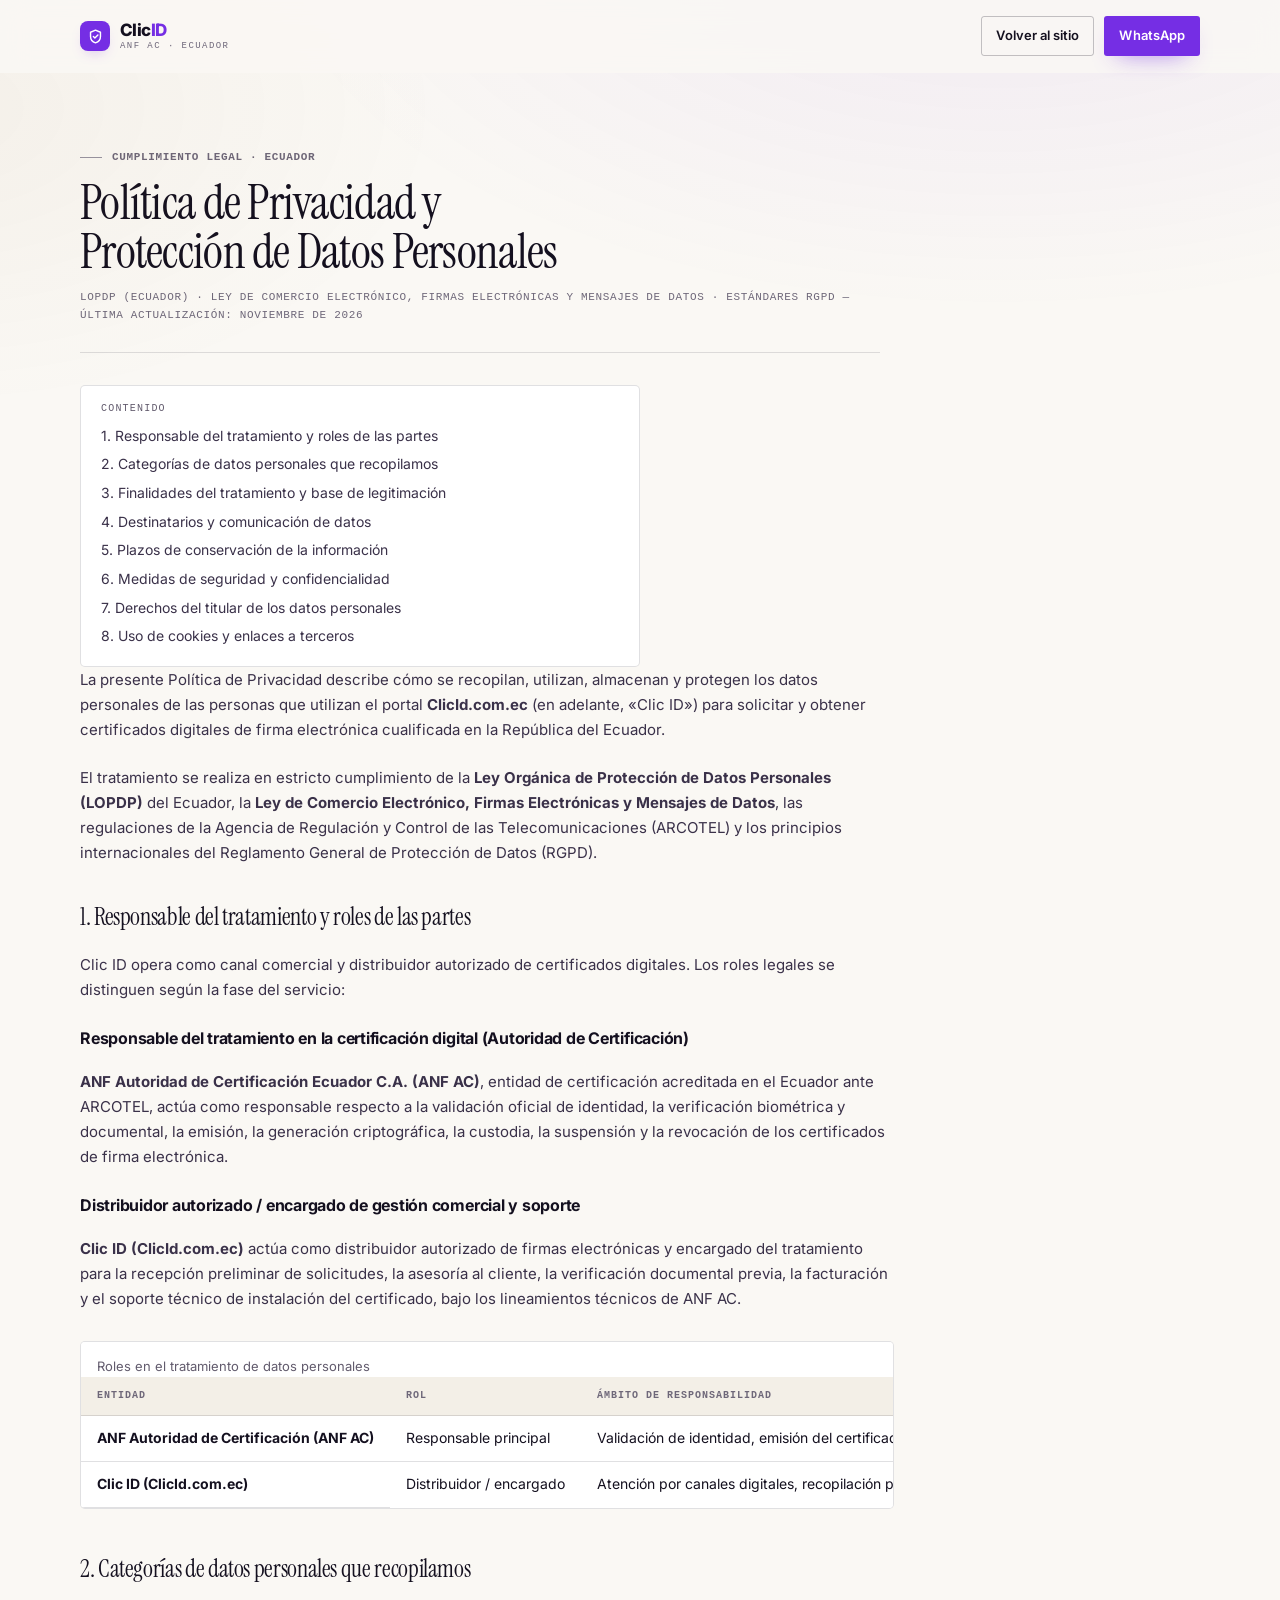
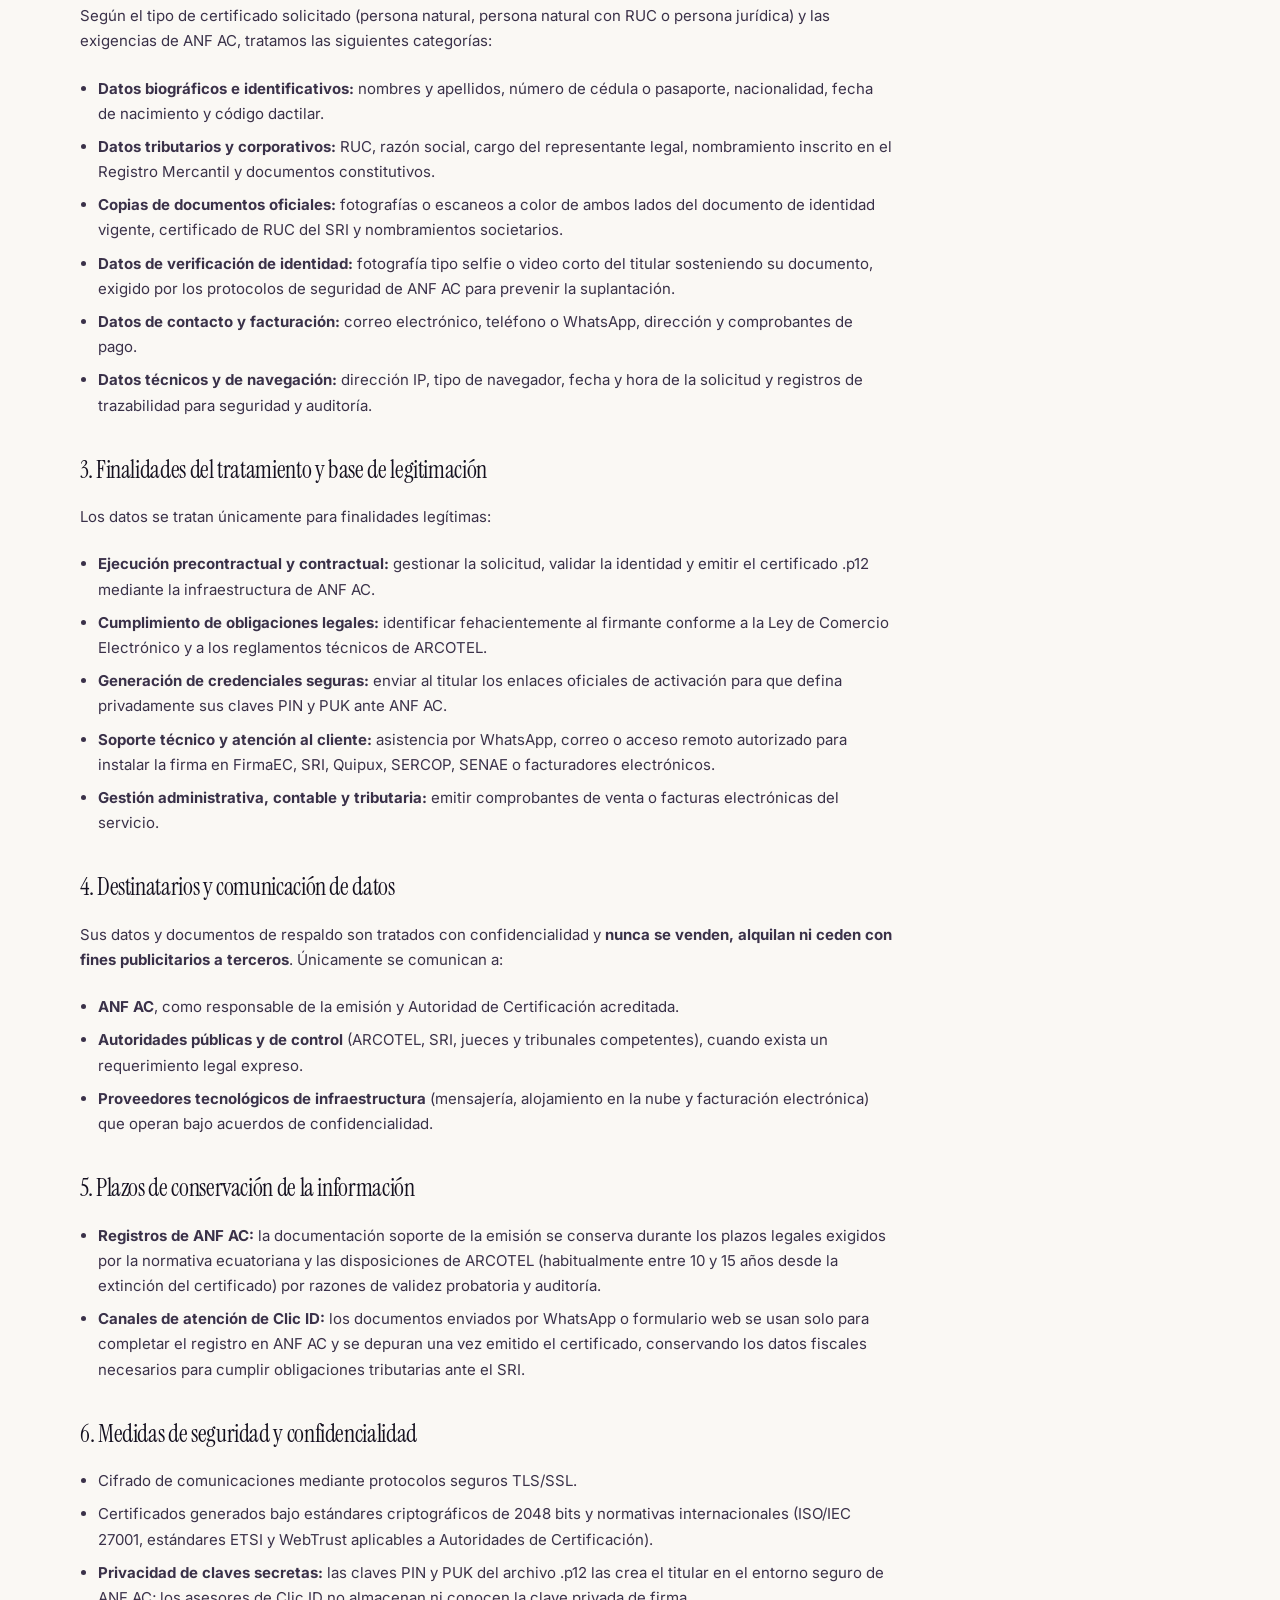
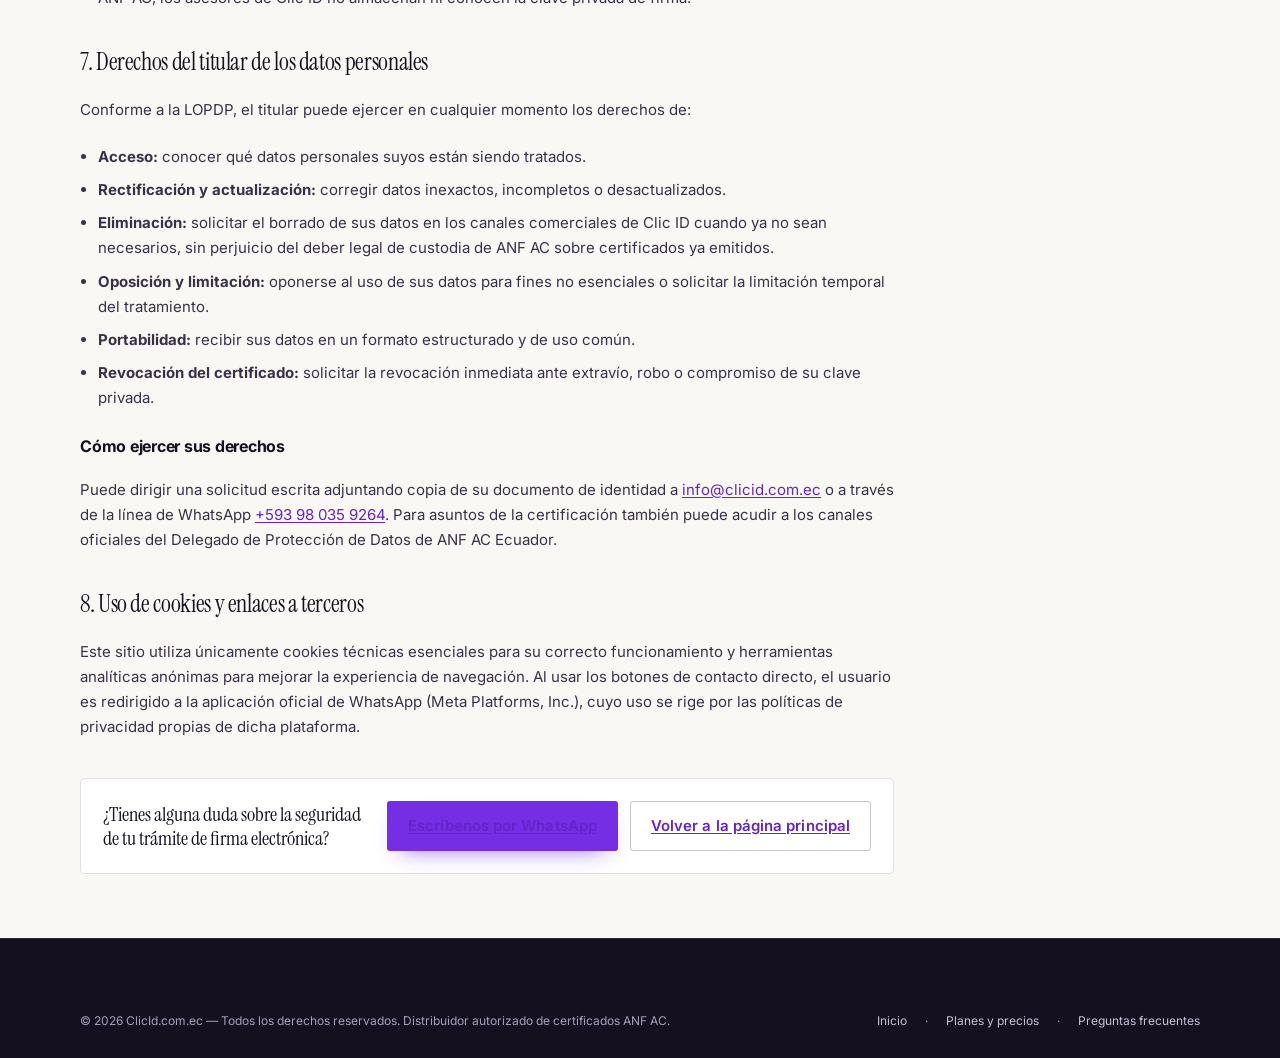
==== politica-de-privacidad.html @ 3bded1f0 "Rediseño premium, GEO/AI-SEO y contenido SSR - Nuevo sistema de diseño 'Documento y Sello' (tinta + " ====
<!DOCTYPE html>
<html lang="es-EC">

<head>
  <meta charset="UTF-8">
  <meta name="viewport" content="width=device-width, initial-scale=1.0">
  <title>Política de Privacidad y Protección de Datos — Clic ID | ANF AC Ecuador</title>
  <meta name="description"
    content="Política de Privacidad y Protección de Datos Personales de Clic ID como distribuidor autorizado de ANF Autoridad de Certificación (ANF AC) para la emisión de firmas electrónicas en Ecuador. Cumplimiento LOPDP.">
  <link rel="canonical" href="https://clicid-ec.157.180.30.98.sslip.io/politica-de-privacidad.html">
  <meta name="robots" content="index, follow">
  <meta name="author" content="Clic ID — Distribuidor autorizado ANF AC Ecuador">
  <meta name="theme-color" content="#14101f">
  <meta property="og:type" content="article">
  <meta property="og:locale" content="es_EC">
  <meta property="og:title" content="Política de Privacidad y Protección de Datos — Clic ID">
  <meta property="og:description"
    content="Tratamiento de datos personales para la emisión de firma electrónica acreditada por ANF AC en Ecuador. Cumplimiento LOPDP, Ley de Comercio Electrónico y estándares RGPD.">
  <meta property="og:url" content="https://clicid-ec.157.180.30.98.sslip.io/politica-de-privacidad.html">
  <link rel="preconnect" href="https://fonts.googleapis.com">
  <link rel="preconnect" href="https://fonts.gstatic.com" crossorigin>
  <link
    href="https://fonts.googleapis.com/css2?family=Instrument+Serif:ital@0;1&family=Inter:wght@400;500;600;700;800&display=swap"
    rel="stylesheet">
  <link rel="stylesheet" href="styles.css?v=5">
  <link rel="icon" type="image/png" href="assets/logo-icon.png">
</head>

<body>
  <a class="skip-link" href="#contenido">Saltar al contenido</a>

  <header class="nav" id="nav">
    <div class="wrap nav__inner">
      <a class="brand" href="index.html" aria-label="Clic ID — inicio">
        <span class="brand__mark" aria-hidden="true">
          <svg viewBox="0 0 24 24" fill="none" stroke="currentColor" stroke-width="2" stroke-linecap="round"
            stroke-linejoin="round">
            <path d="M12 3l7 3v6c0 4.2-2.9 7.7-7 9-4.1-1.3-7-4.8-7-9V6l7-3z" />
            <path d="M9 12l2.1 2.1L15.4 10" />
          </svg>
        </span>
        <span class="brand__text">
          <span class="brand__name">Clic<em>ID</em></span>
          <span class="brand__sub">ANF AC · Ecuador</span>
        </span>
      </a>
      <div class="nav__actions">
        <a class="btn btn--ghost btn--sm" href="index.html">Volver al sitio</a>
        <a class="btn btn--primary btn--sm" href="https://wa.me/593980359264" target="_blank" rel="noopener">
          WhatsApp
        </a>
      </div>
    </div>
  </header>

  <main class="legal" id="contenido">
    <div class="wrap">
      <div class="legal__head">
        <p class="eyebrow">Cumplimiento legal · Ecuador</p>
        <h1>Política de Privacidad y Protección de Datos Personales</h1>
        <p>LOPDP (Ecuador) · Ley de Comercio Electrónico, Firmas Electrónicas y Mensajes de Datos · Estándares RGPD —
          Última actualización: noviembre de 2026</p>
      </div>

      <nav class="legal__toc" aria-label="Contenido de la política">
        <h2>Contenido</h2>
        <ol>
          <li><a href="#responsable">1. Responsable del tratamiento y roles de las partes</a></li>
          <li><a href="#categorias">2. Categorías de datos personales que recopilamos</a></li>
          <li><a href="#finalidades">3. Finalidades del tratamiento y base de legitimación</a></li>
          <li><a href="#destinatarios">4. Destinatarios y comunicación de datos</a></li>
          <li><a href="#conservacion">5. Plazos de conservación de la información</a></li>
          <li><a href="#seguridad">6. Medidas de seguridad y confidencialidad</a></li>
          <li><a href="#derechos">7. Derechos del titular de los datos personales</a></li>
          <li><a href="#cookies">8. Uso de cookies y enlaces a terceros</a></li>
        </ol>
      </nav>

      <div class="legal__body">
        <p>
          La presente Política de Privacidad describe cómo se recopilan, utilizan, almacenan y protegen los datos
          personales de las personas que utilizan el portal <strong>ClicId.com.ec</strong> (en adelante, «Clic ID») para
          solicitar y obtener certificados digitales de firma electrónica cualificada en la República del Ecuador.
        </p>
        <p>
          El tratamiento se realiza en estricto cumplimiento de la <strong>Ley Orgánica de Protección de Datos
            Personales (LOPDP)</strong> del Ecuador, la <strong>Ley de Comercio Electrónico, Firmas Electrónicas y
            Mensajes de Datos</strong>, las regulaciones de la Agencia de Regulación y Control de las Telecomunicaciones
          (ARCOTEL) y los principios internacionales del Reglamento General de Protección de Datos (RGPD).
        </p>

        <h2 id="responsable">1. Responsable del tratamiento y roles de las partes</h2>
        <p>
          Clic ID opera como canal comercial y distribuidor autorizado de certificados digitales. Los roles legales se
          distinguen según la fase del servicio:
        </p>
        <h3>Responsable del tratamiento en la certificación digital (Autoridad de Certificación)</h3>
        <p>
          <strong>ANF Autoridad de Certificación Ecuador C.A. (ANF AC)</strong>, entidad de certificación acreditada en
          el Ecuador ante ARCOTEL, actúa como responsable respecto a la validación oficial de identidad, la verificación
          biométrica y documental, la emisión, la generación criptográfica, la custodia, la suspensión y la revocación
          de los certificados de firma electrónica.
        </p>
        <h3>Distribuidor autorizado / encargado de gestión comercial y soporte</h3>
        <p>
          <strong>Clic ID (ClicId.com.ec)</strong> actúa como distribuidor autorizado de firmas electrónicas y
          encargado del tratamiento para la recepción preliminar de solicitudes, la asesoría al cliente, la verificación
          documental previa, la facturación y el soporte técnico de instalación del certificado, bajo los lineamientos
          técnicos de ANF AC.
        </p>
        <div class="table-scroll" style="margin-block:8px;">
          <table class="rate" style="min-width:560px;">
            <caption>Roles en el tratamiento de datos personales</caption>
            <thead>
              <tr>
                <th scope="col">Entidad</th>
                <th scope="col">Rol</th>
                <th scope="col">Ámbito de responsabilidad</th>
              </tr>
            </thead>
            <tbody>
              <tr>
                <th scope="row">ANF Autoridad de Certificación (ANF AC)</th>
                <td>Responsable principal</td>
                <td>Validación de identidad, emisión del certificado .p12, registro ante ARCOTEL y ciclo de vida
                  criptográfico.</td>
              </tr>
              <tr>
                <th scope="row">Clic ID (ClicId.com.ec)</th>
                <td>Distribuidor / encargado</td>
                <td>Atención por canales digitales, recopilación precontractual de requisitos, cobro y asistencia
                  técnica. Contacto: info@clicid.com.ec</td>
              </tr>
            </tbody>
          </table>
        </div>

        <h2 id="categorias">2. Categorías de datos personales que recopilamos</h2>
        <p>
          Según el tipo de certificado solicitado (persona natural, persona natural con RUC o persona jurídica) y las
          exigencias de ANF AC, tratamos las siguientes categorías:
        </p>
        <ul>
          <li><strong>Datos biográficos e identificativos:</strong> nombres y apellidos, número de cédula o pasaporte,
            nacionalidad, fecha de nacimiento y código dactilar.</li>
          <li><strong>Datos tributarios y corporativos:</strong> RUC, razón social, cargo del representante legal,
            nombramiento inscrito en el Registro Mercantil y documentos constitutivos.</li>
          <li><strong>Copias de documentos oficiales:</strong> fotografías o escaneos a color de ambos lados del
            documento de identidad vigente, certificado de RUC del SRI y nombramientos societarios.</li>
          <li><strong>Datos de verificación de identidad:</strong> fotografía tipo selfie o video corto del titular
            sosteniendo su documento, exigido por los protocolos de seguridad de ANF AC para prevenir la suplantación.
          </li>
          <li><strong>Datos de contacto y facturación:</strong> correo electrónico, teléfono o WhatsApp, dirección y
            comprobantes de pago.</li>
          <li><strong>Datos técnicos y de navegación:</strong> dirección IP, tipo de navegador, fecha y hora de la
            solicitud y registros de trazabilidad para seguridad y auditoría.</li>
        </ul>

        <h2 id="finalidades">3. Finalidades del tratamiento y base de legitimación</h2>
        <p>Los datos se tratan únicamente para finalidades legítimas:</p>
        <ul>
          <li><strong>Ejecución precontractual y contractual:</strong> gestionar la solicitud, validar la identidad y
            emitir el certificado .p12 mediante la infraestructura de ANF AC.</li>
          <li><strong>Cumplimiento de obligaciones legales:</strong> identificar fehacientemente al firmante conforme a
            la Ley de Comercio Electrónico y a los reglamentos técnicos de ARCOTEL.</li>
          <li><strong>Generación de credenciales seguras:</strong> enviar al titular los enlaces oficiales de activación
            para que defina privadamente sus claves PIN y PUK ante ANF AC.</li>
          <li><strong>Soporte técnico y atención al cliente:</strong> asistencia por WhatsApp, correo o acceso remoto
            autorizado para instalar la firma en FirmaEC, SRI, Quipux, SERCOP, SENAE o facturadores electrónicos.</li>
          <li><strong>Gestión administrativa, contable y tributaria:</strong> emitir comprobantes de venta o facturas
            electrónicas del servicio.</li>
        </ul>

        <h2 id="destinatarios">4. Destinatarios y comunicación de datos</h2>
        <p>
          Sus datos y documentos de respaldo son tratados con confidencialidad y <strong>nunca se venden, alquilan ni
            ceden con fines publicitarios a terceros</strong>. Únicamente se comunican a:
        </p>
        <ul>
          <li><strong>ANF AC</strong>, como responsable de la emisión y Autoridad de Certificación acreditada.</li>
          <li><strong>Autoridades públicas y de control</strong> (ARCOTEL, SRI, jueces y tribunales competentes),
            cuando exista un requerimiento legal expreso.</li>
          <li><strong>Proveedores tecnológicos de infraestructura</strong> (mensajería, alojamiento en la nube y
            facturación electrónica) que operan bajo acuerdos de confidencialidad.</li>
        </ul>

        <h2 id="conservacion">5. Plazos de conservación de la información</h2>
        <ul>
          <li><strong>Registros de ANF AC:</strong> la documentación soporte de la emisión se conserva durante los
            plazos legales exigidos por la normativa ecuatoriana y las disposiciones de ARCOTEL (habitualmente entre 10
            y 15 años desde la extinción del certificado) por razones de validez probatoria y auditoría.</li>
          <li><strong>Canales de atención de Clic ID:</strong> los documentos enviados por WhatsApp o formulario web se
            usan solo para completar el registro en ANF AC y se depuran una vez emitido el certificado, conservando los
            datos fiscales necesarios para cumplir obligaciones tributarias ante el SRI.</li>
        </ul>

        <h2 id="seguridad">6. Medidas de seguridad y confidencialidad</h2>
        <ul>
          <li>Cifrado de comunicaciones mediante protocolos seguros TLS/SSL.</li>
          <li>Certificados generados bajo estándares criptográficos de 2048 bits y normativas internacionales (ISO/IEC
            27001, estándares ETSI y WebTrust aplicables a Autoridades de Certificación).</li>
          <li><strong>Privacidad de claves secretas:</strong> las claves PIN y PUK del archivo .p12 las crea el titular
            en el entorno seguro de ANF AC; los asesores de Clic ID no almacenan ni conocen la clave privada de firma.
          </li>
        </ul>

        <h2 id="derechos">7. Derechos del titular de los datos personales</h2>
        <p>Conforme a la LOPDP, el titular puede ejercer en cualquier momento los derechos de:</p>
        <ul>
          <li><strong>Acceso:</strong> conocer qué datos personales suyos están siendo tratados.</li>
          <li><strong>Rectificación y actualización:</strong> corregir datos inexactos, incompletos o desactualizados.
          </li>
          <li><strong>Eliminación:</strong> solicitar el borrado de sus datos en los canales comerciales de Clic ID
            cuando ya no sean necesarios, sin perjuicio del deber legal de custodia de ANF AC sobre certificados ya
            emitidos.</li>
          <li><strong>Oposición y limitación:</strong> oponerse al uso de sus datos para fines no esenciales o solicitar
            la limitación temporal del tratamiento.</li>
          <li><strong>Portabilidad:</strong> recibir sus datos en un formato estructurado y de uso común.</li>
          <li><strong>Revocación del certificado:</strong> solicitar la revocación inmediata ante extravío, robo o
            compromiso de su clave privada.</li>
        </ul>
        <h3>Cómo ejercer sus derechos</h3>
        <p>
          Puede dirigir una solicitud escrita adjuntando copia de su documento de identidad a
          <a href="mailto:info@clicid.com.ec">info@clicid.com.ec</a> o a través de la línea de WhatsApp
          <a href="https://wa.me/593980359264" target="_blank" rel="noopener">+593 98 035 9264</a>. Para asuntos de la
          certificación también puede acudir a los canales oficiales del Delegado de Protección de Datos de ANF AC
          Ecuador.
        </p>

        <h2 id="cookies">8. Uso de cookies y enlaces a terceros</h2>
        <p>
          Este sitio utiliza únicamente cookies técnicas esenciales para su correcto funcionamiento y herramientas
          analíticas anónimas para mejorar la experiencia de navegación. Al usar los botones de contacto directo, el
          usuario es redirigido a la aplicación oficial de WhatsApp (Meta Platforms, Inc.), cuyo uso se rige por las
          políticas de privacidad propias de dicha plataforma.
        </p>

        <div class="legal__cta">
          <p>¿Tienes alguna duda sobre la seguridad de tu trámite de firma electrónica?</p>
          <a class="btn btn--primary" href="https://wa.me/593980359264" target="_blank" rel="noopener">Escríbenos por
            WhatsApp</a>
          <a class="btn btn--ghost" href="index.html">Volver a la página principal</a>
        </div>
      </div>
    </div>
  </main>

  <footer class="footer">
    <div class="wrap">
      <div class="footer__bottom" style="border-top:0;padding-top:0;">
        <p>© 2026 ClicId.com.ec — Todos los derechos reservados. Distribuidor autorizado de certificados ANF AC.</p>
        <div class="footer__legal">
          <a href="index.html">Inicio</a>
          <span>·</span>
          <a href="index.html#precios">Planes y precios</a>
          <span>·</span>
          <a href="index.html#faq">Preguntas frecuentes</a>
        </div>
      </div>
    </div>
  </footer>
</body>

</html>
---- styles.css ----
/* ==========================================================================
   Clic ID — Firmas electrónicas certificadas ANF AC (Ecuador)
   Sistema de diseño: "Documento y Sello"
   Tinta + papel + violeta de marca + sello oro. Sin clichés SaaS.
   ========================================================================== */

/* ---------- 1. Tokens ---------- */
:root {
  /* Color */
  --ink: #14101f;
  --ink-2: #241c33;
  --ink-3: #3a3149;
  --paper: #faf8f4;
  --paper-2: #f3efe7;
  --paper-3: #ece6da;
  --white: #ffffff;

  --brand: #752ee4;
  --brand-strong: #6523cc;
  --brand-deep: #4a1494;
  --brand-tint: #f2ebfe;
  --brand-wash: #f8f4ff;

  --seal: #8c5e24;
  --seal-bright: #b07c33;
  --seal-tint: #f6ecd9;

  --ok: #0d6e56;
  --ok-tint: #e4f4ee;
  --wa: #1f8f4e;
  --wa-strong: #17743f;

  --muted: #625b6d;
  --muted-2: #6e6779;
  --line: rgba(20, 16, 31, 0.13);
  --line-strong: rgba(20, 16, 31, 0.24);

  /* Type */
  --font-display: "Instrument Serif", "Iowan Old Style", "Palatino Linotype", Georgia, serif;
  --font-sans: "Inter", -apple-system, BlinkMacSystemFont, "Segoe UI", system-ui, sans-serif;
  --font-mono: ui-monospace, "SFMono-Regular", "Cascadia Mono", "Roboto Mono", Menlo, monospace;

  /* Space */
  --sp-1: 4px;
  --sp-2: 8px;
  --sp-3: 12px;
  --sp-4: 16px;
  --sp-5: 24px;
  --sp-6: 32px;
  --sp-7: 48px;
  --sp-8: 64px;

  /* Shape / depth */
  --r-xs: 2px;
  --r-sm: 3px;
  --r-md: 5px;
  --r-lg: 8px;
  --shadow-card: 0 1px 2px rgba(20, 16, 31, 0.05), 0 12px 28px -18px rgba(20, 16, 31, 0.35);
  --shadow-lift: 0 2px 4px rgba(20, 16, 31, 0.06), 0 22px 44px -24px rgba(20, 16, 31, 0.42);
  --shadow-doc: 0 1px 1px rgba(20, 16, 31, 0.04), 0 30px 60px -32px rgba(20, 16, 31, 0.45);

  --ease: cubic-bezier(0.22, 0.61, 0.36, 1);
  --wrap: 1200px;
  --nav-h: 72px;
}

/* ---------- 2. Reset / base ---------- */
*,
*::before,
*::after {
  box-sizing: border-box;
  margin: 0;
  padding: 0;
}

html {
  -webkit-text-size-adjust: 100%;
  scroll-behavior: smooth;
  scroll-padding-top: calc(var(--nav-h) + 16px);
}

body {
  font-family: var(--font-sans);
  font-size: 1.0625rem;
  line-height: 1.62;
  color: var(--ink);
  background: var(--paper);
  -webkit-font-smoothing: antialiased;
  text-rendering: optimizeLegibility;
  overflow-x: hidden;
}

/* Warm ambient wash: subtle, no layout impact */
body::before {
  content: "";
  position: fixed;
  inset: 0;
  z-index: 0;
  pointer-events: none;
  background-image:
    radial-gradient(1200px 620px at 78% -8%, rgba(117, 46, 228, 0.07), transparent 62%),
    radial-gradient(900px 520px at -6% 12%, rgba(140, 94, 36, 0.05), transparent 58%);
}

img,
svg,
video {
  display: block;
  max-width: 100%;
}

img {
  height: auto;
}

a {
  color: inherit;
  text-decoration: none;
}

button,
input,
select,
textarea {
  font: inherit;
  color: inherit;
}

ul,
ol {
  list-style: none;
}

:focus-visible {
  outline: 2px solid var(--brand);
  outline-offset: 3px;
  border-radius: var(--r-xs);
}

::selection {
  background: var(--brand);
  color: #fff;
}

.sr-only {
  position: absolute;
  width: 1px;
  height: 1px;
  padding: 0;
  margin: -1px;
  overflow: hidden;
  clip: rect(0 0 0 0);
  white-space: nowrap;
  border: 0;
}

.skip-link {
  position: absolute;
  left: 16px;
  top: -60px;
  z-index: 200;
  padding: 10px 16px;
  background: var(--ink);
  color: #fff;
  font-size: 0.875rem;
  border-radius: var(--r-sm);
  transition: top 0.18s var(--ease);
}

.skip-link:focus {
  top: 12px;
}

/* ---------- 3. Layout primitives ---------- */
.wrap {
  width: 100%;
  max-width: var(--wrap);
  margin-inline: auto;
  padding-inline: clamp(20px, 4.2vw, 40px);
}

.section {
  position: relative;
  z-index: 1;
  padding-block: clamp(64px, 8.4vw, 112px);
}

.section--tight {
  padding-block: clamp(48px, 5.6vw, 72px);
}

.section--ink {
  background: var(--ink);
  color: #f6f2ff;
}

.section--paper2 {
  background: var(--paper-2);
}

.hair {
  height: 1px;
  background: var(--line);
  border: 0;
}

.eyebrow {
  display: inline-flex;
  align-items: center;
  gap: 10px;
  font-family: var(--font-mono);
  font-size: 0.6875rem;
  letter-spacing: 0.14em;
  text-transform: uppercase;
  color: var(--seal);
  font-weight: 600;
}

.eyebrow::before {
  content: "";
  width: 22px;
  height: 1px;
  background: currentColor;
  opacity: 0.7;
}

.eyebrow--brand {
  color: var(--brand);
}

.eyebrow--light {
  color: #c9b8ea;
}

h1,
h2,
h3,
h4 {
  font-family: var(--font-display);
  font-weight: 400;
  letter-spacing: -0.015em;
  line-height: 1.02;
  text-wrap: balance;
}

.h2 {
  font-size: clamp(2rem, 4vw, 3.15rem);
  line-height: 1.01;
  letter-spacing: -0.02em;
}

.h3 {
  font-size: clamp(1.35rem, 2.2vw, 1.75rem);
  line-height: 1.12;
  letter-spacing: -0.01em;
}

.lede {
  font-size: clamp(1.0625rem, 1.3vw, 1.1875rem);
  line-height: 1.6;
  color: var(--ink-3);
  max-width: 60ch;
  text-wrap: pretty;
}

.section-head {
  display: flex;
  flex-direction: column;
  gap: var(--sp-4);
  margin-bottom: clamp(32px, 4.4vw, 56px);
  max-width: 760px;
}

.section-head--split {
  max-width: none;
  display: grid;
  grid-template-columns: minmax(0, 1.15fr) minmax(0, 0.85fr);
  align-items: end;
  gap: var(--sp-6) var(--sp-8);
}

.section-head p {
  color: var(--muted);
  max-width: 62ch;
}

@media (max-width: 760px) {
  .section-head--split {
    grid-template-columns: minmax(0, 1fr);
    align-items: start;
  }
}

.mono {
  font-family: var(--font-mono);
  font-variant-numeric: tabular-nums;
}

.num {
  font-variant-numeric: tabular-nums;
}

/* ---------- 4. Buttons ---------- */
.btn {
  --btn-bg: var(--ink);
  --btn-fg: #fff;
  --btn-bd: transparent;
  display: inline-flex;
  align-items: center;
  justify-content: center;
  gap: 10px;
  min-height: 46px;
  padding: 12px 20px;
  border: 1px solid var(--btn-bd);
  border-radius: var(--r-sm);
  background: var(--btn-bg);
  color: var(--btn-fg);
  font-size: 0.9375rem;
  font-weight: 600;
  letter-spacing: 0.005em;
  cursor: pointer;
  transition: transform 0.16s var(--ease), background-color 0.18s var(--ease),
    color 0.18s var(--ease), border-color 0.18s var(--ease), box-shadow 0.18s var(--ease);
  text-align: center;
}

.btn:hover {
  transform: translateY(-1px);
}

.btn:active {
  transform: translateY(1px);
}

.btn svg {
  flex: 0 0 auto;
  width: 17px;
  height: 17px;
}

.btn--primary {
  --btn-bg: var(--brand);
  --btn-fg: #fff;
  box-shadow: 0 10px 24px -14px rgba(117, 46, 228, 0.9);
}

.btn--primary:hover {
  --btn-bg: var(--brand-strong);
}

.btn--ink:hover {
  --btn-bg: var(--ink-2);
}

.btn--wa:hover {
  --btn-bg: var(--wa-strong);
}

.btn--ghost {
  --btn-bg: transparent;
  --btn-fg: var(--ink);
  --btn-bd: var(--line-strong);
}

.btn--ghost:hover {
  --btn-bd: var(--ink);
  --btn-bg: rgba(20, 16, 31, 0.04);
}

.btn--light {
  --btn-bg: #fff;
  --btn-fg: var(--ink);
}

.btn--outline-light {
  --btn-bg: transparent;
  --btn-fg: #fff;
  --btn-bd: rgba(255, 255, 255, 0.34);
}

.btn--outline-light:hover {
  --btn-bd: rgba(255, 255, 255, 0.7);
  --btn-bg: rgba(255, 255, 255, 0.07);
}

.btn--sm {
  min-height: 38px;
  padding: 8px 14px;
  font-size: 0.8125rem;
}

.btn--block {
  width: 100%;
}

.link-arrow {
  display: inline-flex;
  align-items: center;
  gap: 8px;
  font-weight: 600;
  font-size: 0.9375rem;
  color: var(--brand-strong);
  border-bottom: 1px solid transparent;
  transition: border-color 0.18s var(--ease), gap 0.18s var(--ease);
}

.link-arrow:hover {
  border-color: currentColor;
  gap: 12px;
}

/* ---------- 5. Navigation ---------- */
.nav {
  position: sticky;
  top: 0;
  z-index: 100;
  background: rgba(250, 248, 244, 0.88);
  backdrop-filter: saturate(150%) blur(14px);
  border-bottom: 1px solid transparent;
  transition: border-color 0.2s var(--ease), background-color 0.2s var(--ease);
}

.nav.is-stuck {
  border-bottom-color: var(--line);
}

.nav__inner {
  display: flex;
  align-items: center;
  justify-content: space-between;
  gap: var(--sp-5);
  min-height: var(--nav-h);
}

.brand {
  display: inline-flex;
  align-items: center;
  gap: 10px;
  flex: 0 0 auto;
}

.brand__mark {
  width: 30px;
  height: 30px;
  border-radius: 8px;
  display: grid;
  place-items: center;
  background: var(--brand);
  color: #fff;
  box-shadow: 0 6px 16px -10px rgba(117, 46, 228, 0.95);
}

.brand__mark svg {
  width: 17px;
  height: 17px;
}

.brand__text {
  display: flex;
  flex-direction: column;
  line-height: 1;
}

.brand__name {
  font-family: var(--font-sans);
  font-weight: 800;
  font-size: 1.0625rem;
  letter-spacing: -0.03em;
  color: var(--ink);
}

.brand__name em {
  font-style: normal;
  color: var(--brand);
}

.brand__sub {
  font-family: var(--font-mono);
  font-size: 0.5625rem;
  letter-spacing: 0.16em;
  text-transform: uppercase;
  color: var(--muted-2);
  margin-top: 3px;
}

.nav__links {
  display: none;
  align-items: center;
  gap: 4px;
  margin-inline: auto;
}

.nav__link {
  padding: 8px 12px;
  font-size: 0.875rem;
  font-weight: 500;
  color: var(--ink-3);
  border-radius: var(--r-sm);
  transition: color 0.16s var(--ease), background-color 0.16s var(--ease);
}

.nav__link:hover {
  color: var(--ink);
  background: rgba(20, 16, 31, 0.045);
}

.nav__actions {
  display: flex;
  align-items: center;
  gap: 10px;
}

.nav__phone {
  display: none;
  font-family: var(--font-mono);
  font-size: 0.8125rem;
  color: var(--muted);
}

.nav__toggle {
  display: inline-grid;
  place-items: center;
  width: 44px;
  height: 44px;
  border: 1px solid var(--line);
  border-radius: var(--r-sm);
  background: transparent;
  cursor: pointer;
}

.nav__toggle span {
  display: block;
  width: 18px;
  height: 1.5px;
  background: var(--ink);
  position: relative;
}

.nav__toggle span::before,
.nav__toggle span::after {
  content: "";
  position: absolute;
  left: 0;
  width: 18px;
  height: 1.5px;
  background: var(--ink);
  transition: transform 0.2s var(--ease);
}

.nav__toggle span::before {
  top: -6px;
}

.nav__toggle span::after {
  top: 6px;
}

.nav[data-open="true"] .nav__toggle span {
  background: transparent;
}

.nav[data-open="true"] .nav__toggle span::before {
  transform: translateY(6px) rotate(45deg);
}

.nav[data-open="true"] .nav__toggle span::after {
  transform: translateY(-6px) rotate(-45deg);
}

.nav__panel {
  display: none;
  border-top: 1px solid var(--line);
  background: var(--paper);
  padding: 12px 0 20px;
}

.nav[data-open="true"] .nav__panel {
  display: block;
}

.nav__panel a {
  display: flex;
  align-items: center;
  justify-content: space-between;
  min-height: 48px;
  padding: 10px 4px;
  font-size: 1rem;
  font-weight: 500;
  border-bottom: 1px solid var(--line);
}

.nav__panel a:last-of-type {
  border-bottom: 0;
}

.nav__panel .btn {
  margin-top: 14px;
}

@media (min-width: 980px) {
  .nav__links {
    display: flex;
  }

  .nav__toggle {
    display: none;
  }

  .nav__panel {
    display: none !important;
  }

  .nav__phone {
    display: block;
  }
}

/* ---------- 6. Hero ---------- */
.hero {
  position: relative;
  z-index: 1;
  padding-top: clamp(22px, 3vw, 40px);
  padding-bottom: clamp(30px, 4vw, 52px);
}

.hero__grid {
  display: grid;
  grid-template-columns: minmax(0, 1fr);
  gap: clamp(40px, 5vw, 64px);
  align-items: start;
}

.hero__copy {
  display: flex;
  flex-direction: column;
  gap: var(--sp-4);
  max-width: 660px;
}

.hero__badge {
  display: inline-flex;
  align-items: center;
  gap: 10px;
  align-self: flex-start;
  padding: 6px 12px 6px 9px;
  border: 1px solid var(--line);
  border-radius: 999px;
  background: rgba(255, 255, 255, 0.72);
  font-size: 0.8125rem;
  color: var(--ink-3);
}

.hero__badge b {
  color: var(--ink);
  font-weight: 600;
}

.hero__badge .dot {
  width: 7px;
  height: 7px;
  border-radius: 50%;
  background: var(--ok);
  box-shadow: 0 0 0 3px var(--ok-tint);
}

.hero__title {
  font-family: var(--font-display);
  font-size: clamp(2.4rem, 5vw, 4.05rem);
  line-height: 0.99;
  letter-spacing: -0.028em;
  color: var(--ink);
}

.hero__title em {
  font-style: italic;
  color: var(--brand);
}

.hero__sub {
  font-size: clamp(1rem, 1.2vw, 1.0625rem);
  line-height: 1.62;
  color: var(--ink-3);
  max-width: 54ch;
  text-wrap: pretty;
}

.hero__cta {
  display: flex;
  flex-wrap: wrap;
  align-items: center;
  gap: 12px;
}

.hero__cta .price-hint {
  font-family: var(--font-mono);
  font-size: 0.75rem;
  color: var(--muted-2);
  letter-spacing: 0.02em;
}

.hero__facts {
  display: grid;
  grid-template-columns: repeat(2, minmax(0, 1fr));
  gap: 1px;
  margin-top: 0;
  background: var(--line);
  border-block: 1px solid var(--line);
}

.hero__fact {
  background: var(--paper);
  padding: 11px 14px 11px 0;
  display: flex;
  flex-direction: column;
  gap: 3px;
}

.hero__fact dt {
  font-family: var(--font-mono);
  font-size: 0.625rem;
  letter-spacing: 0.12em;
  text-transform: uppercase;
  color: var(--muted-2);
}

.hero__fact dd {
  font-size: 0.9375rem;
  font-weight: 600;
  color: var(--ink);
}

/* Hero entrance (one time, on load) */
.hero [data-enter] {
  animation: enter 0.72s var(--ease) both;
}

.hero [data-enter="2"] {
  animation-delay: 0.08s;
}

.hero [data-enter="3"] {
  animation-delay: 0.16s;
}

.hero [data-enter="4"] {
  animation-delay: 0.24s;
}

.hero [data-enter="5"] {
  animation-delay: 0.32s;
}

@keyframes enter {
  from {
    opacity: 0;
    transform: translateY(14px);
  }
  to {
    opacity: 1;
    transform: none;
  }
}

/* ---------- 7. Certificate (live document visual) ---------- */
.cert-shell {
  position: relative;
  isolation: isolate;
}

.cert-shell::before {
  content: "";
  position: absolute;
  inset: 8% -6% -8% 10%;
  z-index: -1;
  background: radial-gradient(60% 60% at 50% 50%, rgba(117, 46, 228, 0.16), transparent 70%);
  filter: blur(24px);
}

.cert {
  position: relative;
  background: var(--white);
  border: 1px solid var(--line);
  border-radius: var(--r-md);
  box-shadow: var(--shadow-doc);
  padding: 22px 22px 18px;
  overflow: hidden;
  animation: cert-in 0.9s var(--ease) both;
}

@keyframes cert-in {
  from {
    opacity: 0;
    transform: translateY(20px) scale(0.985);
  }
  to {
    opacity: 1;
    transform: none;
  }
}

/* guilloche-like paper texture */
.cert::after {
  content: "";
  position: absolute;
  inset: 0;
  pointer-events: none;
  border-radius: inherit;
  background-image: repeating-linear-gradient(
    135deg,
    rgba(117, 46, 228, 0.05) 0 1px,
    transparent 1px 9px
  );
  opacity: 0.5;
  mix-blend-mode: multiply;
}

.cert__head {
  display: flex;
  align-items: flex-start;
  justify-content: space-between;
  gap: 14px;
  padding-bottom: 14px;
  border-bottom: 1px solid var(--line);
}

.cert__brand {
  display: flex;
  align-items: center;
  gap: 10px;
}

.cert__brand svg {
  width: 26px;
  height: 26px;
  color: var(--brand);
  flex: 0 0 auto;
}

.cert__brand strong {
  display: block;
  font-size: 0.8125rem;
  letter-spacing: 0.02em;
  color: var(--ink);
}

.cert__brand span {
  display: block;
  font-family: var(--font-mono);
  font-size: 0.5625rem;
  letter-spacing: 0.14em;
  text-transform: uppercase;
  color: var(--muted-2);
  margin-top: 2px;
}

.cert__status {
  display: inline-flex;
  align-items: center;
  gap: 6px;
  padding: 5px 9px;
  border-radius: 999px;
  background: var(--ok-tint);
  color: var(--ok);
  font-family: var(--font-mono);
  font-size: 0.5625rem;
  letter-spacing: 0.1em;
  text-transform: uppercase;
  font-weight: 600;
  white-space: nowrap;
}

.cert__status::before {
  content: "";
  width: 5px;
  height: 5px;
  border-radius: 50%;
  background: currentColor;
}

.cert__title {
  padding: 16px 0 4px;
}

.cert__title h2 {
  font-size: 1.3125rem;
  line-height: 1.15;
  letter-spacing: -0.01em;
}

.cert__title p {
  font-family: var(--font-mono);
  font-size: 0.625rem;
  letter-spacing: 0.1em;
  text-transform: uppercase;
  color: var(--muted-2);
  margin-top: 5px;
}

.cert__rows {
  display: grid;
  gap: 0;
  margin-top: 10px;
}

.cert__row {
  display: grid;
  grid-template-columns: 92px minmax(0, 1fr);
  gap: 10px;
  padding: 8px 0;
  border-bottom: 1px dashed var(--line);
  font-size: 0.8125rem;
}

.cert__row:last-child {
  border-bottom: 0;
}

.cert__row dt {
  font-family: var(--font-mono);
  font-size: 0.625rem;
  letter-spacing: 0.09em;
  text-transform: uppercase;
  color: var(--muted-2);
  padding-top: 2px;
}

.cert__row dd {
  color: var(--ink);
  font-weight: 500;
  overflow-wrap: anywhere;
  font-variant-numeric: tabular-nums;
}

.cert__row dd .tag {
  display: inline-block;
  padding: 1px 6px;
  margin-right: 4px;
  border: 1px solid var(--line);
  border-radius: var(--r-xs);
  font-size: 0.6875rem;
  font-weight: 600;
  background: var(--paper);
}

.cert__foot {
  display: flex;
  align-items: flex-end;
  justify-content: space-between;
  gap: 14px;
  margin-top: 14px;
  padding-top: 12px;
  border-top: 1px solid var(--line);
}

.cert__sign {
  display: flex;
  flex-direction: column;
  gap: 4px;
}

.cert__sign svg {
  width: 132px;
  height: 44px;
  color: var(--brand-deep);
}

.cert__sign svg path {
  stroke-dasharray: 560;
  stroke-dashoffset: 560;
  animation: draw 1.5s 0.45s var(--ease) forwards;
}

@keyframes draw {
  to {
    stroke-dashoffset: 0;
  }
}

.cert__sign small {
  font-family: var(--font-mono);
  font-size: 0.5625rem;
  letter-spacing: 0.08em;
  text-transform: uppercase;
  color: var(--muted-2);
  border-top: 1px solid var(--line-strong);
  padding-top: 4px;
}

.cert__seal {
  position: relative;
  width: 72px;
  height: 72px;
  flex: 0 0 auto;
  border-radius: 50%;
  border: 1.5px solid var(--seal);
  color: var(--seal);
  display: grid;
  place-items: center;
  text-align: center;
  font-family: var(--font-mono);
  font-size: 0.4375rem;
  letter-spacing: 0.08em;
  text-transform: uppercase;
  line-height: 1.25;
  background: radial-gradient(circle at 30% 25%, #fffdf7, var(--seal-tint));
  box-shadow: inset 0 0 0 3px #fff, inset 0 0 0 4px rgba(140, 94, 36, 0.35);
  transform: rotate(-8deg);
  animation: stamp 0.5s 1.45s var(--ease) both;
}

.cert__seal b {
  display: block;
  font-family: var(--font-sans);
  font-size: 0.5625rem;
  letter-spacing: 0.02em;
}

@keyframes stamp {
  from {
    opacity: 0;
    transform: rotate(-16deg) scale(1.35);
  }
  to {
    opacity: 1;
    transform: rotate(-8deg) scale(1);
  }
}

.cert__qr {
  position: absolute;
  right: 20px;
  bottom: 74px;
  width: 42px;
  height: 42px;
  opacity: 0.8;
}

.cert-note {
  display: flex;
  align-items: center;
  gap: 8px;
  margin-top: 14px;
  font-family: var(--font-mono);
  font-size: 0.625rem;
  letter-spacing: 0.04em;
  color: var(--muted-2);
}

.cert-note svg {
  width: 13px;
  height: 13px;
  color: var(--ok);
  flex: 0 0 auto;
}

@media (min-width: 900px) {
  .hero__grid {
    grid-template-columns: minmax(0, 1.1fr) minmax(0, 0.9fr);
    align-items: center;
    gap: clamp(32px, 4vw, 56px);
  }
}

@media (min-width: 1180px) {
  .hero__facts {
    grid-template-columns: repeat(4, minmax(0, 1fr));
  }

  .hero__fact {
    padding-right: 20px;
  }
}

/* ---------- 8. Institutions band ---------- */
.institutions {
  border-block: 1px solid var(--line);
  background: var(--white);
  padding-block: clamp(28px, 3.4vw, 40px);
  position: relative;
  z-index: 1;
}

.institutions__head {
  display: flex;
  flex-wrap: wrap;
  align-items: baseline;
  justify-content: space-between;
  gap: 10px 24px;
  margin-bottom: 20px;
}

.institutions__head h2 {
  font-family: var(--font-sans);
  font-size: 0.75rem;
  font-weight: 600;
  letter-spacing: 0.14em;
  text-transform: uppercase;
  color: var(--muted);
}

.institutions__head p {
  font-size: 0.8125rem;
  color: var(--muted-2);
}

.entity-grid {
  display: grid;
  grid-template-columns: repeat(auto-fit, minmax(190px, 1fr));
  gap: 1px;
  background: var(--line);
  border: 1px solid var(--line);
}

.entity {
  background: var(--white);
  padding: 13px 14px;
  display: flex;
  align-items: flex-start;
  gap: 10px;
  transition: background-color 0.18s var(--ease);
}

.entity:hover {
  background: var(--brand-wash);
}

.entity svg {
  width: 14px;
  height: 14px;
  color: var(--ok);
  flex: 0 0 auto;
  margin-top: 3px;
}

.entity b {
  font-size: 0.8125rem;
  font-weight: 600;
  color: var(--ink);
  line-height: 1.25;
}

.entity span {
  display: block;
  font-size: 0.6875rem;
  color: var(--muted-2);
  font-weight: 400;
  margin-top: 1px;
}

/* ---------- 9. Pricing ---------- */
.pricing__switch {
  display: flex;
  flex-wrap: wrap;
  gap: 6px;
  margin-bottom: 30px;
  padding: 6px;
  border: 1px solid var(--line);
  border-radius: var(--r-md);
  background: var(--white);
  width: fit-content;
  max-width: 100%;
}

.tab {
  display: inline-flex;
  align-items: center;
  gap: 9px;
  min-height: 42px;
  padding: 9px 16px;
  border: 1px solid transparent;
  border-radius: var(--r-sm);
  background: transparent;
  font-size: 0.875rem;
  font-weight: 600;
  color: var(--muted);
  cursor: pointer;
  transition: all 0.18s var(--ease);
}

.tab:hover {
  color: var(--ink);
  background: var(--paper);
}

.tab[aria-selected="true"] {
  background: var(--ink);
  border-color: var(--ink);
  color: #fff;
}

.tab svg {
  width: 15px;
  height: 15px;
  opacity: 0.85;
}

.plan-grid {
  display: grid;
  grid-template-columns: repeat(auto-fit, minmax(206px, 1fr));
  gap: 12px;
  align-items: stretch;
}

.plan-grid[hidden] {
  display: none;
}

.plan {
  position: relative;
  display: flex;
  flex-direction: column;
  gap: 12px;
  padding: 18px 16px 16px;
  background: var(--white);
  border: 1px solid var(--line);
  border-radius: var(--r-md);
  transition: transform 0.2s var(--ease), box-shadow 0.2s var(--ease), border-color 0.2s var(--ease);
}

.plan:hover {
  transform: translateY(-2px);
  box-shadow: var(--shadow-lift);
  border-color: var(--line-strong);
}

.plan--featured {
  border-color: var(--ink);
  box-shadow: var(--shadow-card);
}

.plan--featured::before {
  content: "";
  position: absolute;
  inset: -1px -1px auto;
  height: 3px;
  background: var(--brand);
  border-radius: var(--r-md) var(--r-md) 0 0;
}

.plan__flag {
  position: absolute;
  top: -11px;
  left: 14px;
  padding: 3px 9px;
  border-radius: 999px;
  background: var(--brand);
  color: #fff;
  font-family: var(--font-mono);
  font-size: 0.5625rem;
  letter-spacing: 0.09em;
  text-transform: uppercase;
  font-weight: 700;
}

.plan__top {
  display: flex;
  align-items: flex-start;
  justify-content: space-between;
  gap: 8px;
}

.plan__term {
  font-family: var(--font-mono);
  font-size: 0.625rem;
  letter-spacing: 0.12em;
  text-transform: uppercase;
  color: var(--muted-2);
  padding-top: 3px;
}

.plan__badge {
  font-family: var(--font-mono);
  font-size: 0.5625rem;
  letter-spacing: 0.06em;
  text-transform: uppercase;
  color: var(--seal);
  background: var(--seal-tint);
  border-radius: var(--r-xs);
  padding: 2px 6px;
  white-space: nowrap;
}

.plan__price {
  display: flex;
  align-items: baseline;
  gap: 6px;
  flex-wrap: wrap;
}

.plan__price .cur {
  font-family: var(--font-display);
  font-size: 1.125rem;
  color: var(--ink-3);
  align-self: flex-start;
  margin-top: 6px;
}

.plan__price .val {
  font-family: var(--font-display);
  font-size: clamp(2.125rem, 3vw, 2.625rem);
  line-height: 1;
  letter-spacing: -0.03em;
  color: var(--ink);
  font-variant-numeric: tabular-nums;
}

.plan__price .old {
  font-size: 0.8125rem;
  color: var(--muted-2);
  text-decoration: line-through;
  text-decoration-thickness: 1px;
}

.plan__meta {
  font-family: var(--font-mono);
  font-size: 0.625rem;
  letter-spacing: 0.03em;
  color: var(--muted-2);
  display: flex;
  flex-wrap: wrap;
  gap: 4px 8px;
}

.plan__meta b {
  color: var(--ok);
  font-weight: 600;
}

.plan ul {
  display: grid;
  gap: 7px;
  font-size: 0.8125rem;
  line-height: 1.42;
  color: var(--ink-3);
  flex: 1;
}

.plan li {
  display: grid;
  grid-template-columns: 14px minmax(0, 1fr);
  gap: 7px;
  align-items: start;
}

.plan li svg {
  width: 13px;
  height: 13px;
  margin-top: 3px;
  color: var(--ok);
}

.plan li strong {
  color: var(--ink);
  font-weight: 600;
}

.plan .btn {
  margin-top: 2px;
}

.pricing__foot {
  display: flex;
  flex-wrap: wrap;
  align-items: center;
  justify-content: space-between;
  gap: 16px;
  margin-top: 22px;
  padding: 18px 20px;
  border: 1px solid var(--line);
  border-radius: var(--r-md);
  background: var(--white);
}

.pricing__foot p {
  font-size: 0.875rem;
  color: var(--muted);
  max-width: 62ch;
}

.pricing__foot strong {
  color: var(--ink);
}

/* ---------- 10. Full rate table ---------- */
.rate-table-wrap {
  margin-top: clamp(36px, 4.4vw, 56px);
}

.rate-table-head {
  display: flex;
  flex-wrap: wrap;
  align-items: baseline;
  justify-content: space-between;
  gap: 8px 24px;
  margin-bottom: 14px;
}

.rate-table-head h3 {
  font-family: var(--font-display);
  font-size: 1.5rem;
}

.rate-table-head p {
  font-family: var(--font-mono);
  font-size: 0.6875rem;
  letter-spacing: 0.06em;
  text-transform: uppercase;
  color: var(--muted-2);
}

.table-scroll {
  overflow-x: auto;
  border: 1px solid var(--line);
  border-radius: var(--r-md);
  background: var(--white);
  -webkit-overflow-scrolling: touch;
}

table.rate {
  width: 100%;
  border-collapse: collapse;
  font-size: 0.875rem;
  min-width: 640px;
}

table.rate caption {
  caption-side: top;
  text-align: left;
  padding: 14px 16px 0;
  font-size: 0.8125rem;
  color: var(--muted);
}

table.rate th,
table.rate td {
  padding: 11px 16px;
  text-align: left;
  border-bottom: 1px solid var(--line);
  white-space: nowrap;
}

table.rate thead th {
  font-family: var(--font-mono);
  font-size: 0.625rem;
  letter-spacing: 0.1em;
  text-transform: uppercase;
  color: var(--muted-2);
  font-weight: 600;
  background: var(--paper-2);
}

table.rate tbody tr:last-child td {
  border-bottom: 0;
}

table.rate tbody tr:hover td {
  background: var(--brand-wash);
}

table.rate td:nth-child(2),
table.rate td:nth-child(3),
table.rate td:nth-child(4) {
  font-variant-numeric: tabular-nums;
}

table.rate .save {
  color: var(--ok);
  font-weight: 600;
}

table.rate .price {
  font-weight: 700;
  color: var(--ink);
}

/* ---------- 11. Calculator ---------- */
.calc {
  display: grid;
  gap: 0;
  border: 1px solid var(--line);
  border-radius: var(--r-md);
  background: var(--white);
  overflow: hidden;
}

.calc__left {
  padding: clamp(22px, 3vw, 34px);
  display: flex;
  flex-direction: column;
  gap: 18px;
}

.calc__left h3 {
  font-size: clamp(1.4rem, 2.3vw, 1.9rem);
  max-width: 24ch;
}

.calc__left p {
  font-size: 0.9375rem;
  color: var(--muted);
  max-width: 46ch;
}

.calc__slider {
  display: grid;
  gap: 10px;
  margin-top: 4px;
}

.calc__slider-top {
  display: flex;
  align-items: baseline;
  justify-content: space-between;
  gap: 12px;
}

.calc__slider-top span {
  font-family: var(--font-mono);
  font-size: 0.625rem;
  letter-spacing: 0.09em;
  text-transform: uppercase;
  color: var(--muted-2);
}

.calc__years {
  font-family: var(--font-display);
  font-size: 1.375rem;
  color: var(--ink);
  letter-spacing: -0.01em;
}

input[type="range"].range {
  -webkit-appearance: none;
  appearance: none;
  width: 100%;
  height: 26px;
  background: transparent;
  cursor: pointer;
}

input[type="range"].range::-webkit-slider-runnable-track {
  height: 2px;
  background: var(--line-strong);
}

input[type="range"].range::-moz-range-track {
  height: 2px;
  background: var(--line-strong);
}

input[type="range"].range::-webkit-slider-thumb {
  -webkit-appearance: none;
  width: 18px;
  height: 18px;
  margin-top: -8px;
  border-radius: 50%;
  background: var(--ink);
  border: 3px solid #fff;
  box-shadow: 0 0 0 1px var(--ink);
  transition: transform 0.15s var(--ease);
}

input[type="range"].range::-moz-range-thumb {
  width: 18px;
  height: 18px;
  border-radius: 50%;
  background: var(--ink);
  border: 3px solid #fff;
  box-shadow: 0 0 0 1px var(--ink);
}

input[type="range"].range:active::-webkit-slider-thumb {
  transform: scale(1.08);
}

.calc__ticks {
  display: flex;
  justify-content: space-between;
  font-family: var(--font-mono);
  font-size: 0.625rem;
  letter-spacing: 0.05em;
  color: var(--muted-2);
}

.calc__hint {
  display: flex;
  align-items: flex-start;
  gap: 10px;
  padding-top: 16px;
  border-top: 1px solid var(--line);
  font-size: 0.8125rem;
  color: var(--muted);
}

.calc__hint svg {
  width: 16px;
  height: 16px;
  color: var(--seal);
  flex: 0 0 auto;
  margin-top: 2px;
}

.calc__right {
  padding: clamp(22px, 3vw, 34px);
  background: var(--ink);
  color: #f4f0ff;
  display: flex;
  flex-direction: column;
  justify-content: center;
  gap: 10px;
}

.calc__right .label {
  font-family: var(--font-mono);
  font-size: 0.625rem;
  letter-spacing: 0.14em;
  text-transform: uppercase;
  color: #b8a7d6;
}

.calc__savings {
  font-family: var(--font-display);
  font-size: clamp(3rem, 6vw, 4.5rem);
  line-height: 0.95;
  letter-spacing: -0.03em;
  color: #fff;
  font-variant-numeric: tabular-nums;
}

.calc__detail {
  font-size: 0.875rem;
  color: #c9bfdc;
  min-height: 2.7em;
}

.calc__right .btn {
  margin-top: 8px;
}

@media (min-width: 880px) {
  .calc {
    grid-template-columns: minmax(0, 1.15fr) minmax(0, 0.85fr);
  }
}

/* ---------- 12. Requirements ---------- */
.req-grid {
  display: grid;
  grid-template-columns: repeat(auto-fit, minmax(280px, 1fr));
  gap: 16px;
}

.req {
  display: flex;
  flex-direction: column;
  gap: 14px;
  padding: 24px 22px;
  background: var(--white);
  border: 1px solid var(--line);
  border-radius: var(--r-md);
  transition: border-color 0.2s var(--ease), box-shadow 0.2s var(--ease), transform 0.2s var(--ease);
}

.req:hover {
  border-color: var(--line-strong);
  box-shadow: var(--shadow-card);
  transform: translateY(-2px);
}

.req__icon {
  width: 38px;
  height: 38px;
  border-radius: var(--r-sm);
  display: grid;
  place-items: center;
  background: var(--brand-tint);
  color: var(--brand-deep);
}

.req__icon svg {
  width: 19px;
  height: 19px;
}

.req h3 {
  font-family: var(--font-display);
  font-size: 1.375rem;
  line-height: 1.15;
}

.req__docs {
  display: grid;
  gap: 9px;
  font-size: 0.875rem;
  color: var(--ink-3);
  flex: 1;
}

.req__docs li {
  display: grid;
  grid-template-columns: 16px minmax(0, 1fr);
  gap: 8px;
}

.req__docs li svg {
  width: 14px;
  height: 14px;
  margin-top: 4px;
  color: var(--seal-bright);
  flex: 0 0 auto;
}

.req__docs b {
  font-weight: 600;
  color: var(--ink);
}

.req__note {
  font-size: 0.75rem;
  color: var(--muted-2);
  padding-top: 12px;
  border-top: 1px solid var(--line);
}

/* ---------- 13. Process ---------- */
.steps {
  display: grid;
  grid-template-columns: repeat(auto-fit, minmax(220px, 1fr));
  gap: 0;
  border-top: 1px solid var(--line);
}

.step {
  position: relative;
  padding: 26px 22px 26px 18px;
  border-bottom: 1px solid var(--line);
  display: flex;
  flex-direction: column;
  gap: 10px;
}

.step::before {
  content: "";
  position: absolute;
  left: 0;
  top: -4px;
  width: 7px;
  height: 7px;
  background: var(--brand);
  border-radius: 50%;
  box-shadow: 0 0 0 4px var(--paper);
}

.section--paper2 .step::before {
  box-shadow: 0 0 0 4px var(--paper-2);
}

.step__n {
  font-family: var(--font-mono);
  font-size: 0.625rem;
  letter-spacing: 0.16em;
  text-transform: uppercase;
  color: var(--muted-2);
}

.step h3 {
  font-family: var(--font-display);
  font-size: 1.375rem;
}

.step p {
  font-size: 0.875rem;
  color: var(--muted);
}

.process__foot {
  display: flex;
  flex-wrap: wrap;
  align-items: center;
  gap: 12px 28px;
  margin-top: 28px;
  padding: 18px 20px;
  border: 1px solid var(--line);
  background: var(--white);
  border-radius: var(--r-md);
}

.process__foot b {
  font-family: var(--font-display);
  font-size: 1.5rem;
  letter-spacing: -0.01em;
}

.process__foot span {
  font-size: 0.8125rem;
  color: var(--muted);
}

/* ---------- 14. Benefits ---------- */
.benefits {
  display: grid;
  grid-template-columns: repeat(auto-fit, minmax(250px, 1fr));
  gap: 1px;
  background: var(--line);
  border: 1px solid var(--line);
}

.benefit {
  background: var(--paper);
  padding: 26px 22px;
  display: flex;
  flex-direction: column;
  gap: 10px;
  transition: background-color 0.2s var(--ease);
}

.benefit:hover {
  background: var(--white);
}

.benefit svg {
  width: 20px;
  height: 20px;
  color: var(--brand);
}

.benefit h3 {
  font-family: var(--font-sans);
  font-size: 0.9375rem;
  font-weight: 700;
  letter-spacing: -0.005em;
  line-height: 1.3;
}

.benefit p {
  font-size: 0.875rem;
  color: var(--muted);
}

/* ---------- 15. Testimonials ---------- */
.quotes {
  display: grid;
  grid-template-columns: repeat(auto-fit, minmax(280px, 1fr));
  gap: 16px;
}

.quote {
  display: flex;
  flex-direction: column;
  gap: 16px;
  padding: 24px 22px;
  background: var(--white);
  border: 1px solid var(--line);
  border-radius: var(--r-md);
}

.quote__stars {
  display: flex;
  gap: 3px;
  color: var(--seal-bright);
}

.quote__stars svg {
  width: 13px;
  height: 13px;
}

.quote blockquote {
  font-family: var(--font-display);
  font-size: 1.125rem;
  line-height: 1.44;
  color: var(--ink);
  flex: 1;
  text-wrap: pretty;
}

.quote__who {
  display: flex;
  align-items: center;
  gap: 11px;
  padding-top: 14px;
  border-top: 1px solid var(--line);
}

.quote__who .quote__avatar {
  width: 34px;
  height: 34px;
  border-radius: 50%;
  display: grid;
  place-items: center;
  background: var(--ink);
  color: #fff;
  font-family: var(--font-mono);
  font-size: 0.6875rem;
  letter-spacing: 0.04em;
  flex: 0 0 auto;
}

.quote__who b {
  display: block;
  font-size: 0.8125rem;
  font-weight: 700;
  color: var(--ink);
  line-height: 1.3;
}

.quote__who span {
  display: block;
  font-size: 0.75rem;
  color: var(--muted-2);
}

/* ---------- 16. Payments ---------- */
.pay-grid {
  display: grid;
  grid-template-columns: repeat(auto-fit, minmax(230px, 1fr));
  gap: 12px;
}

.pay {
  display: flex;
  align-items: flex-start;
  gap: 13px;
  padding: 18px;
  border: 1px solid var(--line);
  border-radius: var(--r-md);
  background: var(--white);
}

.pay svg {
  width: 20px;
  height: 20px;
  color: var(--ink);
  flex: 0 0 auto;
  margin-top: 1px;
}

.pay b {
  display: block;
  font-size: 0.875rem;
  font-weight: 700;
  color: var(--ink);
}

.pay span {
  display: block;
  font-size: 0.8125rem;
  color: var(--muted);
  margin-top: 2px;
}

.pay-note {
  margin-top: 18px;
  font-size: 0.8125rem;
  color: var(--muted-2);
  display: flex;
  align-items: center;
  gap: 8px;
}

.pay-note svg {
  width: 14px;
  height: 14px;
  color: var(--ok);
  flex: 0 0 auto;
}

/* ---------- 17. FAQ ---------- */
.faq {
  display: grid;
  gap: 0;
  border-top: 1px solid var(--line);
  max-width: 900px;
}

.faq__item {
  border-bottom: 1px solid var(--line);
}

.faq__item summary {
  display: flex;
  align-items: center;
  justify-content: space-between;
  gap: 20px;
  padding: 20px 2px;
  cursor: pointer;
  list-style: none;
  font-family: var(--font-sans);
  font-size: 1rem;
  font-weight: 600;
  color: var(--ink);
  transition: color 0.16s var(--ease);
}

.faq__item summary::-webkit-details-marker {
  display: none;
}

.faq__item summary:hover {
  color: var(--brand-strong);
}

.faq__item summary .marker {
  position: relative;
  flex: 0 0 auto;
  width: 18px;
  height: 18px;
  border: 1px solid var(--line-strong);
  border-radius: 50%;
}

.faq__item summary .marker::before,
.faq__item summary .marker::after {
  content: "";
  position: absolute;
  inset: 50% 50% auto auto;
  width: 8px;
  height: 1px;
  background: var(--ink);
  transform: translate(50%, -50%);
  transition: transform 0.2s var(--ease), opacity 0.2s var(--ease);
}

.faq__item summary .marker::after {
  transform: translate(50%, -50%) rotate(90deg);
}

.faq__item[open] summary .marker::after {
  transform: translate(50%, -50%) rotate(0deg);
  opacity: 0;
}

.faq__a {
  padding: 0 40px 22px 2px;
  font-size: 0.9375rem;
  color: var(--ink-3);
  max-width: 78ch;
  text-wrap: pretty;
}

.faq__a strong {
  color: var(--ink);
  font-weight: 600;
}

.faq__more {
  margin-top: 24px;
  display: flex;
  flex-wrap: wrap;
  align-items: center;
  gap: 10px 18px;
  font-size: 0.875rem;
  color: var(--muted);
}

/* ---------- 18. Final CTA ---------- */
.cta {
  position: relative;
  overflow: hidden;
  background: var(--ink);
  color: #f7f4ff;
  padding-block: clamp(56px, 7vw, 96px);
}

.cta::before {
  content: "";
  position: absolute;
  right: -8%;
  top: 50%;
  width: 460px;
  height: 460px;
  transform: translateY(-50%);
  border-radius: 50%;
  border: 1px solid rgba(255, 255, 255, 0.1);
  box-shadow: inset 0 0 0 28px rgba(255, 255, 255, 0.025);
  pointer-events: none;
}

.cta::after {
  content: "";
  position: absolute;
  right: -2%;
  top: 50%;
  width: 300px;
  height: 300px;
  transform: translateY(-50%) rotate(-9deg);
  border-radius: 50%;
  border: 1px dashed rgba(192, 138, 62, 0.34);
  pointer-events: none;
}

.cta__inner {
  position: relative;
  z-index: 1;
  display: grid;
  grid-template-columns: minmax(0, 1fr);
  gap: 28px;
  align-items: center;
}

.cta h2 {
  font-family: var(--font-display);
  font-size: clamp(2rem, 4.4vw, 3.35rem);
  line-height: 1.02;
  letter-spacing: -0.025em;
  max-width: 20ch;
}

.cta p {
  color: #c6badb;
  max-width: 48ch;
  margin-top: 14px;
  font-size: 1rem;
}

.cta__actions {
  display: flex;
  flex-wrap: wrap;
  gap: 12px;
}

.cta__meta {
  display: flex;
  flex-wrap: wrap;
  gap: 10px 26px;
  margin-top: 26px;
  font-family: var(--font-mono);
  font-size: 0.6875rem;
  letter-spacing: 0.05em;
  text-transform: uppercase;
  color: #a396bd;
}

@media (min-width: 900px) {
  .cta__inner {
    grid-template-columns: minmax(0, 1.25fr) auto;
    gap: 48px;
  }

  .cta__actions {
    flex-direction: column;
    align-items: stretch;
    min-width: 260px;
  }
}

/* ---------- 19. Footer ---------- */
.footer {
  background: var(--ink);
  color: #b9aecb;
  padding-top: clamp(48px, 5.6vw, 72px);
  border-top: 1px solid rgba(255, 255, 255, 0.1);
  position: relative;
  z-index: 1;
}

.footer__grid {
  display: grid;
  grid-template-columns: minmax(0, 1fr);
  gap: 36px;
  padding-bottom: 40px;
}

.footer__brand {
  display: flex;
  flex-direction: column;
  gap: 14px;
  max-width: 40ch;
}

.footer .brand__name {
  color: #fff;
}

.footer .brand__sub {
  color: #a99dbd;
}

.footer__brand p {
  font-size: 0.8125rem;
  line-height: 1.6;
  color: #b3a8c6;
}

.footer h3 {
  font-family: var(--font-mono);
  font-size: 0.625rem;
  letter-spacing: 0.14em;
  text-transform: uppercase;
  color: #a99dbd;
  margin-bottom: 14px;
  font-weight: 600;
}

.footer ul {
  display: grid;
  gap: 9px;
  font-size: 0.8125rem;
}

.footer a {
  color: #c9bfd9;
  transition: color 0.16s var(--ease);
}

.footer a:hover {
  color: #fff;
}

.footer__contact li {
  display: flex;
  gap: 9px;
  align-items: flex-start;
  line-height: 1.45;
}

.footer__contact svg {
  width: 14px;
  height: 14px;
  flex: 0 0 auto;
  margin-top: 3px;
  color: #a99dbd;
}

.footer__bottom {
  display: flex;
  flex-wrap: wrap;
  align-items: center;
  justify-content: space-between;
  gap: 12px 24px;
  padding: 20px 0 28px;
  border-top: 1px solid rgba(255, 255, 255, 0.1);
  font-size: 0.75rem;
  color: #a99dbd;
}

.footer__legal {
  display: flex;
  flex-wrap: wrap;
  gap: 8px 18px;
}

@media (min-width: 760px) {
  .footer__grid {
    grid-template-columns: minmax(0, 1.5fr) repeat(3, minmax(0, 1fr));
  }
}

/* ---------- 20. Floating WhatsApp ---------- */
.float-wa {
  position: fixed;
  right: 18px;
  bottom: 18px;
  z-index: 90;
  display: inline-flex;
  align-items: center;
  gap: 9px;
  height: 50px;
  padding: 0 18px 0 14px;
  border-radius: 999px;
  background: var(--ink);
  color: #fff;
  font-size: 0.875rem;
  font-weight: 600;
  box-shadow: 0 14px 34px -16px rgba(20, 16, 31, 0.85);
  transition: transform 0.18s var(--ease), background-color 0.18s var(--ease);
}

.float-wa:hover {
  transform: translateY(-2px);
  background: var(--wa-strong);
}

.float-wa svg {
  width: 19px;
  height: 19px;
}

.float-wa span {
  display: none;
}

@media (min-width: 760px) {
  .float-wa span {
    display: inline;
  }
}

/* ---------- 21. Express form dialog ---------- */
dialog.modal {
  width: min(560px, calc(100vw - 32px));
  border: 1px solid var(--line);
  border-radius: var(--r-md);
  padding: 0;
  background: var(--paper);
  color: var(--ink);
  box-shadow: 0 40px 90px -40px rgba(20, 16, 31, 0.6);
}

dialog.modal::backdrop {
  background: rgba(20, 16, 31, 0.55);
  backdrop-filter: blur(3px);
}

.modal__head {
  display: flex;
  align-items: flex-start;
  justify-content: space-between;
  gap: 16px;
  padding: 22px 22px 16px;
  border-bottom: 1px solid var(--line);
}

.modal__head h2 {
  font-family: var(--font-display);
  font-size: 1.5rem;
  line-height: 1.1;
}

.modal__head p {
  font-size: 0.8125rem;
  color: var(--muted);
  margin-top: 5px;
}

.modal__close {
  flex: 0 0 auto;
  width: 34px;
  height: 34px;
  display: grid;
  place-items: center;
  border: 1px solid var(--line);
  border-radius: var(--r-sm);
  background: transparent;
  cursor: pointer;
}

.modal__close:hover {
  background: var(--paper-2);
}

.modal__body {
  padding: 20px 22px 24px;
  display: grid;
  gap: 14px;
}

.field {
  display: grid;
  gap: 6px;
}

.field label {
  font-family: var(--font-mono);
  font-size: 0.625rem;
  letter-spacing: 0.09em;
  text-transform: uppercase;
  color: var(--muted);
}

.field input,
.field select,
.field textarea {
  width: 100%;
  min-height: 44px;
  padding: 10px 12px;
  border: 1px solid var(--line-strong);
  border-radius: var(--r-sm);
  background: #fff;
  font-size: 0.9375rem;
  transition: border-color 0.16s var(--ease), box-shadow 0.16s var(--ease);
}

.field textarea {
  min-height: 74px;
  resize: vertical;
}

.field input:focus,
.field select:focus,
.field textarea:focus {
  outline: none;
  border-color: var(--brand);
  box-shadow: 0 0 0 3px rgba(117, 46, 228, 0.14);
}

.field--row {
  display: grid;
  grid-template-columns: minmax(0, 1fr) minmax(0, 1fr);
  gap: 12px;
}

.form-note {
  font-size: 0.6875rem;
  color: var(--muted-2);
  line-height: 1.5;
}

/* ---------- 22. Legal page ---------- */
.legal {
  padding-block: clamp(40px, 5vw, 72px);
}

.legal__head {
  padding-bottom: 28px;
  border-bottom: 1px solid var(--line);
  margin-bottom: 32px;
  max-width: 800px;
}

.legal__head h1 {
  font-size: clamp(2rem, 4vw, 3rem);
  margin-top: 12px;
}

.legal__head p {
  font-family: var(--font-mono);
  font-size: 0.6875rem;
  letter-spacing: 0.06em;
  text-transform: uppercase;
  color: var(--muted-2);
  margin-top: 12px;
}

.legal__body {
  max-width: 74ch;
  display: grid;
  gap: 22px;
}

.legal__body h2 {
  font-family: var(--font-display);
  font-size: 1.5rem;
  margin-top: 18px;
  scroll-margin-top: 96px;
}

.legal__body h3 {
  font-family: var(--font-sans);
  font-size: 1rem;
  font-weight: 700;
  margin-top: 6px;
}

.legal__body p,
.legal__body li {
  font-size: 0.9375rem;
  color: var(--ink-3);
  line-height: 1.68;
}

.legal__body ul {
  display: grid;
  gap: 8px;
  padding-left: 18px;
}

.legal__body ul li {
  list-style: disc;
}

.legal__body a {
  color: var(--brand-strong);
  text-decoration: underline;
  text-underline-offset: 2px;
}

.legal__toc {
  padding: 18px 20px;
  border: 1px solid var(--line);
  border-radius: var(--r-md);
  background: var(--white);
  max-width: 560px;
}

.legal__toc h2 {
  font-family: var(--font-mono);
  font-size: 0.625rem;
  letter-spacing: 0.12em;
  text-transform: uppercase;
  color: var(--muted);
  margin: 0 0 10px;
  font-family: var(--font-mono);
}

.legal__toc ol {
  display: grid;
  gap: 6px;
  font-size: 0.875rem;
}

.legal__toc li a {
  color: var(--ink-3);
  text-decoration: none;
}

.legal__toc li a:hover {
  color: var(--brand-strong);
}

.legal__cta {
  display: flex;
  flex-wrap: wrap;
  align-items: center;
  gap: 12px;
  margin-top: 16px;
  padding: 22px;
  border: 1px solid var(--line);
  border-radius: var(--r-md);
  background: var(--white);
}

.legal__cta p {
  flex: 1 1 260px;
  font-family: var(--font-display);
  font-size: 1.25rem;
  line-height: 1.2;
  color: var(--ink);
  margin: 0;
}

/* ---------- 23. Reduced motion ---------- */
@media (prefers-reduced-motion: reduce) {
  *,
  *::before,
  *::after {
    animation-duration: 0.001ms !important;
    animation-delay: 0ms !important;
    animation-iteration-count: 1 !important;
    transition-duration: 0.001ms !important;
    scroll-behavior: auto !important;
  }

  .hero [data-enter],
  .cert,
  .cert__sign svg path,
  .cert__seal {
    animation: none !important;
    opacity: 1 !important;
    stroke-dashoffset: 0 !important;
  }

  .cert {
    transform: none !important;
  }

  .cert__seal {
    transform: rotate(-8deg) !important;
  }
}

/* ---------- 24. Small screens ---------- */
@media (max-width: 719px) {
  .nav__actions > .btn {
    display: none;
  }

  .nav__inner {
    gap: 10px;
  }

  /* Objetivos táctiles de 44px como mínimo en pantallas pequeñas */
  .btn--sm {
    min-height: 44px;
    padding-block: 11px;
  }

  .tab {
    min-height: 46px;
  }

  .skip-link {
    padding: 12px 16px;
  }

  .footer a,
  .footer__contact a {
    display: inline-block;
    padding-block: 4px;
  }
}

@media (max-width: 560px) {
  body {
    font-size: 1rem;
  }

  .hero__facts {
    grid-template-columns: minmax(0, 1fr);
  }

  .hero__fact {
    padding: 13px 0;
  }

  .pricing__switch {
    width: 100%;
  }

  .tab {
    flex: 1 1 auto;
    justify-content: center;
    padding-inline: 10px;
    font-size: 0.8125rem;
  }

  .plan-grid {
    grid-template-columns: minmax(0, 1fr);
  }

  .quote blockquote {
    font-size: 1.0625rem;
  }

  .cta::before,
  .cta::after {
    display: none;
  }

  .float-wa {
    right: 12px;
    bottom: 12px;
    width: 50px;
    padding: 0;
    justify-content: center;
  }

  .float-wa span {
    display: none;
  }

  .field--row {
    grid-template-columns: minmax(0, 1fr);
  }

  .cert__row {
    grid-template-columns: 78px minmax(0, 1fr);
  }
}

@media (max-width: 380px) {
  .cert__seal {
    width: 62px;
    height: 62px;
    font-size: 0.375rem;
  }
}

/* ---------- 25. Answer-first block (GEO) ---------- */
.qa {
  border-block: 1px solid var(--line);
}

.section-head--split.qa {
  max-width: none;
}

.qa__question {
  font-family: var(--font-display);
  font-size: clamp(1.5rem, 2.6vw, 2rem);
  line-height: 1.12;
  letter-spacing: -0.015em;
  margin-top: 14px;
}

.qa__answer {
  margin-top: 14px;
  color: var(--ink-3);
  font-size: 1rem;
  max-width: 58ch;
  text-wrap: pretty;
}

.qa__answer strong {
  color: var(--ink);
  font-weight: 600;
}

.qa__facts {
  display: grid;
  gap: 0;
  border-top: 1px solid var(--line);
}

.qa__fact {
  display: grid;
  gap: 3px;
  padding: 13px 0;
  border-bottom: 1px solid var(--line);
}

.qa__fact dt {
  font-family: var(--font-mono);
  font-size: 0.5625rem;
  letter-spacing: 0.12em;
  text-transform: uppercase;
  color: var(--muted-2);
}

.qa__fact dd {
  font-size: 0.875rem;
  color: var(--ink);
  font-weight: 500;
  line-height: 1.45;
}

.section-note {
  font-size: 0.9375rem;
  color: var(--muted);
  max-width: 52ch;
  text-wrap: pretty;
}

.section-note strong {
  color: var(--ink);
  font-weight: 600;
}

/* ---------- 26. Calculator headline ---------- */
.calc__title {
  font-family: var(--font-display);
  font-size: clamp(1.4rem, 2.3vw, 1.9rem);
  line-height: 1.08;
  letter-spacing: -0.015em;
  max-width: 24ch;
}

.calc__lead {
  font-size: 0.9375rem;
  color: var(--muted);
  max-width: 46ch;
}

.h2--sm {
  font-size: clamp(1.6rem, 3vw, 2.2rem);
}

/* ---------- 27. Print ---------- */
@media print {
  .nav,
  .float-wa,
  .cta__actions {
    display: none;
  }

  body {
    background: #fff;
  }
}
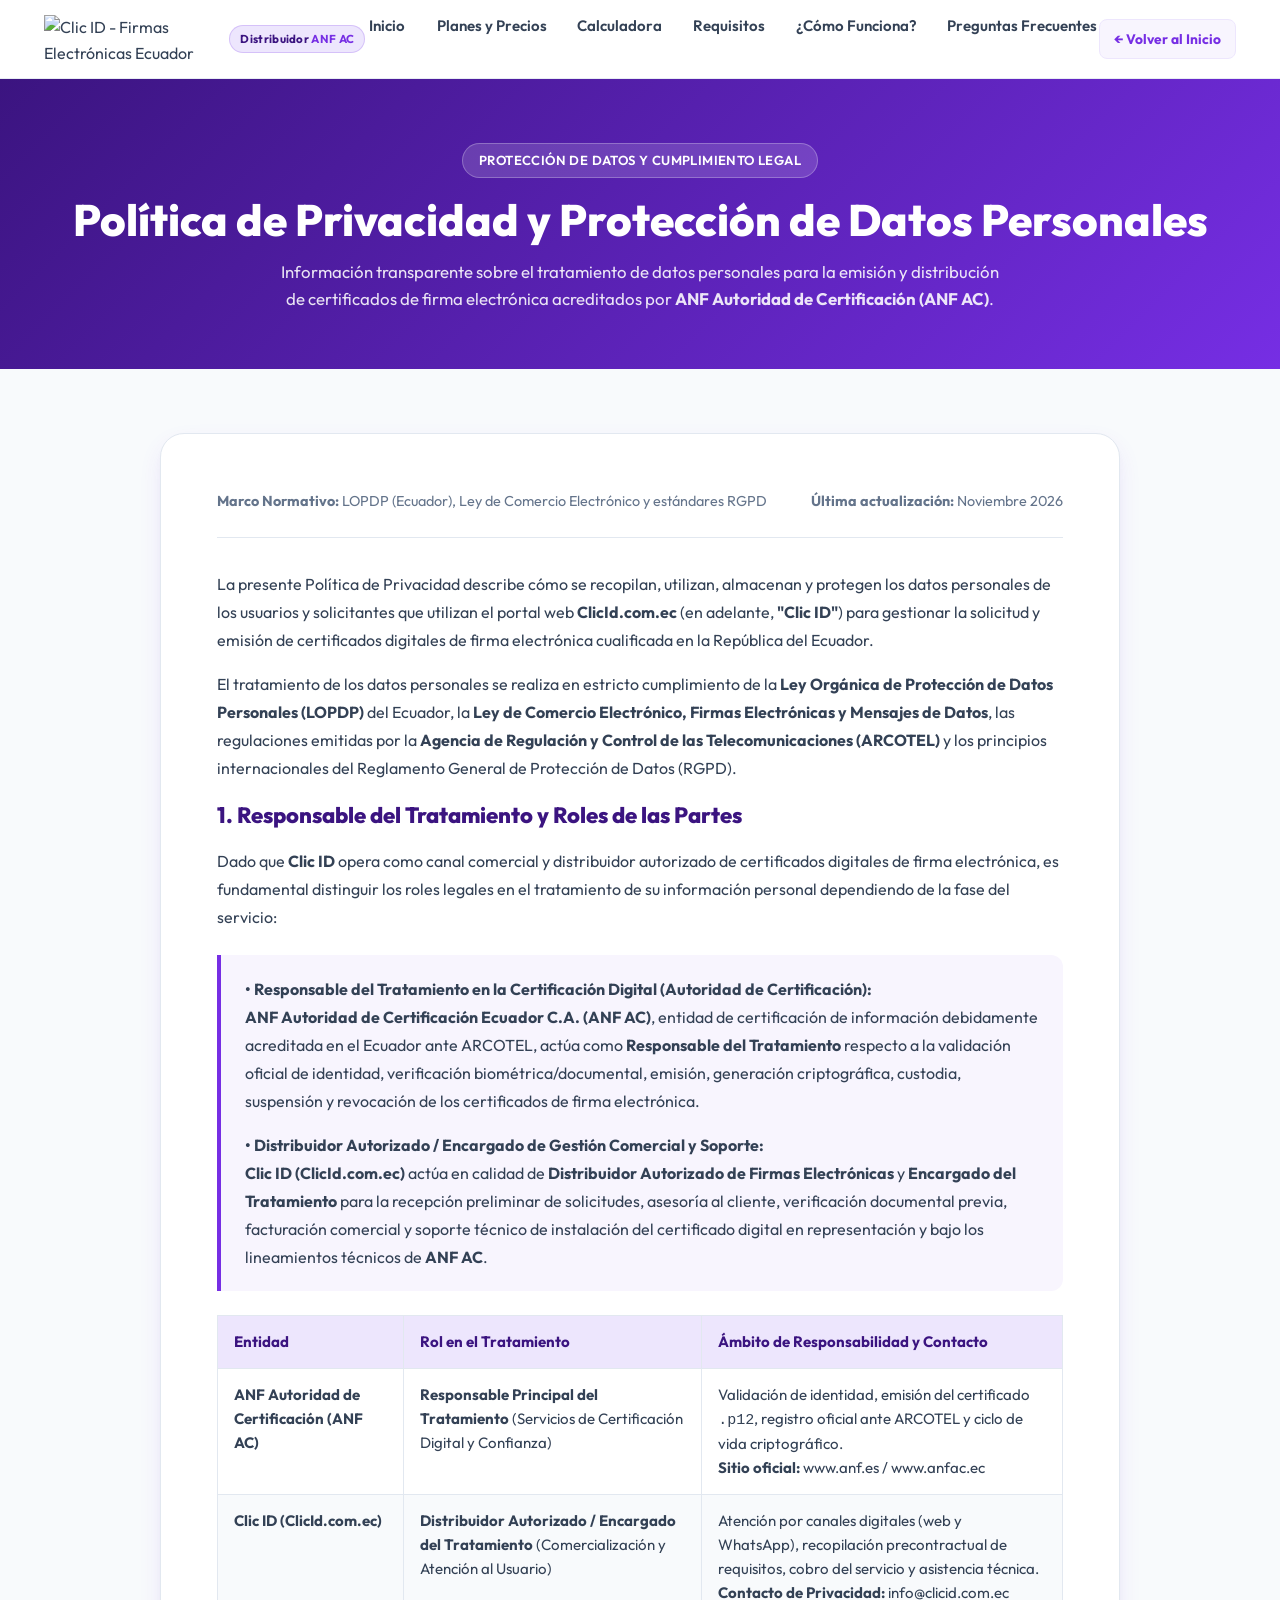
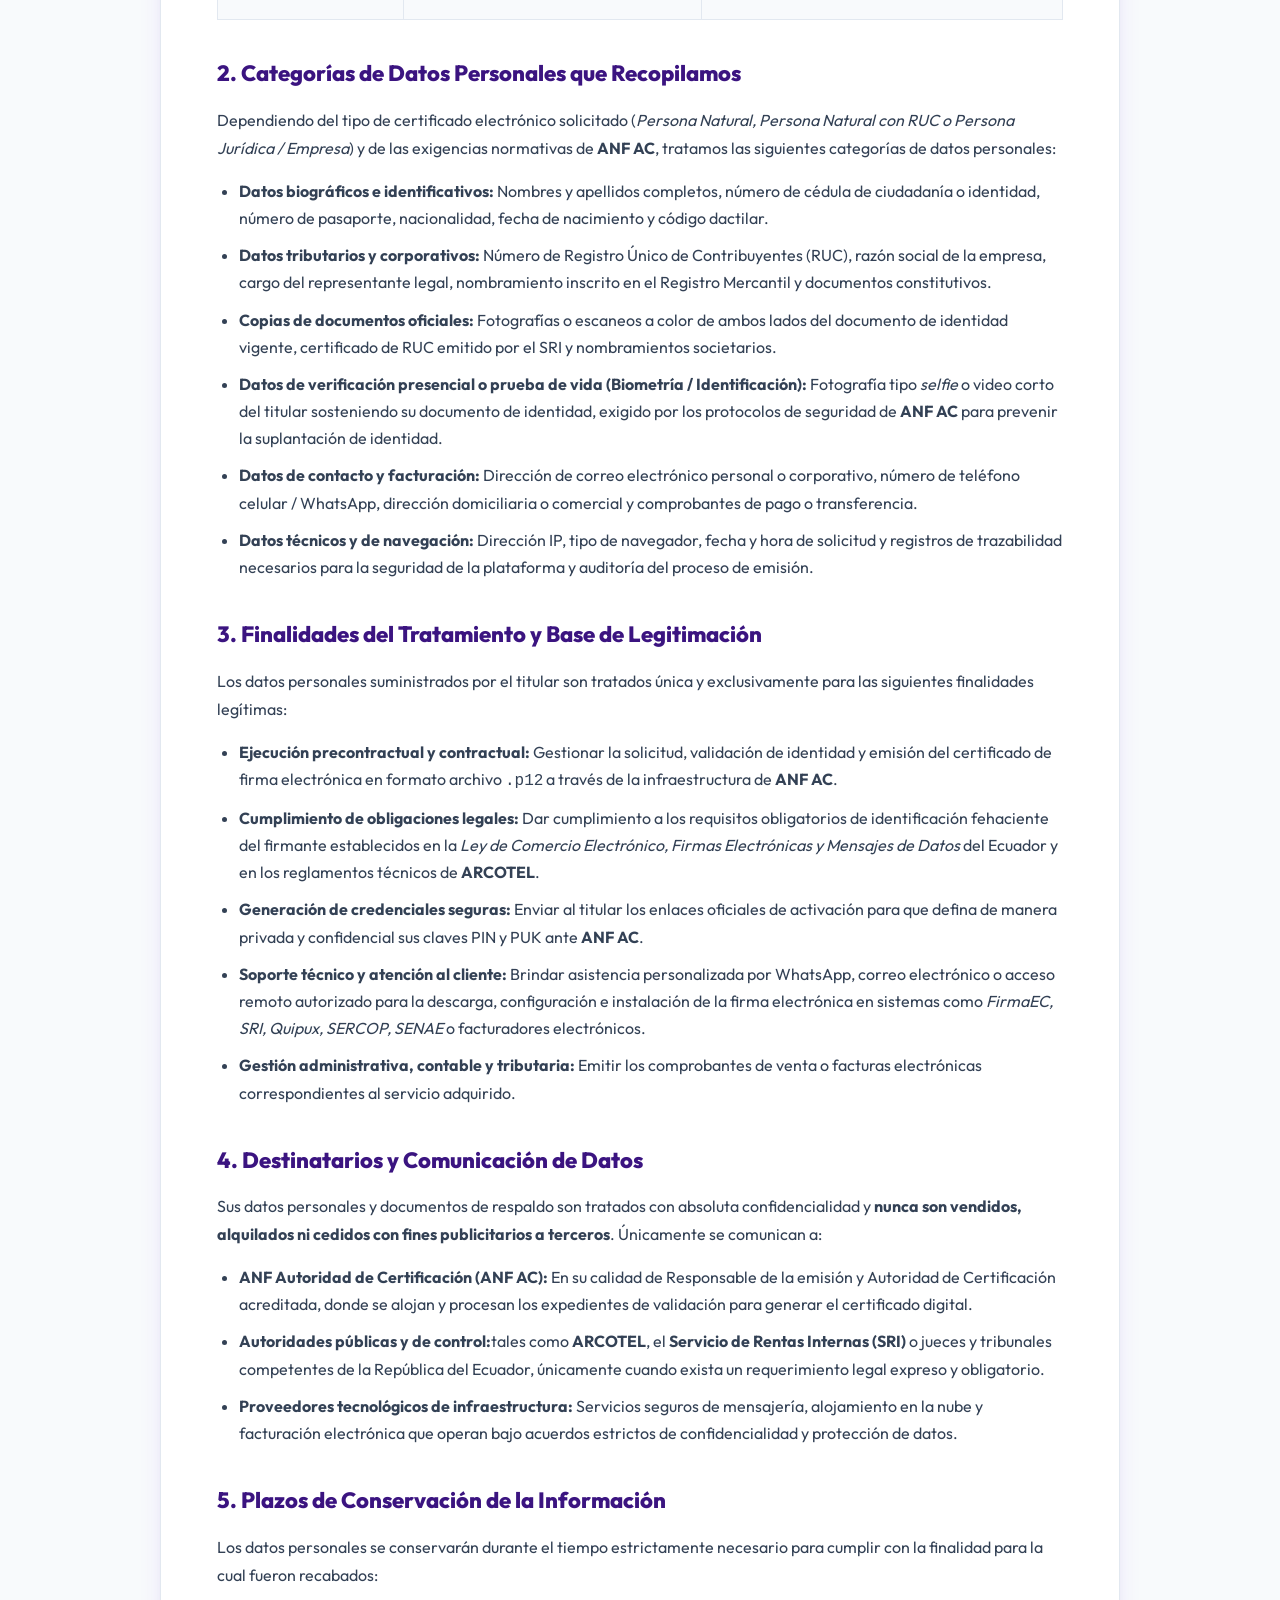
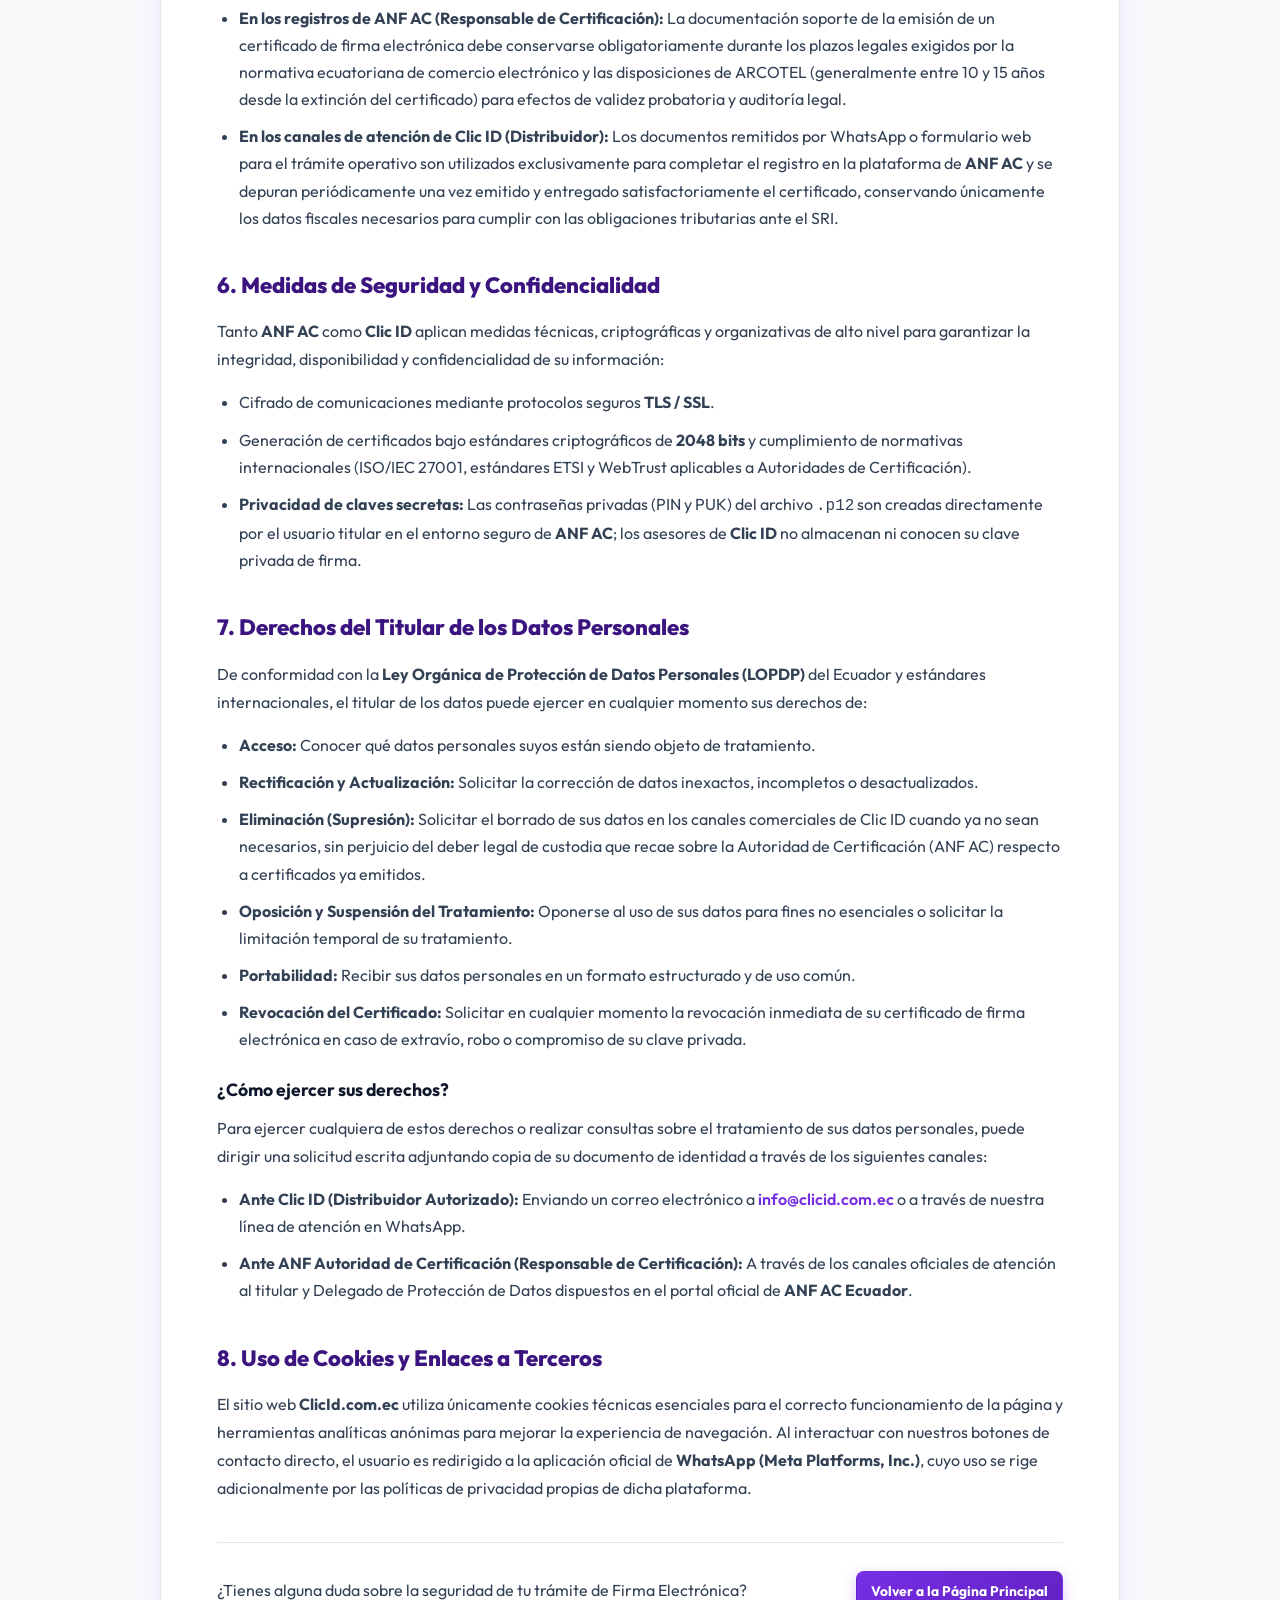
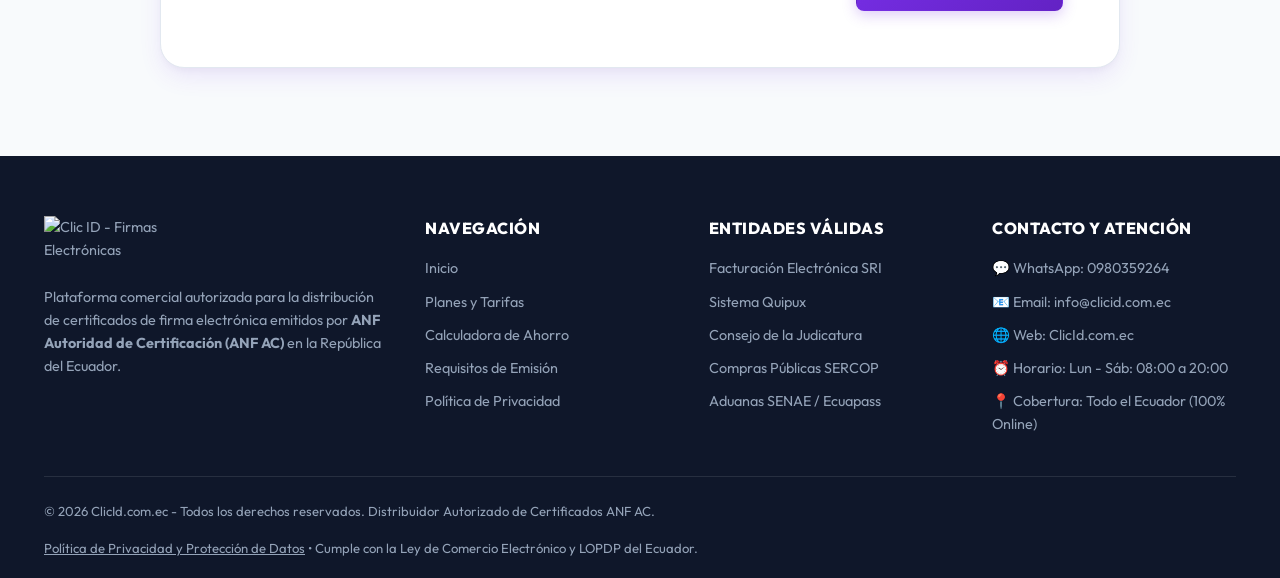
==== commit 02957acd: "Restaurar sitio original (byte-identico al repo clic-ID) - index.html, styles.css, app.js, politica-" ====
--- a/politica-de-privacidad.html
+++ b/politica-de-privacidad.html
@@ -1,265 +1,423 @@
 <!DOCTYPE html>
-<html lang="es-EC">
-
+<html lang="es">
 <head>
   <meta charset="UTF-8">
   <meta name="viewport" content="width=device-width, initial-scale=1.0">
-  <title>Política de Privacidad y Protección de Datos — Clic ID | ANF AC Ecuador</title>
-  <meta name="description"
-    content="Política de Privacidad y Protección de Datos Personales de Clic ID como distribuidor autorizado de ANF Autoridad de Certificación (ANF AC) para la emisión de firmas electrónicas en Ecuador. Cumplimiento LOPDP.">
-  <link rel="canonical" href="https://clicid-ec.157.180.30.98.sslip.io/politica-de-privacidad.html">
+  
+  <!-- Primary Meta Tags -->
+  <title>Política de Privacidad y Protección de Datos | Clic ID - Distribuidor Autorizado ANF AC</title>
+  <meta name="title" content="Política de Privacidad y Protección de Datos | Clic ID - Distribuidor Autorizado ANF AC">
+  <meta name="description" content="Política de Privacidad y Protección de Datos Personales de Clic ID y ANF Autoridad de Certificación (ANF AC) para la emisión de firmas electrónicas en Ecuador.">
   <meta name="robots" content="index, follow">
-  <meta name="author" content="Clic ID — Distribuidor autorizado ANF AC Ecuador">
-  <meta name="theme-color" content="#14101f">
-  <meta property="og:type" content="article">
-  <meta property="og:locale" content="es_EC">
-  <meta property="og:title" content="Política de Privacidad y Protección de Datos — Clic ID">
-  <meta property="og:description"
-    content="Tratamiento de datos personales para la emisión de firma electrónica acreditada por ANF AC en Ecuador. Cumplimiento LOPDP, Ley de Comercio Electrónico y estándares RGPD.">
-  <meta property="og:url" content="https://clicid-ec.157.180.30.98.sslip.io/politica-de-privacidad.html">
+  <link rel="canonical" href="https://clicid.com.ec/politica-de-privacidad.html">
+
+  <!-- Google Fonts: Outfit & Inter -->
   <link rel="preconnect" href="https://fonts.googleapis.com">
   <link rel="preconnect" href="https://fonts.gstatic.com" crossorigin>
-  <link
-    href="https://fonts.googleapis.com/css2?family=Instrument+Serif:ital@0;1&family=Inter:wght@400;500;600;700;800&display=swap"
-    rel="stylesheet">
-  <link rel="stylesheet" href="styles.css?v=5">
+  <link href="https://fonts.googleapis.com/css2?family=Outfit:wght@400;500;600;700;800;900&family=Inter:wght@400;500;600;700&display=swap" rel="stylesheet">
+
+  <!-- Favicon -->
   <link rel="icon" type="image/png" href="assets/logo-icon.png">
+
+  <!-- Estilos CSS -->
+  <link rel="stylesheet" href="styles.css">
+
+  <style>
+    .legal-hero {
+      background: linear-gradient(135deg, #3b1480 0%, #762ee4 100%);
+      color: #ffffff;
+      padding: 64px 0 56px;
+      text-align: center;
+    }
+    .legal-hero .badge-pill {
+      display: inline-block;
+      background: rgba(255, 255, 255, 0.15);
+      border: 1px solid rgba(255, 255, 255, 0.25);
+      color: #fff;
+      font-size: 0.82rem;
+      font-weight: 600;
+      padding: 6px 16px;
+      border-radius: 9999px;
+      margin-bottom: 16px;
+      letter-spacing: 0.4px;
+      text-transform: uppercase;
+    }
+    .legal-hero h1 {
+      font-size: clamp(1.9rem, 4vw, 2.75rem);
+      font-weight: 800;
+      margin-bottom: 12px;
+      line-height: 1.2;
+    }
+    .legal-hero p {
+      font-size: 1.05rem;
+      color: rgba(255, 255, 255, 0.88);
+      max-width: 720px;
+      margin: 0 auto;
+    }
+    .legal-section {
+      padding: 64px 0 88px;
+      background-color: var(--bg-subtle);
+    }
+    .legal-card {
+      background: var(--bg-white);
+      border-radius: var(--radius-xl);
+      box-shadow: var(--shadow-lg);
+      border: 1px solid var(--border-color);
+      padding: clamp(28px, 5vw, 56px);
+      max-width: 960px;
+      margin: 0 auto;
+    }
+    .legal-meta {
+      display: flex;
+      flex-wrap: wrap;
+      justify-content: space-between;
+      align-items: center;
+      gap: 12px;
+      padding-bottom: 24px;
+      margin-bottom: 32px;
+      border-bottom: 1px solid var(--border-color);
+      font-size: 0.9rem;
+      color: var(--text-muted);
+    }
+    .legal-content h2 {
+      font-size: 1.38rem;
+      font-weight: 800;
+      color: var(--primary-dark);
+      margin-top: 36px;
+      margin-bottom: 14px;
+      display: flex;
+      align-items: center;
+      gap: 10px;
+    }
+    .legal-content h2:first-of-type {
+      margin-top: 0;
+    }
+    .legal-content h3 {
+      font-size: 1.1rem;
+      font-weight: 700;
+      color: var(--text-dark);
+      margin-top: 22px;
+      margin-bottom: 10px;
+    }
+    .legal-content p {
+      margin-bottom: 16px;
+      color: var(--text-body);
+      line-height: 1.75;
+    }
+    .legal-content ul {
+      margin: 0 0 20px 22px;
+      color: var(--text-body);
+    }
+    .legal-content li {
+      margin-bottom: 10px;
+      line-height: 1.7;
+    }
+    .legal-highlight-box {
+      background: var(--primary-subtle);
+      border-left: 4px solid var(--primary);
+      padding: 20px 24px;
+      border-radius: 0 var(--radius-md) var(--radius-md) 0;
+      margin: 24px 0;
+    }
+    .legal-highlight-box p:last-child {
+      margin-bottom: 0;
+    }
+    .legal-table-wrap {
+      overflow-x: auto;
+      margin: 20px 0 28px;
+    }
+    .legal-table {
+      width: 100%;
+      border-collapse: collapse;
+      font-size: 0.94rem;
+    }
+    .legal-table th,
+    .legal-table td {
+      border: 1px solid var(--border-color);
+      padding: 14px 16px;
+      text-align: left;
+      vertical-align: top;
+    }
+    .legal-table th {
+      background: var(--primary-soft);
+      color: var(--primary-dark);
+      font-weight: 700;
+    }
+    .legal-table tr:nth-child(even) td {
+      background: var(--bg-subtle);
+    }
+    .back-home-bar {
+      margin-top: 40px;
+      padding-top: 28px;
+      border-top: 1px solid var(--border-color);
+      display: flex;
+      justify-content: space-between;
+      align-items: center;
+      flex-wrap: wrap;
+      gap: 16px;
+    }
+  </style>
 </head>
-
 <body>
-  <a class="skip-link" href="#contenido">Saltar al contenido</a>
-
-  <header class="nav" id="nav">
-    <div class="wrap nav__inner">
-      <a class="brand" href="index.html" aria-label="Clic ID — inicio">
-        <span class="brand__mark" aria-hidden="true">
-          <svg viewBox="0 0 24 24" fill="none" stroke="currentColor" stroke-width="2" stroke-linecap="round"
-            stroke-linejoin="round">
-            <path d="M12 3l7 3v6c0 4.2-2.9 7.7-7 9-4.1-1.3-7-4.8-7-9V6l7-3z" />
-            <path d="M9 12l2.1 2.1L15.4 10" />
-          </svg>
-        </span>
-        <span class="brand__text">
-          <span class="brand__name">Clic<em>ID</em></span>
-          <span class="brand__sub">ANF AC · Ecuador</span>
-        </span>
-      </a>
-      <div class="nav__actions">
-        <a class="btn btn--ghost btn--sm" href="index.html">Volver al sitio</a>
-        <a class="btn btn--primary btn--sm" href="https://wa.me/593980359264" target="_blank" rel="noopener">
-          WhatsApp
+
+  <!-- ==========================================================================
+       Header / Navbar Principal
+       ========================================================================== -->
+  <header class="header">
+    <div class="container">
+      <nav class="navbar">
+        <a href="index.html" class="logo" id="brandLogo">
+          <img src="assets/logo.png" alt="Clic ID - Firmas Electrónicas Ecuador" class="brand-logo-img">
+          <span class="logo-distributor-badge">Distribuidor <strong>ANF AC</strong></span>
         </a>
+
+        <ul class="nav-links" id="navLinks">
+          <li><a href="index.html#inicio">Inicio</a></li>
+          <li><a href="index.html#precios">Planes y Precios</a></li>
+          <li><a href="index.html#calculadora">Calculadora</a></li>
+          <li><a href="index.html#requisitos">Requisitos</a></li>
+          <li><a href="index.html#proceso">¿Cómo Funciona?</a></li>
+          <li><a href="index.html#faq">Preguntas Frecuentes</a></li>
+        </ul>
+
+        <div class="nav-cta-wrapper">
+          <a href="index.html" class="btn btn-outline btn-sm">
+            ← Volver al Inicio
+          </a>
+        </div>
+      </nav>
+    </div>
+  </header>
+
+  <!-- ==========================================================================
+       Cabecera Legal
+       ========================================================================== -->
+  <section class="legal-hero">
+    <div class="container">
+      <span class="badge-pill">Protección de Datos y Cumplimiento Legal</span>
+      <h1>Política de Privacidad y Protección de Datos Personales</h1>
+      <p>
+        Información transparente sobre el tratamiento de datos personales para la emisión y distribución de certificados de firma electrónica acreditados por <strong>ANF Autoridad de Certificación (ANF AC)</strong>.
+      </p>
+    </div>
+  </section>
+
+  <!-- ==========================================================================
+       Contenido de la Política de Privacidad
+       ========================================================================== -->
+  <section class="legal-section">
+    <div class="container">
+      <div class="legal-card">
+        <div class="legal-meta">
+          <span><strong>Marco Normativo:</strong> LOPDP (Ecuador), Ley de Comercio Electrónico y estándares RGPD</span>
+          <span><strong>Última actualización:</strong> Noviembre 2026</span>
+        </div>
+
+        <div class="legal-content">
+          <p>
+            La presente Política de Privacidad describe cómo se recopilan, utilizan, almacenan y protegen los datos personales de los usuarios y solicitantes que utilizan el portal web <strong>ClicId.com.ec</strong> (en adelante, <strong>"Clic ID"</strong>) para gestionar la solicitud y emisión de certificados digitales de firma electrónica cualificada en la República del Ecuador.
+          </p>
+          <p>
+            El tratamiento de los datos personales se realiza en estricto cumplimiento de la <strong>Ley Orgánica de Protección de Datos Personales (LOPDP)</strong> del Ecuador, la <strong>Ley de Comercio Electrónico, Firmas Electrónicas y Mensajes de Datos</strong>, las regulaciones emitidas por la <strong>Agencia de Regulación y Control de las Telecomunicaciones (ARCOTEL)</strong> y los principios internacionales del Reglamento General de Protección de Datos (RGPD).
+          </p>
+
+          <h2>1. Responsable del Tratamiento y Roles de las Partes</h2>
+          <p>
+            Dado que <strong>Clic ID</strong> opera como canal comercial y distribuidor autorizado de certificados digitales de firma electrónica, es fundamental distinguir los roles legales en el tratamiento de su información personal dependiendo de la fase del servicio:
+          </p>
+
+          <div class="legal-highlight-box">
+            <p>
+              <strong>• Responsable del Tratamiento en la Certificación Digital (Autoridad de Certificación):</strong><br>
+              <strong>ANF Autoridad de Certificación Ecuador C.A. (ANF AC)</strong>, entidad de certificación de información debidamente acreditada en el Ecuador ante ARCOTEL, actúa como <strong>Responsable del Tratamiento</strong> respecto a la validación oficial de identidad, verificación biométrica/documental, emisión, generación criptográfica, custodia, suspensión y revocación de los certificados de firma electrónica.
+            </p>
+            <p style="margin-top: 12px;">
+              <strong>• Distribuidor Autorizado / Encargado de Gestión Comercial y Soporte:</strong><br>
+              <strong>Clic ID (ClicId.com.ec)</strong> actúa en calidad de <strong>Distribuidor Autorizado de Firmas Electrónicas</strong> y <strong>Encargado del Tratamiento</strong> para la recepción preliminar de solicitudes, asesoría al cliente, verificación documental previa, facturación comercial y soporte técnico de instalación del certificado digital en representación y bajo los lineamientos técnicos de <strong>ANF AC</strong>.
+            </p>
+          </div>
+
+          <div class="legal-table-wrap">
+            <table class="legal-table">
+              <thead>
+                <tr>
+                  <th>Entidad</th>
+                  <th>Rol en el Tratamiento</th>
+                  <th>Ámbito de Responsabilidad y Contacto</th>
+                </tr>
+              </thead>
+              <tbody>
+                <tr>
+                  <td><strong>ANF Autoridad de Certificación (ANF AC)</strong></td>
+                  <td><strong>Responsable Principal del Tratamiento</strong> (Servicios de Certificación Digital y Confianza)</td>
+                  <td>
+                    Validación de identidad, emisión del certificado <code>.p12</code>, registro oficial ante ARCOTEL y ciclo de vida criptográfico.<br>
+                    <strong>Sitio oficial:</strong> www.anf.es / www.anfac.ec
+                  </td>
+                </tr>
+                <tr>
+                  <td><strong>Clic ID (ClicId.com.ec)</strong></td>
+                  <td><strong>Distribuidor Autorizado / Encargado del Tratamiento</strong> (Comercialización y Atención al Usuario)</td>
+                  <td>
+                    Atención por canales digitales (web y WhatsApp), recopilación precontractual de requisitos, cobro del servicio y asistencia técnica.<br>
+                    <strong>Contacto de Privacidad:</strong> info@clicid.com.ec
+                  </td>
+                </tr>
+              </tbody>
+            </table>
+          </div>
+
+          <h2>2. Categorías de Datos Personales que Recopilamos</h2>
+          <p>
+            Dependiendo del tipo de certificado electrónico solicitado (<em>Persona Natural, Persona Natural con RUC o Persona Jurídica / Empresa</em>) y de las exigencias normativas de <strong>ANF AC</strong>, tratamos las siguientes categorías de datos personales:
+          </p>
+          <ul>
+            <li><strong>Datos biográficos e identificativos:</strong> Nombres y apellidos completos, número de cédula de ciudadanía o identidad, número de pasaporte, nacionalidad, fecha de nacimiento y código dactilar.</li>
+            <li><strong>Datos tributarios y corporativos:</strong> Número de Registro Único de Contribuyentes (RUC), razón social de la empresa, cargo del representante legal, nombramiento inscrito en el Registro Mercantil y documentos constitutivos.</li>
+            <li><strong>Copias de documentos oficiales:</strong> Fotografías o escaneos a color de ambos lados del documento de identidad vigente, certificado de RUC emitido por el SRI y nombramientos societarios.</li>
+            <li><strong>Datos de verificación presencial o prueba de vida (Biometría / Identificación):</strong> Fotografía tipo <em>selfie</em> o video corto del titular sosteniendo su documento de identidad, exigido por los protocolos de seguridad de <strong>ANF AC</strong> para prevenir la suplantación de identidad.</li>
+            <li><strong>Datos de contacto y facturación:</strong> Dirección de correo electrónico personal o corporativo, número de teléfono celular / WhatsApp, dirección domiciliaria o comercial y comprobantes de pago o transferencia.</li>
+            <li><strong>Datos técnicos y de navegación:</strong> Dirección IP, tipo de navegador, fecha y hora de solicitud y registros de trazabilidad necesarios para la seguridad de la plataforma y auditoría del proceso de emisión.</li>
+          </ul>
+
+          <h2>3. Finalidades del Tratamiento y Base de Legitimación</h2>
+          <p>
+            Los datos personales suministrados por el titular son tratados única y exclusivamente para las siguientes finalidades legítimas:
+          </p>
+          <ul>
+            <li><strong>Ejecución precontractual y contractual:</strong> Gestionar la solicitud, validación de identidad y emisión del certificado de firma electrónica en formato archivo <code>.p12</code> a través de la infraestructura de <strong>ANF AC</strong>.</li>
+            <li><strong>Cumplimiento de obligaciones legales:</strong> Dar cumplimiento a los requisitos obligatorios de identificación fehaciente del firmante establecidos en la <em>Ley de Comercio Electrónico, Firmas Electrónicas y Mensajes de Datos</em> del Ecuador y en los reglamentos técnicos de <strong>ARCOTEL</strong>.</li>
+            <li><strong>Generación de credenciales seguras:</strong> Enviar al titular los enlaces oficiales de activación para que defina de manera privada y confidencial sus claves PIN y PUK ante <strong>ANF AC</strong>.</li>
+            <li><strong>Soporte técnico y atención al cliente:</strong> Brindar asistencia personalizada por WhatsApp, correo electrónico o acceso remoto autorizado para la descarga, configuración e instalación de la firma electrónica en sistemas como <em>FirmaEC, SRI, Quipux, SERCOP, SENAE</em> o facturadores electrónicos.</li>
+            <li><strong>Gestión administrativa, contable y tributaria:</strong> Emitir los comprobantes de venta o facturas electrónicas correspondientes al servicio adquirido.</li>
+          </ul>
+
+          <h2>4. Destinatarios y Comunicación de Datos</h2>
+          <p>
+            Sus datos personales y documentos de respaldo son tratados con absoluta confidencialidad y <strong>nunca son vendidos, alquilados ni cedidos con fines publicitarios a terceros</strong>. Únicamente se comunican a:
+          </p>
+          <ul>
+            <li><strong>ANF Autoridad de Certificación (ANF AC):</strong> En su calidad de Responsable de la emisión y Autoridad de Certificación acreditada, donde se alojan y procesan los expedientes de validación para generar el certificado digital.</li>
+            <li><strong>Autoridades públicas y de control:</strong>tales como <strong>ARCOTEL</strong>, el <strong>Servicio de Rentas Internas (SRI)</strong> o jueces y tribunales competentes de la República del Ecuador, únicamente cuando exista un requerimiento legal expreso y obligatorio.</li>
+            <li><strong>Proveedores tecnológicos de infraestructura:</strong> Servicios seguros de mensajería, alojamiento en la nube y facturación electrónica que operan bajo acuerdos estrictos de confidencialidad y protección de datos.</li>
+          </ul>
+
+          <h2>5. Plazos de Conservación de la Información</h2>
+          <p>
+            Los datos personales se conservarán durante el tiempo estrictamente necesario para cumplir con la finalidad para la cual fueron recabados:
+          </p>
+          <ul>
+            <li><strong>En los registros de ANF AC (Responsable de Certificación):</strong> La documentación soporte de la emisión de un certificado de firma electrónica debe conservarse obligatoriamente durante los plazos legales exigidos por la normativa ecuatoriana de comercio electrónico y las disposiciones de ARCOTEL (generalmente entre 10 y 15 años desde la extinción del certificado) para efectos de validez probatoria y auditoría legal.</li>
+            <li><strong>En los canales de atención de Clic ID (Distribuidor):</strong> Los documentos remitidos por WhatsApp o formulario web para el trámite operativo son utilizados exclusivamente para completar el registro en la plataforma de <strong>ANF AC</strong> y se depuran periódicamente una vez emitido y entregado satisfactoriamente el certificado, conservando únicamente los datos fiscales necesarios para cumplir con las obligaciones tributarias ante el SRI.</li>
+          </ul>
+
+          <h2>6. Medidas de Seguridad y Confidencialidad</h2>
+          <p>
+            Tanto <strong>ANF AC</strong> como <strong>Clic ID</strong> aplican medidas técnicas, criptográficas y organizativas de alto nivel para garantizar la integridad, disponibilidad y confidencialidad de su información:
+          </p>
+          <ul>
+            <li>Cifrado de comunicaciones mediante protocolos seguros <strong>TLS / SSL</strong>.</li>
+            <li>Generación de certificados bajo estándares criptográficos de <strong>2048 bits</strong> y cumplimiento de normativas internacionales (ISO/IEC 27001, estándares ETSI y WebTrust aplicables a Autoridades de Certificación).</li>
+            <li><strong>Privacidad de claves secretas:</strong> Las contraseñas privadas (PIN y PUK) del archivo <code>.p12</code> son creadas directamente por el usuario titular en el entorno seguro de <strong>ANF AC</strong>; los asesores de <strong>Clic ID</strong> no almacenan ni conocen su clave privada de firma.</li>
+          </ul>
+
+          <h2>7. Derechos del Titular de los Datos Personales</h2>
+          <p>
+            De conformidad con la <strong>Ley Orgánica de Protección de Datos Personales (LOPDP)</strong> del Ecuador y estándares internacionales, el titular de los datos puede ejercer en cualquier momento sus derechos de:
+          </p>
+          <ul>
+            <li><strong>Acceso:</strong> Conocer qué datos personales suyos están siendo objeto de tratamiento.</li>
+            <li><strong>Rectificación y Actualización:</strong> Solicitar la corrección de datos inexactos, incompletos o desactualizados.</li>
+            <li><strong>Eliminación (Supresión):</strong> Solicitar el borrado de sus datos en los canales comerciales de Clic ID cuando ya no sean necesarios, sin perjuicio del deber legal de custodia que recae sobre la Autoridad de Certificación (ANF AC) respecto a certificados ya emitidos.</li>
+            <li><strong>Oposición y Suspensión del Tratamiento:</strong> Oponerse al uso de sus datos para fines no esenciales o solicitar la limitación temporal de su tratamiento.</li>
+            <li><strong>Portabilidad:</strong> Recibir sus datos personales en un formato estructurado y de uso común.</li>
+            <li><strong>Revocación del Certificado:</strong> Solicitar en cualquier momento la revocación inmediata de su certificado de firma electrónica en caso de extravío, robo o compromiso de su clave privada.</li>
+          </ul>
+
+          <h3>¿Cómo ejercer sus derechos?</h3>
+          <p>
+            Para ejercer cualquiera de estos derechos o realizar consultas sobre el tratamiento de sus datos personales, puede dirigir una solicitud escrita adjuntando copia de su documento de identidad a través de los siguientes canales:
+          </p>
+          <ul>
+            <li><strong>Ante Clic ID (Distribuidor Autorizado):</strong> Enviando un correo electrónico a <a href="mailto:info@clicid.com.ec" style="color:var(--primary);font-weight:600;">info@clicid.com.ec</a> o a través de nuestra línea de atención en WhatsApp.</li>
+            <li><strong>Ante ANF Autoridad de Certificación (Responsable de Certificación):</strong> A través de los canales oficiales de atención al titular y Delegado de Protección de Datos dispuestos en el portal oficial de <strong>ANF AC Ecuador</strong>.</li>
+          </ul>
+
+          <h2>8. Uso de Cookies y Enlaces a Terceros</h2>
+          <p>
+            El sitio web <strong>ClicId.com.ec</strong> utiliza únicamente cookies técnicas esenciales para el correcto funcionamiento de la página y herramientas analíticas anónimas para mejorar la experiencia de navegación. Al interactuar con nuestros botones de contacto directo, el usuario es redirigido a la aplicación oficial de <strong>WhatsApp (Meta Platforms, Inc.)</strong>, cuyo uso se rige adicionalmente por las políticas de privacidad propias de dicha plataforma.
+          </p>
+
+          <div class="back-home-bar">
+            <span>¿Tienes alguna duda sobre la seguridad de tu trámite de Firma Electrónica?</span>
+            <a href="index.html" class="btn btn-primary btn-sm">
+              Volver a la Página Principal
+            </a>
+          </div>
+        </div>
       </div>
     </div>
-  </header>
-
-  <main class="legal" id="contenido">
-    <div class="wrap">
-      <div class="legal__head">
-        <p class="eyebrow">Cumplimiento legal · Ecuador</p>
-        <h1>Política de Privacidad y Protección de Datos Personales</h1>
-        <p>LOPDP (Ecuador) · Ley de Comercio Electrónico, Firmas Electrónicas y Mensajes de Datos · Estándares RGPD —
-          Última actualización: noviembre de 2026</p>
+  </section>
+
+  <!-- ==========================================================================
+       Footer Principal
+       ========================================================================== -->
+  <footer class="footer">
+    <div class="container">
+      <div class="footer-grid">
+        <div class="footer-brand">
+          <a href="index.html" class="logo">
+            <img src="assets/logo-light.png" alt="Clic ID - Firmas Electrónicas" class="footer-logo-img">
+          </a>
+          <p>
+            Plataforma comercial autorizada para la distribución de certificados de firma electrónica emitidos por <strong>ANF Autoridad de Certificación (ANF AC)</strong> en la República del Ecuador.
+          </p>
+        </div>
+
+        <div class="footer-col">
+          <h5>Navegación</h5>
+          <ul>
+            <li><a href="index.html#inicio">Inicio</a></li>
+            <li><a href="index.html#precios">Planes y Tarifas</a></li>
+            <li><a href="index.html#calculadora">Calculadora de Ahorro</a></li>
+            <li><a href="index.html#requisitos">Requisitos de Emisión</a></li>
+            <li><a href="politica-de-privacidad.html">Política de Privacidad</a></li>
+          </ul>
+        </div>
+
+        <div class="footer-col">
+          <h5>Entidades Válidas</h5>
+          <ul>
+            <li><a href="index.html#precios">Facturación Electrónica SRI</a></li>
+            <li><a href="index.html#precios">Sistema Quipux</a></li>
+            <li><a href="index.html#precios">Consejo de la Judicatura</a></li>
+            <li><a href="index.html#precios">Compras Públicas SERCOP</a></li>
+            <li><a href="index.html#precios">Aduanas SENAE / Ecuapass</a></li>
+          </ul>
+        </div>
+
+        <div class="footer-col">
+          <h5>Contacto y Atención</h5>
+          <ul>
+            <li>💬 WhatsApp: 0980359264</li>
+            <li>📧 Email: info@clicid.com.ec</li>
+            <li>🌐 Web: ClicId.com.ec</li>
+            <li>⏰ Horario: Lun - Sáb: 08:00 a 20:00</li>
+            <li>📍 Cobertura: Todo el Ecuador (100% Online)</li>
+          </ul>
+        </div>
       </div>
 
-      <nav class="legal__toc" aria-label="Contenido de la política">
-        <h2>Contenido</h2>
-        <ol>
-          <li><a href="#responsable">1. Responsable del tratamiento y roles de las partes</a></li>
-          <li><a href="#categorias">2. Categorías de datos personales que recopilamos</a></li>
-          <li><a href="#finalidades">3. Finalidades del tratamiento y base de legitimación</a></li>
-          <li><a href="#destinatarios">4. Destinatarios y comunicación de datos</a></li>
-          <li><a href="#conservacion">5. Plazos de conservación de la información</a></li>
-          <li><a href="#seguridad">6. Medidas de seguridad y confidencialidad</a></li>
-          <li><a href="#derechos">7. Derechos del titular de los datos personales</a></li>
-          <li><a href="#cookies">8. Uso de cookies y enlaces a terceros</a></li>
-        </ol>
-      </nav>
-
-      <div class="legal__body">
-        <p>
-          La presente Política de Privacidad describe cómo se recopilan, utilizan, almacenan y protegen los datos
-          personales de las personas que utilizan el portal <strong>ClicId.com.ec</strong> (en adelante, «Clic ID») para
-          solicitar y obtener certificados digitales de firma electrónica cualificada en la República del Ecuador.
-        </p>
-        <p>
-          El tratamiento se realiza en estricto cumplimiento de la <strong>Ley Orgánica de Protección de Datos
-            Personales (LOPDP)</strong> del Ecuador, la <strong>Ley de Comercio Electrónico, Firmas Electrónicas y
-            Mensajes de Datos</strong>, las regulaciones de la Agencia de Regulación y Control de las Telecomunicaciones
-          (ARCOTEL) y los principios internacionales del Reglamento General de Protección de Datos (RGPD).
-        </p>
-
-        <h2 id="responsable">1. Responsable del tratamiento y roles de las partes</h2>
-        <p>
-          Clic ID opera como canal comercial y distribuidor autorizado de certificados digitales. Los roles legales se
-          distinguen según la fase del servicio:
-        </p>
-        <h3>Responsable del tratamiento en la certificación digital (Autoridad de Certificación)</h3>
-        <p>
-          <strong>ANF Autoridad de Certificación Ecuador C.A. (ANF AC)</strong>, entidad de certificación acreditada en
-          el Ecuador ante ARCOTEL, actúa como responsable respecto a la validación oficial de identidad, la verificación
-          biométrica y documental, la emisión, la generación criptográfica, la custodia, la suspensión y la revocación
-          de los certificados de firma electrónica.
-        </p>
-        <h3>Distribuidor autorizado / encargado de gestión comercial y soporte</h3>
-        <p>
-          <strong>Clic ID (ClicId.com.ec)</strong> actúa como distribuidor autorizado de firmas electrónicas y
-          encargado del tratamiento para la recepción preliminar de solicitudes, la asesoría al cliente, la verificación
-          documental previa, la facturación y el soporte técnico de instalación del certificado, bajo los lineamientos
-          técnicos de ANF AC.
-        </p>
-        <div class="table-scroll" style="margin-block:8px;">
-          <table class="rate" style="min-width:560px;">
-            <caption>Roles en el tratamiento de datos personales</caption>
-            <thead>
-              <tr>
-                <th scope="col">Entidad</th>
-                <th scope="col">Rol</th>
-                <th scope="col">Ámbito de responsabilidad</th>
-              </tr>
-            </thead>
-            <tbody>
-              <tr>
-                <th scope="row">ANF Autoridad de Certificación (ANF AC)</th>
-                <td>Responsable principal</td>
-                <td>Validación de identidad, emisión del certificado .p12, registro ante ARCOTEL y ciclo de vida
-                  criptográfico.</td>
-              </tr>
-              <tr>
-                <th scope="row">Clic ID (ClicId.com.ec)</th>
-                <td>Distribuidor / encargado</td>
-                <td>Atención por canales digitales, recopilación precontractual de requisitos, cobro y asistencia
-                  técnica. Contacto: info@clicid.com.ec</td>
-              </tr>
-            </tbody>
-          </table>
-        </div>
-
-        <h2 id="categorias">2. Categorías de datos personales que recopilamos</h2>
-        <p>
-          Según el tipo de certificado solicitado (persona natural, persona natural con RUC o persona jurídica) y las
-          exigencias de ANF AC, tratamos las siguientes categorías:
-        </p>
-        <ul>
-          <li><strong>Datos biográficos e identificativos:</strong> nombres y apellidos, número de cédula o pasaporte,
-            nacionalidad, fecha de nacimiento y código dactilar.</li>
-          <li><strong>Datos tributarios y corporativos:</strong> RUC, razón social, cargo del representante legal,
-            nombramiento inscrito en el Registro Mercantil y documentos constitutivos.</li>
-          <li><strong>Copias de documentos oficiales:</strong> fotografías o escaneos a color de ambos lados del
-            documento de identidad vigente, certificado de RUC del SRI y nombramientos societarios.</li>
-          <li><strong>Datos de verificación de identidad:</strong> fotografía tipo selfie o video corto del titular
-            sosteniendo su documento, exigido por los protocolos de seguridad de ANF AC para prevenir la suplantación.
-          </li>
-          <li><strong>Datos de contacto y facturación:</strong> correo electrónico, teléfono o WhatsApp, dirección y
-            comprobantes de pago.</li>
-          <li><strong>Datos técnicos y de navegación:</strong> dirección IP, tipo de navegador, fecha y hora de la
-            solicitud y registros de trazabilidad para seguridad y auditoría.</li>
-        </ul>
-
-        <h2 id="finalidades">3. Finalidades del tratamiento y base de legitimación</h2>
-        <p>Los datos se tratan únicamente para finalidades legítimas:</p>
-        <ul>
-          <li><strong>Ejecución precontractual y contractual:</strong> gestionar la solicitud, validar la identidad y
-            emitir el certificado .p12 mediante la infraestructura de ANF AC.</li>
-          <li><strong>Cumplimiento de obligaciones legales:</strong> identificar fehacientemente al firmante conforme a
-            la Ley de Comercio Electrónico y a los reglamentos técnicos de ARCOTEL.</li>
-          <li><strong>Generación de credenciales seguras:</strong> enviar al titular los enlaces oficiales de activación
-            para que defina privadamente sus claves PIN y PUK ante ANF AC.</li>
-          <li><strong>Soporte técnico y atención al cliente:</strong> asistencia por WhatsApp, correo o acceso remoto
-            autorizado para instalar la firma en FirmaEC, SRI, Quipux, SERCOP, SENAE o facturadores electrónicos.</li>
-          <li><strong>Gestión administrativa, contable y tributaria:</strong> emitir comprobantes de venta o facturas
-            electrónicas del servicio.</li>
-        </ul>
-
-        <h2 id="destinatarios">4. Destinatarios y comunicación de datos</h2>
-        <p>
-          Sus datos y documentos de respaldo son tratados con confidencialidad y <strong>nunca se venden, alquilan ni
-            ceden con fines publicitarios a terceros</strong>. Únicamente se comunican a:
-        </p>
-        <ul>
-          <li><strong>ANF AC</strong>, como responsable de la emisión y Autoridad de Certificación acreditada.</li>
-          <li><strong>Autoridades públicas y de control</strong> (ARCOTEL, SRI, jueces y tribunales competentes),
-            cuando exista un requerimiento legal expreso.</li>
-          <li><strong>Proveedores tecnológicos de infraestructura</strong> (mensajería, alojamiento en la nube y
-            facturación electrónica) que operan bajo acuerdos de confidencialidad.</li>
-        </ul>
-
-        <h2 id="conservacion">5. Plazos de conservación de la información</h2>
-        <ul>
-          <li><strong>Registros de ANF AC:</strong> la documentación soporte de la emisión se conserva durante los
-            plazos legales exigidos por la normativa ecuatoriana y las disposiciones de ARCOTEL (habitualmente entre 10
-            y 15 años desde la extinción del certificado) por razones de validez probatoria y auditoría.</li>
-          <li><strong>Canales de atención de Clic ID:</strong> los documentos enviados por WhatsApp o formulario web se
-            usan solo para completar el registro en ANF AC y se depuran una vez emitido el certificado, conservando los
-            datos fiscales necesarios para cumplir obligaciones tributarias ante el SRI.</li>
-        </ul>
-
-        <h2 id="seguridad">6. Medidas de seguridad y confidencialidad</h2>
-        <ul>
-          <li>Cifrado de comunicaciones mediante protocolos seguros TLS/SSL.</li>
-          <li>Certificados generados bajo estándares criptográficos de 2048 bits y normativas internacionales (ISO/IEC
-            27001, estándares ETSI y WebTrust aplicables a Autoridades de Certificación).</li>
-          <li><strong>Privacidad de claves secretas:</strong> las claves PIN y PUK del archivo .p12 las crea el titular
-            en el entorno seguro de ANF AC; los asesores de Clic ID no almacenan ni conocen la clave privada de firma.
-          </li>
-        </ul>
-
-        <h2 id="derechos">7. Derechos del titular de los datos personales</h2>
-        <p>Conforme a la LOPDP, el titular puede ejercer en cualquier momento los derechos de:</p>
-        <ul>
-          <li><strong>Acceso:</strong> conocer qué datos personales suyos están siendo tratados.</li>
-          <li><strong>Rectificación y actualización:</strong> corregir datos inexactos, incompletos o desactualizados.
-          </li>
-          <li><strong>Eliminación:</strong> solicitar el borrado de sus datos en los canales comerciales de Clic ID
-            cuando ya no sean necesarios, sin perjuicio del deber legal de custodia de ANF AC sobre certificados ya
-            emitidos.</li>
-          <li><strong>Oposición y limitación:</strong> oponerse al uso de sus datos para fines no esenciales o solicitar
-            la limitación temporal del tratamiento.</li>
-          <li><strong>Portabilidad:</strong> recibir sus datos en un formato estructurado y de uso común.</li>
-          <li><strong>Revocación del certificado:</strong> solicitar la revocación inmediata ante extravío, robo o
-            compromiso de su clave privada.</li>
-        </ul>
-        <h3>Cómo ejercer sus derechos</h3>
-        <p>
-          Puede dirigir una solicitud escrita adjuntando copia de su documento de identidad a
-          <a href="mailto:info@clicid.com.ec">info@clicid.com.ec</a> o a través de la línea de WhatsApp
-          <a href="https://wa.me/593980359264" target="_blank" rel="noopener">+593 98 035 9264</a>. Para asuntos de la
-          certificación también puede acudir a los canales oficiales del Delegado de Protección de Datos de ANF AC
-          Ecuador.
-        </p>
-
-        <h2 id="cookies">8. Uso de cookies y enlaces a terceros</h2>
-        <p>
-          Este sitio utiliza únicamente cookies técnicas esenciales para su correcto funcionamiento y herramientas
-          analíticas anónimas para mejorar la experiencia de navegación. Al usar los botones de contacto directo, el
-          usuario es redirigido a la aplicación oficial de WhatsApp (Meta Platforms, Inc.), cuyo uso se rige por las
-          políticas de privacidad propias de dicha plataforma.
-        </p>
-
-        <div class="legal__cta">
-          <p>¿Tienes alguna duda sobre la seguridad de tu trámite de firma electrónica?</p>
-          <a class="btn btn--primary" href="https://wa.me/593980359264" target="_blank" rel="noopener">Escríbenos por
-            WhatsApp</a>
-          <a class="btn btn--ghost" href="index.html">Volver a la página principal</a>
-        </div>
-      </div>
-    </div>
-  </main>
-
-  <footer class="footer">
-    <div class="wrap">
-      <div class="footer__bottom" style="border-top:0;padding-top:0;">
-        <p>© 2026 ClicId.com.ec — Todos los derechos reservados. Distribuidor autorizado de certificados ANF AC.</p>
-        <div class="footer__legal">
-          <a href="index.html">Inicio</a>
-          <span>·</span>
-          <a href="index.html#precios">Planes y precios</a>
-          <span>·</span>
-          <a href="index.html#faq">Preguntas frecuentes</a>
+      <div class="footer-bottom">
+        <div>
+          © 2026 ClicId.com.ec - Todos los derechos reservados. Distribuidor Autorizado de Certificados ANF AC.
+        </div>
+        <div>
+          <a href="politica-de-privacidad.html" style="text-decoration: underline;">Política de Privacidad y Protección de Datos</a> • Cumple con la Ley de Comercio Electrónico y LOPDP del Ecuador.
         </div>
       </div>
     </div>
   </footer>
+
 </body>
-
 </html>
--- a/styles.css
+++ b/styles.css
@@ -1,2749 +1,2258 @@
 /* ==========================================================================
-   Clic ID — Firmas electrónicas certificadas ANF AC (Ecuador)
-   Sistema de diseño: "Documento y Sello"
-   Tinta + papel + violeta de marca + sello oro. Sin clichés SaaS.
+   ClicId.com.ec - Landing Page de Firmas Electrónicas (Distribuidor ANF AC)
+   Diseño Premium: Lila + Blanco + Acentos de Alta Conversión
    ========================================================================== */
 
-/* ---------- 1. Tokens ---------- */
 :root {
-  /* Color */
-  --ink: #14101f;
-  --ink-2: #241c33;
-  --ink-3: #3a3149;
-  --paper: #faf8f4;
-  --paper-2: #f3efe7;
-  --paper-3: #ece6da;
-  --white: #ffffff;
-
-  --brand: #752ee4;
-  --brand-strong: #6523cc;
-  --brand-deep: #4a1494;
-  --brand-tint: #f2ebfe;
-  --brand-wash: #f8f4ff;
-
-  --seal: #8c5e24;
-  --seal-bright: #b07c33;
-  --seal-tint: #f6ecd9;
-
-  --ok: #0d6e56;
-  --ok-tint: #e4f4ee;
-  --wa: #1f8f4e;
-  --wa-strong: #17743f;
-
-  --muted: #625b6d;
-  --muted-2: #6e6779;
-  --line: rgba(20, 16, 31, 0.13);
-  --line-strong: rgba(20, 16, 31, 0.24);
-
-  /* Type */
-  --font-display: "Instrument Serif", "Iowan Old Style", "Palatino Linotype", Georgia, serif;
-  --font-sans: "Inter", -apple-system, BlinkMacSystemFont, "Segoe UI", system-ui, sans-serif;
-  --font-mono: ui-monospace, "SFMono-Regular", "Cascadia Mono", "Roboto Mono", Menlo, monospace;
-
-  /* Space */
-  --sp-1: 4px;
-  --sp-2: 8px;
-  --sp-3: 12px;
-  --sp-4: 16px;
-  --sp-5: 24px;
-  --sp-6: 32px;
-  --sp-7: 48px;
-  --sp-8: 64px;
-
-  /* Shape / depth */
-  --r-xs: 2px;
-  --r-sm: 3px;
-  --r-md: 5px;
-  --r-lg: 8px;
-  --shadow-card: 0 1px 2px rgba(20, 16, 31, 0.05), 0 12px 28px -18px rgba(20, 16, 31, 0.35);
-  --shadow-lift: 0 2px 4px rgba(20, 16, 31, 0.06), 0 22px 44px -24px rgba(20, 16, 31, 0.42);
-  --shadow-doc: 0 1px 1px rgba(20, 16, 31, 0.04), 0 30px 60px -32px rgba(20, 16, 31, 0.45);
-
-  --ease: cubic-bezier(0.22, 0.61, 0.36, 1);
-  --wrap: 1200px;
-  --nav-h: 72px;
-}
-
-/* ---------- 2. Reset / base ---------- */
-*,
-*::before,
-*::after {
+  /* Paleta Lila/Púrpura Oficial de Clic ID (Extraída del logo de marca) */
+  --primary: #762ee4;         /* Lila Clic ID */
+  --primary-hover: #6322c4;   /* Hover */
+  --primary-dark: #3b1480;    /* Tono oscuro corporativo */
+  --primary-light: #8d4df7;   /* Lila claro */
+  --primary-soft: #ede6fd;    /* Fondo suave */
+  --primary-subtle: #f8f5fe;  /* Tinte sutil */
+  --primary-glow: rgba(118, 46, 228, 0.25);
+
+  /* Acentos de Conversión */
+  --whatsapp: #25d366;
+  --whatsapp-hover: #1eb954;
+  --whatsapp-glow: rgba(37, 211, 102, 0.35);
+  
+  --accent-gold: #f59e0b;
+  --accent-gold-light: #fef3c7;
+  --accent-red: #ef4444;
+  --accent-red-light: #fee2e2;
+  --accent-green: #10b981;
+  --accent-green-light: #d1fae5;
+
+  /* Neutros & Fondo Blanco */
+  --bg-white: #ffffff;
+  --bg-neutral: #fafafa;
+  --bg-subtle: #f8fafc;
+  --text-dark: #0f172a;
+  --text-body: #334155;
+  --text-muted: #64748b;
+  --text-light: #94a3b8;
+  --border-color: #e2e8f0;
+  --border-focus: #c4b5fd;
+
+  /* Elevaciones / Sombras */
+  --shadow-sm: 0 1px 3px rgba(0, 0, 0, 0.06), 0 1px 2px rgba(0, 0, 0, 0.04);
+  --shadow-md: 0 4px 6px -1px rgba(0, 0, 0, 0.07), 0 2px 4px -2px rgba(0, 0, 0, 0.05);
+  --shadow-lg: 0 10px 25px -3px rgba(124, 58, 237, 0.12), 0 4px 10px -4px rgba(0, 0, 0, 0.06);
+  --shadow-xl: 0 20px 35px -5px rgba(124, 58, 237, 0.18), 0 8px 16px -6px rgba(0, 0, 0, 0.08);
+  --shadow-card-hover: 0 25px 45px -8px rgba(124, 58, 237, 0.25);
+
+  /* Bordes & Transiciones */
+  --radius-sm: 8px;
+  --radius-md: 12px;
+  --radius-lg: 18px;
+  --radius-xl: 24px;
+  --radius-full: 9999px;
+  --transition: all 0.28s cubic-bezier(0.4, 0, 0.2, 1);
+}
+
+/* Reset Global */
+*, *::before, *::after {
   box-sizing: border-box;
   margin: 0;
   padding: 0;
 }
 
 html {
-  -webkit-text-size-adjust: 100%;
   scroll-behavior: smooth;
-  scroll-padding-top: calc(var(--nav-h) + 16px);
+  font-size: 16px;
 }
 
 body {
-  font-family: var(--font-sans);
-  font-size: 1.0625rem;
-  line-height: 1.62;
-  color: var(--ink);
-  background: var(--paper);
+  font-family: 'Outfit', 'Inter', -apple-system, BlinkMacSystemFont, "Segoe UI", Roboto, sans-serif;
+  color: var(--text-body);
+  background-color: var(--bg-white);
+  line-height: 1.6;
   -webkit-font-smoothing: antialiased;
-  text-rendering: optimizeLegibility;
   overflow-x: hidden;
 }
 
-/* Warm ambient wash: subtle, no layout impact */
-body::before {
-  content: "";
-  position: fixed;
-  inset: 0;
+img {
+  max-width: 100%;
+  height: auto;
+  display: block;
+}
+
+a {
+  text-decoration: none;
+  color: inherit;
+  transition: var(--transition);
+}
+
+button, input, select, textarea {
+  font-family: inherit;
+  font-size: inherit;
+}
+
+.container {
+  width: 100%;
+  max-width: 1240px;
+  margin: 0 auto;
+  padding: 0 24px;
+}
+
+/* ==========================================================================
+   Barra Superior de Urgencia
+   ========================================================================== */
+.top-urgency-bar {
+  background: linear-gradient(90deg, #4c1d95 0%, #6d28d9 50%, #7c3aed 100%);
+  color: #ffffff;
+  padding: 10px 16px;
+  font-size: 0.88rem;
+  font-weight: 500;
+  text-align: center;
+  position: relative;
+  z-index: 100;
+  box-shadow: 0 2px 8px rgba(76, 29, 149, 0.25);
+}
+
+.top-urgency-bar .container {
+  display: flex;
+  align-items: center;
+  justify-content: center;
+  flex-wrap: wrap;
+  gap: 12px;
+}
+
+.urgency-badge {
+  background-color: #f59e0b;
+  color: #000;
+  font-weight: 800;
+  font-size: 0.75rem;
+  padding: 3px 8px;
+  border-radius: var(--radius-full);
+  letter-spacing: 0.5px;
+  text-transform: uppercase;
+  animation: pulse-badge 1.8s infinite;
+}
+
+@keyframes pulse-badge {
+  0%, 100% { transform: scale(1); }
+  50% { transform: scale(1.06); }
+}
+
+.urgency-timer {
+  display: inline-flex;
+  align-items: center;
+  gap: 6px;
+  background: rgba(255, 255, 255, 0.18);
+  padding: 2px 10px;
+  border-radius: var(--radius-sm);
+  font-weight: 700;
+  font-feature-settings: "tnum";
+  font-variant-numeric: tabular-nums;
+  border: 1px solid rgba(255, 255, 255, 0.25);
+}
+
+.coupon-code {
+  background: #ffffff;
+  color: var(--primary-dark);
+  font-weight: 800;
+  padding: 2px 7px;
+  border-radius: 4px;
+  letter-spacing: 0.5px;
+}
+
+/* ==========================================================================
+   Header / Navbar Principal
+   ========================================================================== */
+.header {
+  position: sticky;
+  top: 0;
+  background: rgba(255, 255, 255, 0.94);
+  backdrop-filter: blur(14px);
+  -webkit-backdrop-filter: blur(14px);
+  border-bottom: 1px solid rgba(226, 232, 240, 0.8);
+  z-index: 99;
+  transition: var(--transition);
+}
+
+.header.scrolled {
+  box-shadow: var(--shadow-md);
+  background: rgba(255, 255, 255, 0.98);
+}
+
+.navbar {
+  display: flex;
+  align-items: center;
+  justify-content: space-between;
+  height: 78px;
+}
+
+/* Brand Logo */
+.logo {
+  display: flex;
+  align-items: center;
+  gap: 14px;
+  text-decoration: none;
+}
+
+.brand-logo-img {
+  height: 48px;
+  width: auto;
+  max-width: 175px;
+  object-fit: contain;
+  display: block;
+  transition: var(--transition);
+}
+
+.brand-logo-img:hover {
+  transform: scale(1.02);
+}
+
+.logo-distributor-badge {
+  font-size: 0.72rem;
+  font-weight: 700;
+  color: var(--primary-dark);
+  background: var(--primary-soft);
+  padding: 4px 10px;
+  border-radius: var(--radius-full);
+  letter-spacing: 0.3px;
+  border: 1px solid rgba(118, 46, 228, 0.2);
+  white-space: nowrap;
+}
+
+.logo-distributor-badge strong {
+  color: var(--primary);
+}
+
+.footer-logo-img {
+  height: 46px;
+  width: auto;
+  max-width: 170px;
+  object-fit: contain;
+  display: block;
+  margin-bottom: 12px;
+}
+
+.modal-logo-img {
+  height: 42px;
+  width: auto;
+  max-width: 160px;
+  object-fit: contain;
+  display: block;
+  margin: 0 auto 16px;
+}
+
+/* Nav Links */
+.nav-links {
+  display: flex;
+  align-items: center;
+  gap: 24px;
+  list-style: none;
+}
+
+.nav-links a {
+  font-size: 0.94rem;
+  font-weight: 600;
+  color: var(--text-body);
+  padding: 6px 4px;
+  position: relative;
+}
+
+.nav-links a:hover {
+  color: var(--primary);
+}
+
+.nav-links a::after {
+  content: '';
+  position: absolute;
+  bottom: 0;
+  left: 0;
+  width: 0%;
+  height: 2px;
+  background: var(--primary);
+  border-radius: var(--radius-full);
+  transition: var(--transition);
+}
+
+.nav-links a:hover::after {
+  width: 100%;
+}
+
+.nav-cta-wrapper {
+  display: flex;
+  align-items: center;
+  gap: 12px;
+}
+
+/* Botones Principales */
+.btn {
+  display: inline-flex;
+  align-items: center;
+  justify-content: center;
+  gap: 8px;
+  font-weight: 700;
+  font-size: 0.95rem;
+  padding: 12px 22px;
+  border-radius: var(--radius-md);
+  border: 1px solid transparent;
+  cursor: pointer;
+  transition: var(--transition);
+  text-align: center;
+  white-space: nowrap;
+}
+
+.btn:active {
+  transform: scale(0.98);
+}
+
+.btn-primary {
+  background: linear-gradient(135deg, var(--primary) 0%, var(--primary-hover) 100%);
+  color: #ffffff;
+  box-shadow: 0 4px 14px var(--primary-glow);
+}
+
+.btn-primary:hover {
+  background: linear-gradient(135deg, var(--primary-hover) 0%, var(--primary-dark) 100%);
+  box-shadow: 0 6px 20px var(--primary-glow);
+  transform: translateY(-1px);
+}
+
+.btn-whatsapp {
+  background-color: var(--whatsapp);
+  color: #ffffff;
+  box-shadow: 0 4px 14px var(--whatsapp-glow);
+}
+
+.btn-whatsapp:hover {
+  background-color: var(--whatsapp-hover);
+  box-shadow: 0 6px 20px var(--whatsapp-glow);
+  transform: translateY(-1px);
+  color: #ffffff;
+}
+
+.btn-outline {
+  background-color: transparent;
+  color: var(--primary);
+  border-color: var(--primary-soft);
+  background: var(--primary-subtle);
+}
+
+.btn-outline:hover {
+  background: var(--primary-soft);
+  border-color: var(--primary);
+}
+
+.btn-sm {
+  padding: 8px 14px;
+  font-size: 0.86rem;
+  border-radius: var(--radius-sm);
+}
+
+.btn-lg {
+  padding: 16px 28px;
+  font-size: 1.05rem;
+  border-radius: var(--radius-lg);
+}
+
+/* Mobile Toggle */
+.mobile-toggle {
+  display: none;
+  background: none;
+  border: none;
+  font-size: 1.6rem;
+  color: var(--text-dark);
+  cursor: pointer;
+  padding: 6px;
+}
+
+/* ==========================================================================
+   Hero Section
+   ========================================================================== */
+.hero {
+  position: relative;
+  padding: 60px 0 70px;
+  background: radial-gradient(circle at 10% 15%, rgba(237, 233, 254, 0.7) 0%, rgba(255, 255, 255, 0) 50%),
+              radial-gradient(circle at 90% 70%, rgba(245, 243, 255, 0.9) 0%, rgba(255, 255, 255, 0) 60%);
+  overflow: hidden;
+}
+
+.hero::before {
+  content: '';
+  position: absolute;
+  width: 500px;
+  height: 500px;
+  border-radius: 50%;
+  background: radial-gradient(circle, rgba(167, 139, 250, 0.18) 0%, rgba(255, 255, 255, 0) 70%);
+  top: -100px;
+  right: -50px;
   z-index: 0;
-  pointer-events: none;
-  background-image:
-    radial-gradient(1200px 620px at 78% -8%, rgba(117, 46, 228, 0.07), transparent 62%),
-    radial-gradient(900px 520px at -6% 12%, rgba(140, 94, 36, 0.05), transparent 58%);
-}
-
-img,
-svg,
-video {
-  display: block;
-  max-width: 100%;
-}
-
-img {
-  height: auto;
-}
-
-a {
-  color: inherit;
-  text-decoration: none;
-}
-
-button,
-input,
-select,
-textarea {
-  font: inherit;
-  color: inherit;
-}
-
-ul,
-ol {
-  list-style: none;
-}
-
-:focus-visible {
-  outline: 2px solid var(--brand);
-  outline-offset: 3px;
-  border-radius: var(--r-xs);
-}
-
-::selection {
-  background: var(--brand);
-  color: #fff;
-}
-
-.sr-only {
-  position: absolute;
-  width: 1px;
-  height: 1px;
-  padding: 0;
-  margin: -1px;
-  overflow: hidden;
-  clip: rect(0 0 0 0);
-  white-space: nowrap;
-  border: 0;
-}
-
-.skip-link {
-  position: absolute;
-  left: 16px;
-  top: -60px;
-  z-index: 200;
-  padding: 10px 16px;
-  background: var(--ink);
-  color: #fff;
-  font-size: 0.875rem;
-  border-radius: var(--r-sm);
-  transition: top 0.18s var(--ease);
-}
-
-.skip-link:focus {
-  top: 12px;
-}
-
-/* ---------- 3. Layout primitives ---------- */
-.wrap {
-  width: 100%;
-  max-width: var(--wrap);
-  margin-inline: auto;
-  padding-inline: clamp(20px, 4.2vw, 40px);
-}
-
-.section {
+  filter: blur(40px);
+}
+
+.hero-grid {
+  display: grid;
+  grid-template-columns: 1.15fr 0.85fr;
+  align-items: center;
+  gap: 48px;
   position: relative;
   z-index: 1;
-  padding-block: clamp(64px, 8.4vw, 112px);
-}
-
-.section--tight {
-  padding-block: clamp(48px, 5.6vw, 72px);
-}
-
-.section--ink {
-  background: var(--ink);
-  color: #f6f2ff;
-}
-
-.section--paper2 {
-  background: var(--paper-2);
-}
-
-.hair {
-  height: 1px;
-  background: var(--line);
-  border: 0;
-}
-
-.eyebrow {
+}
+
+.hero-content {
+  display: flex;
+  flex-direction: column;
+  gap: 22px;
+}
+
+/* Hero Badges */
+.hero-tag {
   display: inline-flex;
   align-items: center;
+  gap: 8px;
+  background: var(--primary-subtle);
+  border: 1px solid var(--primary-soft);
+  color: var(--primary-dark);
+  padding: 6px 14px;
+  border-radius: var(--radius-full);
+  font-size: 0.84rem;
+  font-weight: 700;
+  width: fit-content;
+  box-shadow: var(--shadow-sm);
+}
+
+.hero-tag .dot {
+  width: 8px;
+  height: 8px;
+  border-radius: 50%;
+  background-color: var(--whatsapp);
+  box-shadow: 0 0 0 3px rgba(37, 211, 102, 0.25);
+}
+
+.hero-title {
+  font-size: 3.1rem;
+  font-weight: 900;
+  color: var(--text-dark);
+  line-height: 1.15;
+  letter-spacing: -1.2px;
+}
+
+.hero-title .highlight {
+  color: var(--primary);
+  background: linear-gradient(135deg, var(--primary) 0%, var(--primary-hover) 100%);
+  -webkit-background-clip: text;
+  -webkit-text-fill-color: transparent;
+  display: inline-block;
+  position: relative;
+}
+
+.hero-subtitle {
+  font-size: 1.15rem;
+  color: var(--text-body);
+  line-height: 1.6;
+}
+
+.hero-subtitle strong {
+  color: var(--primary-dark);
+}
+
+.hero-cta-group {
+  display: flex;
+  align-items: center;
+  flex-wrap: wrap;
+  gap: 16px;
+  margin-top: 8px;
+}
+
+/* Mini Trust Points in Hero */
+.hero-trust-list {
+  display: grid;
+  grid-template-columns: repeat(2, 1fr);
+  gap: 12px;
+  margin-top: 10px;
+  padding-top: 20px;
+  border-top: 1px dashed var(--border-color);
+}
+
+.trust-item {
+  display: flex;
+  align-items: center;
+  gap: 8px;
+  font-size: 0.9rem;
+  font-weight: 600;
+  color: var(--text-body);
+}
+
+.trust-item svg {
+  color: var(--primary);
+  flex-shrink: 0;
+}
+
+/* Hero Visual / Card Showcase */
+.hero-visual {
+  position: relative;
+  display: flex;
+  justify-content: center;
+  align-items: center;
+}
+
+.hero-img-wrapper {
+  position: relative;
+  width: 100%;
+  max-width: 440px;
+  border-radius: var(--radius-xl);
+  box-shadow: var(--shadow-xl);
+  overflow: hidden;
+  border: 4px solid #ffffff;
+  transition: var(--transition);
+  background: #ffffff;
+}
+
+.mascot-hero-float {
+  animation: mascotFloat 4s ease-in-out infinite;
+}
+
+.hero-mascot-corner {
+  position: absolute;
+  top: -32px;
+  right: -26px;
+  width: 155px;
+  height: 155px;
+  border-radius: 26px;
+  background: #ffffff;
+  padding: 5px;
+  box-shadow: 0 18px 38px rgba(109, 40, 217, 0.28);
+  border: 3px solid var(--primary);
+  z-index: 3;
+  animation: mascotFloat 3.5s ease-in-out infinite;
+}
+
+.hero-mascot-corner img {
+  width: 100%;
+  height: 100%;
+  border-radius: 20px;
+  object-fit: cover;
+}
+
+.mini-mascot-avatar {
+  width: 96px;
+  height: 96px;
+  min-width: 96px;
+  border-radius: 22px;
+  object-fit: cover;
+  border: 3px solid var(--primary);
+  background: #ffffff;
+  box-shadow: var(--shadow-md);
+}
+
+.calc-mascot-tip {
+  display: flex;
+  align-items: center;
+  gap: 16px;
+  margin-top: 12px;
+  background: var(--primary-subtle);
+  padding: 12px 16px;
+  border-radius: var(--radius-md);
+  border: 1px solid var(--primary-soft);
+}
+
+@keyframes mascotFloat {
+  0%, 100% { transform: translateY(0px); }
+  50% { transform: translateY(-10px); }
+}
+
+.cta-mascot-badge {
+  width: 150px;
+  height: 150px;
+  margin: 0 auto 18px;
+  border-radius: 28px;
+  background: #ffffff;
+  padding: 6px;
+  box-shadow: 0 16px 36px rgba(0, 0, 0, 0.26);
+  overflow: hidden;
+  animation: mascotFloat 3.6s ease-in-out infinite;
+}
+
+.cta-mascot-badge img {
+  width: 100%;
+  height: 100%;
+  object-fit: cover;
+  border-radius: 22px;
+}
+
+.wa-trigger-row {
+  display: flex;
+  align-items: center;
+  gap: 12px;
+}
+
+.wa-mascot-pill {
+  display: flex;
+  align-items: center;
+  gap: 12px;
+  background: #ffffff;
+  color: var(--text-dark);
+  padding: 6px 18px 6px 6px;
+  border-radius: var(--radius-full);
+  box-shadow: var(--shadow-lg);
+  border: 2px solid var(--primary-soft);
+  font-size: 0.92rem;
+  font-weight: 700;
+  cursor: pointer;
+  transition: var(--transition);
+  animation: mascotFloat 3.5s ease-in-out infinite;
+}
+
+.wa-mascot-pill:hover {
+  border-color: var(--primary);
+  transform: scale(1.03);
+}
+
+.wa-mascot-pill-img {
+  width: 62px;
+  height: 62px;
+  border-radius: 50%;
+  object-fit: cover;
+  border: 2.5px solid var(--primary);
+}
+
+.hero-img-wrapper:hover {
+  transform: translateY(-4px) scale(1.01);
+  box-shadow: var(--shadow-card-hover);
+}
+
+.hero-img-wrapper img {
+  width: 100%;
+  height: auto;
+  object-fit: cover;
+  display: block;
+}
+
+/* Floating Badges on Hero Visual */
+.floating-badge {
+  position: absolute;
+  background: rgba(255, 255, 255, 0.95);
+  backdrop-filter: blur(12px);
+  padding: 10px 16px;
+  border-radius: var(--radius-md);
+  box-shadow: var(--shadow-lg);
+  border: 1px solid rgba(226, 232, 240, 0.8);
+  display: flex;
+  align-items: center;
   gap: 10px;
-  font-family: var(--font-mono);
-  font-size: 0.6875rem;
-  letter-spacing: 0.14em;
+  font-size: 0.85rem;
+  font-weight: 700;
+  z-index: 2;
+  animation: float 4s ease-in-out infinite;
+}
+
+.floating-badge.badge-top {
+  top: 15px;
+  left: -20px;
+}
+
+.floating-badge.badge-bottom {
+  bottom: 20px;
+  right: -15px;
+  animation-delay: -2s;
+}
+
+.badge-icon-wrap {
+  width: 34px;
+  height: 34px;
+  border-radius: var(--radius-sm);
+  display: flex;
+  align-items: center;
+  justify-content: center;
+  font-size: 1.1rem;
+}
+
+.badge-icon-wrap.green {
+  background: var(--accent-green-light);
+  color: var(--accent-green);
+}
+
+.badge-icon-wrap.purple {
+  background: var(--primary-soft);
+  color: var(--primary);
+}
+
+@keyframes float {
+  0%, 100% { transform: translateY(0); }
+  50% { transform: translateY(-8px); }
+}
+
+/* ==========================================================================
+   Partners & Aceptación Oficial (SRI, Quipux, etc.)
+   ========================================================================== */
+.entities-section {
+  padding: 40px 0;
+  background: var(--bg-neutral);
+  border-top: 1px solid var(--border-color);
+  border-bottom: 1px solid var(--border-color);
+}
+
+.entities-header {
+  text-align: center;
+  margin-bottom: 28px;
+}
+
+.entities-header h2,
+.entities-header h3 {
+  font-size: 1.1rem;
+  font-weight: 800;
+  color: var(--text-dark);
   text-transform: uppercase;
-  color: var(--seal);
-  font-weight: 600;
-}
-
-.eyebrow::before {
-  content: "";
-  width: 22px;
-  height: 1px;
-  background: currentColor;
-  opacity: 0.7;
-}
-
-.eyebrow--brand {
-  color: var(--brand);
-}
-
-.eyebrow--light {
-  color: #c9b8ea;
-}
-
-h1,
-h2,
-h3,
-h4 {
-  font-family: var(--font-display);
-  font-weight: 400;
-  letter-spacing: -0.015em;
-  line-height: 1.02;
-  text-wrap: balance;
-}
-
-.h2 {
-  font-size: clamp(2rem, 4vw, 3.15rem);
-  line-height: 1.01;
-  letter-spacing: -0.02em;
-}
-
-.h3 {
-  font-size: clamp(1.35rem, 2.2vw, 1.75rem);
-  line-height: 1.12;
-  letter-spacing: -0.01em;
-}
-
-.lede {
-  font-size: clamp(1.0625rem, 1.3vw, 1.1875rem);
-  line-height: 1.6;
-  color: var(--ink-3);
-  max-width: 60ch;
-  text-wrap: pretty;
+  letter-spacing: 0.8px;
+}
+
+.entities-header p {
+  font-size: 0.92rem;
+  color: var(--text-muted);
+}
+
+.entities-grid {
+  display: flex;
+  align-items: center;
+  justify-content: center;
+  flex-wrap: wrap;
+  gap: 16px 28px;
+}
+
+.entity-chip {
+  background: #ffffff;
+  border: 1px solid var(--border-color);
+  padding: 8px 18px;
+  border-radius: var(--radius-full);
+  display: flex;
+  align-items: center;
+  gap: 8px;
+  font-size: 0.9rem;
+  font-weight: 700;
+  color: var(--text-dark);
+  box-shadow: var(--shadow-sm);
+  transition: var(--transition);
+}
+
+.entity-chip:hover {
+  border-color: var(--primary);
+  color: var(--primary);
+  transform: translateY(-2px);
+  box-shadow: var(--shadow-md);
+}
+
+.entity-chip .dot {
+  width: 8px;
+  height: 8px;
+  border-radius: 50%;
+  background: var(--primary);
+}
+
+/* ==========================================================================
+   Sección de Precios & Vigencias (Core High Conversion)
+   ========================================================================== */
+.pricing-section {
+  padding: 80px 0 90px;
+  background: var(--bg-white);
+  position: relative;
 }
 
 .section-head {
-  display: flex;
-  flex-direction: column;
-  gap: var(--sp-4);
-  margin-bottom: clamp(32px, 4.4vw, 56px);
+  text-align: center;
   max-width: 760px;
-}
-
-.section-head--split {
-  max-width: none;
-  display: grid;
-  grid-template-columns: minmax(0, 1.15fr) minmax(0, 0.85fr);
-  align-items: end;
-  gap: var(--sp-6) var(--sp-8);
-}
-
-.section-head p {
-  color: var(--muted);
-  max-width: 62ch;
-}
-
-@media (max-width: 760px) {
-  .section-head--split {
-    grid-template-columns: minmax(0, 1fr);
-    align-items: start;
-  }
-}
-
-.mono {
-  font-family: var(--font-mono);
-  font-variant-numeric: tabular-nums;
-}
-
-.num {
-  font-variant-numeric: tabular-nums;
-}
-
-/* ---------- 4. Buttons ---------- */
-.btn {
-  --btn-bg: var(--ink);
-  --btn-fg: #fff;
-  --btn-bd: transparent;
-  display: inline-flex;
+  margin: 0 auto 40px;
+}
+
+.section-tag {
+  display: inline-block;
+  background: var(--primary-soft);
+  color: var(--primary-dark);
+  font-weight: 800;
+  font-size: 0.8rem;
+  padding: 4px 14px;
+  border-radius: var(--radius-full);
+  text-transform: uppercase;
+  letter-spacing: 1px;
+  margin-bottom: 12px;
+}
+
+.section-title {
+  font-size: 2.4rem;
+  font-weight: 900;
+  color: var(--text-dark);
+  letter-spacing: -0.8px;
+  line-height: 1.2;
+  margin-bottom: 12px;
+}
+
+.section-title span {
+  color: var(--primary);
+}
+
+.section-desc {
+  font-size: 1.05rem;
+  color: var(--text-muted);
+}
+
+/* Tabs de Categorías */
+.pricing-tabs-nav {
+  display: flex;
   align-items: center;
   justify-content: center;
   gap: 10px;
-  min-height: 46px;
-  padding: 12px 20px;
-  border: 1px solid var(--btn-bd);
-  border-radius: var(--r-sm);
-  background: var(--btn-bg);
-  color: var(--btn-fg);
-  font-size: 0.9375rem;
+  background: var(--bg-neutral);
+  padding: 6px;
+  border-radius: var(--radius-xl);
+  max-width: 680px;
+  margin: 0 auto 40px;
+  border: 1px solid var(--border-color);
+}
+
+.tab-btn {
+  flex: 1;
+  display: flex;
+  align-items: center;
+  justify-content: center;
+  gap: 8px;
+  padding: 12px 18px;
+  background: transparent;
+  border: none;
+  border-radius: var(--radius-lg);
+  font-weight: 700;
+  font-size: 0.95rem;
+  color: var(--text-muted);
+  cursor: pointer;
+  transition: var(--transition);
+}
+
+.tab-btn:hover {
+  color: var(--primary-dark);
+}
+
+.tab-btn.active {
+  background: #ffffff;
+  color: var(--primary-dark);
+  box-shadow: var(--shadow-md);
+  border: 1px solid rgba(124, 58, 237, 0.15);
+}
+
+.tab-btn svg {
+  flex-shrink: 0;
+}
+
+/* Pricing Grid */
+.pricing-grid {
+  display: grid;
+  grid-template-columns: repeat(3, 1fr);
+  gap: 24px;
+  margin-bottom: 30px;
+}
+
+/* Tarjeta de Precio */
+.pricing-card {
+  background: #ffffff;
+  border: 1.5px solid var(--border-color);
+  border-radius: var(--radius-xl);
+  padding: 28px 24px;
+  display: flex;
+  flex-direction: column;
+  justify-content: space-between;
+  position: relative;
+  transition: var(--transition);
+  box-shadow: var(--shadow-sm);
+}
+
+.pricing-card:hover {
+  transform: translateY(-6px);
+  border-color: var(--primary-light);
+  box-shadow: var(--shadow-card-hover);
+}
+
+/* Tarjeta Destacada / Más Vendida */
+.pricing-card.featured {
+  background: linear-gradient(180deg, #ffffff 0%, var(--primary-subtle) 100%);
+  border: 2.5px solid var(--primary);
+  box-shadow: var(--shadow-xl);
+  transform: scale(1.02);
+}
+
+.pricing-card.featured:hover {
+  transform: scale(1.03) translateY(-6px);
+}
+
+/* Tarjeta Bomba 15 Días */
+.pricing-card.bomba {
+  background: linear-gradient(180deg, #ffffff 0%, #fffbeb 100%);
+  border: 2px solid var(--accent-gold);
+}
+
+/* Ribbon / Badges */
+.card-badge {
+  position: absolute;
+  top: -14px;
+  left: 50%;
+  transform: translateX(-50%);
+  background: var(--primary);
+  color: #ffffff;
+  font-size: 0.76rem;
+  font-weight: 800;
+  padding: 4px 14px;
+  border-radius: var(--radius-full);
+  letter-spacing: 0.5px;
+  text-transform: uppercase;
+  box-shadow: 0 4px 10px var(--primary-glow);
+  white-space: nowrap;
+}
+
+.card-badge.gold {
+  background: var(--accent-gold);
+  color: #000;
+  box-shadow: 0 4px 10px rgba(245, 158, 11, 0.3);
+}
+
+.card-badge.red {
+  background: var(--accent-red);
+  color: #fff;
+  box-shadow: 0 4px 10px rgba(239, 68, 68, 0.3);
+}
+
+.card-top {
+  margin-bottom: 20px;
+}
+
+.card-icon {
+  font-size: 2.2rem;
+  margin-bottom: 12px;
+}
+
+.card-duration {
+  font-size: 1.45rem;
+  font-weight: 900;
+  color: var(--text-dark);
+  line-height: 1.2;
+}
+
+.card-target {
+  font-size: 0.85rem;
+  color: var(--text-muted);
   font-weight: 600;
-  letter-spacing: 0.005em;
+  margin-top: 2px;
+}
+
+/* Precios */
+.card-pricing-block {
+  margin: 18px 0;
+  padding: 14px 0;
+  border-top: 1px dashed var(--border-color);
+  border-bottom: 1px dashed var(--border-color);
+}
+
+.price-regular-row {
+  display: flex;
+  align-items: center;
+  gap: 8px;
+  font-size: 0.88rem;
+  color: var(--text-muted);
+}
+
+.price-old {
+  text-decoration: line-through;
+  color: var(--accent-red);
+  font-weight: 700;
+}
+
+.price-main-row {
+  display: flex;
+  align-items: baseline;
+  gap: 4px;
+  margin: 4px 0 2px;
+}
+
+.price-currency {
+  font-size: 1.5rem;
+  font-weight: 800;
+  color: var(--text-dark);
+}
+
+.price-amount {
+  font-size: 2.8rem;
+  font-weight: 900;
+  color: var(--text-dark);
+  line-height: 1;
+  letter-spacing: -1px;
+}
+
+.featured .price-amount {
+  color: var(--primary-dark);
+}
+
+.price-iva {
+  font-size: 0.8rem;
+  font-weight: 700;
+  color: var(--accent-green);
+}
+
+/* Features List inside card */
+.card-features {
+  list-style: none;
+  margin: 18px 0 24px;
+  display: flex;
+  flex-direction: column;
+  gap: 10px;
+  text-align: left;
+}
+
+.card-features li {
+  display: flex;
+  align-items: flex-start;
+  gap: 8px;
+  font-size: 0.88rem;
+  color: var(--text-body);
+}
+
+.card-features li svg {
+  color: var(--primary);
+  flex-shrink: 0;
+  margin-top: 3px;
+}
+
+.card-features li strong {
+  color: var(--text-dark);
+}
+
+/* Card Actions */
+.card-actions {
+  display: flex;
+  flex-direction: column;
+  gap: 10px;
+  margin-top: auto;
+}
+
+.card-actions .btn {
+  width: 100%;
+}
+
+/* Barra inferior de garantía de precio */
+.pricing-footer-banner {
+  background: var(--primary-subtle);
+  border: 1px dashed var(--primary-soft);
+  border-radius: var(--radius-lg);
+  padding: 18px 24px;
+  display: flex;
+  align-items: center;
+  justify-content: space-between;
+  flex-wrap: wrap;
+  gap: 16px;
+  margin-top: 20px;
+}
+
+.pricing-footer-text {
+  display: flex;
+  align-items: center;
+  gap: 12px;
+  font-size: 0.95rem;
+  color: var(--primary-dark);
+  font-weight: 600;
+}
+
+.pricing-footer-text svg {
+  color: var(--primary);
+  flex-shrink: 0;
+}
+
+/* ==========================================================================
+   Calculadora de Ahorro / Comparador
+   ========================================================================== */
+.calculator-section {
+  padding: 60px 0;
+  background: linear-gradient(135deg, #fbfaff 0%, #f5f3ff 100%);
+  border-top: 1px solid var(--border-color);
+  border-bottom: 1px solid var(--border-color);
+}
+
+.calc-box {
+  background: #ffffff;
+  border-radius: var(--radius-xl);
+  border: 1px solid var(--primary-soft);
+  padding: 36px 40px;
+  box-shadow: var(--shadow-lg);
+  max-width: 980px;
+  margin: 0 auto;
+}
+
+.calc-grid {
+  display: grid;
+  grid-template-columns: 1.2fr 0.8fr;
+  gap: 36px;
+  align-items: center;
+}
+
+.calc-left h3 {
+  font-size: 1.6rem;
+  font-weight: 800;
+  color: var(--text-dark);
+  margin-bottom: 8px;
+}
+
+.calc-left p {
+  color: var(--text-muted);
+  font-size: 0.95rem;
+  margin-bottom: 24px;
+}
+
+.slider-group {
+  margin-bottom: 20px;
+}
+
+.slider-labels {
+  display: flex;
+  justify-content: space-between;
+  font-size: 0.88rem;
+  font-weight: 700;
+  color: var(--text-dark);
+  margin-bottom: 10px;
+}
+
+.slider-labels span.val {
+  color: var(--primary);
+  font-size: 1.1rem;
+}
+
+.range-slider {
+  width: 100%;
+  height: 8px;
+  border-radius: 5px;
+  background: var(--primary-soft);
+  outline: none;
+  -webkit-appearance: none;
+}
+
+.range-slider::-webkit-slider-thumb {
+  -webkit-appearance: none;
+  width: 24px;
+  height: 24px;
+  border-radius: 50%;
+  background: var(--primary);
   cursor: pointer;
-  transition: transform 0.16s var(--ease), background-color 0.18s var(--ease),
-    color 0.18s var(--ease), border-color 0.18s var(--ease), box-shadow 0.18s var(--ease);
+  box-shadow: 0 0 0 4px var(--primary-glow);
+  transition: var(--transition);
+}
+
+.range-slider::-webkit-slider-thumb:hover {
+  transform: scale(1.15);
+}
+
+.calc-right {
+  background: linear-gradient(135deg, var(--primary) 0%, var(--primary-dark) 100%);
+  color: #ffffff;
+  padding: 28px;
+  border-radius: var(--radius-lg);
   text-align: center;
-}
-
-.btn:hover {
-  transform: translateY(-1px);
-}
-
-.btn:active {
-  transform: translateY(1px);
-}
-
-.btn svg {
-  flex: 0 0 auto;
-  width: 17px;
-  height: 17px;
-}
-
-.btn--primary {
-  --btn-bg: var(--brand);
-  --btn-fg: #fff;
-  box-shadow: 0 10px 24px -14px rgba(117, 46, 228, 0.9);
-}
-
-.btn--primary:hover {
-  --btn-bg: var(--brand-strong);
-}
-
-.btn--ink:hover {
-  --btn-bg: var(--ink-2);
-}
-
-.btn--wa:hover {
-  --btn-bg: var(--wa-strong);
-}
-
-.btn--ghost {
-  --btn-bg: transparent;
-  --btn-fg: var(--ink);
-  --btn-bd: var(--line-strong);
-}
-
-.btn--ghost:hover {
-  --btn-bd: var(--ink);
-  --btn-bg: rgba(20, 16, 31, 0.04);
-}
-
-.btn--light {
-  --btn-bg: #fff;
-  --btn-fg: var(--ink);
-}
-
-.btn--outline-light {
-  --btn-bg: transparent;
-  --btn-fg: #fff;
-  --btn-bd: rgba(255, 255, 255, 0.34);
-}
-
-.btn--outline-light:hover {
-  --btn-bd: rgba(255, 255, 255, 0.7);
-  --btn-bg: rgba(255, 255, 255, 0.07);
-}
-
-.btn--sm {
-  min-height: 38px;
-  padding: 8px 14px;
-  font-size: 0.8125rem;
-}
-
-.btn--block {
-  width: 100%;
-}
-
-.link-arrow {
+  box-shadow: var(--shadow-md);
+}
+
+.calc-right .calc-label {
+  font-size: 0.9rem;
+  text-transform: uppercase;
+  letter-spacing: 0.5px;
+  opacity: 0.9;
+}
+
+.calc-right .calc-savings-num {
+  font-size: 3rem;
+  font-weight: 900;
+  margin: 8px 0;
+  color: #fef08a;
+}
+
+.calc-right .calc-details {
+  font-size: 0.85rem;
+  opacity: 0.85;
+  margin-bottom: 18px;
+}
+
+/* ==========================================================================
+   Requisitos & Checklist Fácil
+   ========================================================================== */
+.requirements-section {
+  padding: 80px 0;
+  background: var(--bg-white);
+}
+
+.req-grid {
+  display: grid;
+  grid-template-columns: repeat(3, 1fr);
+  gap: 28px;
+}
+
+.req-card {
+  background: var(--bg-neutral);
+  border: 1px solid var(--border-color);
+  border-radius: var(--radius-xl);
+  padding: 30px 24px;
+  transition: var(--transition);
+}
+
+.req-card:hover {
+  border-color: var(--primary);
+  background: #ffffff;
+  box-shadow: var(--shadow-lg);
+  transform: translateY(-4px);
+}
+
+.req-header {
+  display: flex;
+  align-items: center;
+  gap: 12px;
+  margin-bottom: 18px;
+}
+
+.req-icon-box {
+  width: 48px;
+  height: 48px;
+  border-radius: var(--radius-md);
+  background: var(--primary-soft);
+  color: var(--primary);
+  display: flex;
+  align-items: center;
+  justify-content: center;
+  font-size: 1.4rem;
+}
+
+.req-header h3,
+.req-header h4 {
+  font-size: 1.2rem;
+  font-weight: 800;
+  color: var(--text-dark);
+}
+
+.req-list {
+  list-style: none;
+  display: flex;
+  flex-direction: column;
+  gap: 12px;
+}
+
+.req-list li {
+  display: flex;
+  align-items: flex-start;
+  gap: 10px;
+  font-size: 0.92rem;
+  color: var(--text-body);
+}
+
+.req-list li svg {
+  color: var(--primary);
+  flex-shrink: 0;
+  margin-top: 3px;
+}
+
+.req-list li strong {
+  color: var(--text-dark);
+}
+
+.req-note {
+  margin-top: 18px;
+  padding: 10px 14px;
+  background: #ffffff;
+  border-left: 3px solid var(--primary);
+  border-radius: 4px;
+  font-size: 0.82rem;
+  color: var(--text-muted);
+}
+
+/* ==========================================================================
+   Proceso en 4 Pasos (Rápido y 100% Online)
+   ========================================================================== */
+.process-section {
+  padding: 80px 0;
+  background: var(--bg-subtle);
+  border-top: 1px solid var(--border-color);
+  border-bottom: 1px solid var(--border-color);
+}
+
+.steps-grid {
+  display: grid;
+  grid-template-columns: repeat(4, 1fr);
+  gap: 24px;
+  position: relative;
+}
+
+.step-card {
+  background: #ffffff;
+  border: 1px solid var(--border-color);
+  border-radius: var(--radius-xl);
+  padding: 30px 20px;
+  text-align: center;
+  position: relative;
+  transition: var(--transition);
+  box-shadow: var(--shadow-sm);
+}
+
+.step-card:hover {
+  transform: translateY(-5px);
+  border-color: var(--primary);
+  box-shadow: var(--shadow-lg);
+}
+
+.step-number {
+  position: absolute;
+  top: -15px;
+  left: 50%;
+  transform: translateX(-50%);
+  width: 32px;
+  height: 32px;
+  border-radius: 50%;
+  background: var(--primary);
+  color: #ffffff;
+  font-weight: 900;
+  font-size: 0.95rem;
+  display: flex;
+  align-items: center;
+  justify-content: center;
+  box-shadow: 0 4px 10px var(--primary-glow);
+}
+
+.step-icon {
+  font-size: 2.2rem;
+  margin: 12px 0 16px;
+}
+
+.step-title {
+  font-size: 1.15rem;
+  font-weight: 800;
+  color: var(--text-dark);
+  margin-bottom: 8px;
+}
+
+.step-desc {
+  font-size: 0.88rem;
+  color: var(--text-muted);
+  line-height: 1.5;
+}
+
+.process-time-badge {
+  text-align: center;
+  margin-top: 40px;
+}
+
+.time-pill {
   display: inline-flex;
   align-items: center;
-  gap: 8px;
-  font-weight: 600;
-  font-size: 0.9375rem;
-  color: var(--brand-strong);
-  border-bottom: 1px solid transparent;
-  transition: border-color 0.18s var(--ease), gap 0.18s var(--ease);
-}
-
-.link-arrow:hover {
-  border-color: currentColor;
+  gap: 10px;
+  background: #ffffff;
+  border: 2px solid var(--accent-green);
+  padding: 10px 22px;
+  border-radius: var(--radius-full);
+  font-weight: 800;
+  color: var(--text-dark);
+  box-shadow: var(--shadow-md);
+}
+
+.time-pill span.highlight {
+  color: var(--accent-green);
+}
+
+/* ==========================================================================
+   Beneficios / Por qué Clic ID + ANF AC
+   ========================================================================== */
+.benefits-section {
+  padding: 80px 0;
+  background: var(--bg-white);
+}
+
+.benefits-grid {
+  display: grid;
+  grid-template-columns: repeat(3, 1fr);
+  gap: 28px;
+}
+
+.benefit-card {
+  padding: 28px;
+  border-radius: var(--radius-xl);
+  background: var(--bg-neutral);
+  border: 1px solid var(--border-color);
+  transition: var(--transition);
+}
+
+.benefit-card:hover {
+  border-color: var(--primary-light);
+  background: #ffffff;
+  box-shadow: var(--shadow-md);
+  transform: translateY(-3px);
+}
+
+.benefit-icon {
+  width: 52px;
+  height: 52px;
+  border-radius: var(--radius-md);
+  background: var(--primary-soft);
+  color: var(--primary);
+  display: flex;
+  align-items: center;
+  justify-content: center;
+  font-size: 1.6rem;
+  margin-bottom: 18px;
+}
+
+.benefit-title {
+  font-size: 1.2rem;
+  font-weight: 800;
+  color: var(--text-dark);
+  margin-bottom: 8px;
+}
+
+.benefit-desc {
+  font-size: 0.92rem;
+  color: var(--text-body);
+  line-height: 1.6;
+}
+
+/* ==========================================================================
+   Testimonios y Reseñas
+   ========================================================================== */
+.testimonials-section {
+  padding: 80px 0;
+  background: linear-gradient(180deg, var(--bg-white) 0%, var(--primary-subtle) 100%);
+  border-top: 1px solid var(--border-color);
+}
+
+.testimonials-grid {
+  display: grid;
+  grid-template-columns: repeat(3, 1fr);
+  gap: 24px;
+}
+
+.testimonial-card {
+  background: #ffffff;
+  border: 1px solid var(--border-color);
+  border-radius: var(--radius-xl);
+  padding: 26px;
+  box-shadow: var(--shadow-sm);
+  display: flex;
+  flex-direction: column;
+  justify-content: space-between;
+  transition: var(--transition);
+}
+
+.testimonial-card:hover {
+  transform: translateY(-4px);
+  box-shadow: var(--shadow-lg);
+  border-color: var(--primary-soft);
+}
+
+.stars {
+  color: var(--accent-gold);
+  font-size: 1.1rem;
+  margin-bottom: 12px;
+}
+
+.testimonial-quote {
+  font-size: 0.94rem;
+  color: var(--text-body);
+  line-height: 1.6;
+  font-style: italic;
+  margin-bottom: 18px;
+}
+
+.testimonial-author {
+  display: flex;
+  align-items: center;
   gap: 12px;
-}
-
-/* ---------- 5. Navigation ---------- */
-.nav {
-  position: sticky;
-  top: 0;
-  z-index: 100;
-  background: rgba(250, 248, 244, 0.88);
-  backdrop-filter: saturate(150%) blur(14px);
-  border-bottom: 1px solid transparent;
-  transition: border-color 0.2s var(--ease), background-color 0.2s var(--ease);
-}
-
-.nav.is-stuck {
-  border-bottom-color: var(--line);
-}
-
-.nav__inner {
-  display: flex;
-  align-items: center;
-  justify-content: space-between;
-  gap: var(--sp-5);
-  min-height: var(--nav-h);
-}
-
-.brand {
-  display: inline-flex;
-  align-items: center;
-  gap: 10px;
-  flex: 0 0 auto;
-}
-
-.brand__mark {
-  width: 30px;
-  height: 30px;
-  border-radius: 8px;
-  display: grid;
-  place-items: center;
-  background: var(--brand);
-  color: #fff;
-  box-shadow: 0 6px 16px -10px rgba(117, 46, 228, 0.95);
-}
-
-.brand__mark svg {
-  width: 17px;
-  height: 17px;
-}
-
-.brand__text {
-  display: flex;
-  flex-direction: column;
-  line-height: 1;
-}
-
-.brand__name {
-  font-family: var(--font-sans);
-  font-weight: 800;
-  font-size: 1.0625rem;
-  letter-spacing: -0.03em;
-  color: var(--ink);
-}
-
-.brand__name em {
-  font-style: normal;
-  color: var(--brand);
-}
-
-.brand__sub {
-  font-family: var(--font-mono);
-  font-size: 0.5625rem;
-  letter-spacing: 0.16em;
-  text-transform: uppercase;
-  color: var(--muted-2);
-  margin-top: 3px;
-}
-
-.nav__links {
-  display: none;
-  align-items: center;
-  gap: 4px;
-  margin-inline: auto;
-}
-
-.nav__link {
-  padding: 8px 12px;
-  font-size: 0.875rem;
-  font-weight: 500;
-  color: var(--ink-3);
-  border-radius: var(--r-sm);
-  transition: color 0.16s var(--ease), background-color 0.16s var(--ease);
-}
-
-.nav__link:hover {
-  color: var(--ink);
-  background: rgba(20, 16, 31, 0.045);
-}
-
-.nav__actions {
-  display: flex;
-  align-items: center;
-  gap: 10px;
-}
-
-.nav__phone {
-  display: none;
-  font-family: var(--font-mono);
-  font-size: 0.8125rem;
-  color: var(--muted);
-}
-
-.nav__toggle {
-  display: inline-grid;
-  place-items: center;
+  border-top: 1px solid var(--border-color);
+  padding-top: 14px;
+}
+
+.author-avatar {
   width: 44px;
   height: 44px;
-  border: 1px solid var(--line);
-  border-radius: var(--r-sm);
-  background: transparent;
+  border-radius: 50%;
+  background: var(--primary-soft);
+  color: var(--primary);
+  font-weight: 800;
+  display: flex;
+  align-items: center;
+  justify-content: center;
+  font-size: 1rem;
+}
+
+.author-info h5 {
+  font-size: 0.95rem;
+  font-weight: 800;
+  color: var(--text-dark);
+}
+
+.author-info p {
+  font-size: 0.8rem;
+  color: var(--text-muted);
+}
+
+/* ==========================================================================
+   Métodos de Pago
+   ========================================================================== */
+.payments-section {
+  padding: 40px 0;
+  background: #ffffff;
+  border-top: 1px solid var(--border-color);
+}
+
+.payments-wrapper {
+  text-align: center;
+}
+
+.payments-wrapper h4 {
+  font-size: 1.05rem;
+  font-weight: 800;
+  color: var(--text-dark);
+  margin-bottom: 16px;
+  text-transform: uppercase;
+  letter-spacing: 0.5px;
+}
+
+.payments-badges {
+  display: flex;
+  align-items: center;
+  justify-content: center;
+  flex-wrap: wrap;
+  gap: 12px 20px;
+}
+
+.payment-badge {
+  background: var(--bg-neutral);
+  border: 1px solid var(--border-color);
+  padding: 8px 16px;
+  border-radius: var(--radius-md);
+  font-weight: 700;
+  font-size: 0.88rem;
+  color: var(--text-dark);
+  display: flex;
+  align-items: center;
+  gap: 6px;
+}
+
+/* ==========================================================================
+   Preguntas Frecuentes (FAQ Accordion)
+   ========================================================================== */
+.faq-section {
+  padding: 80px 0;
+  background: var(--bg-neutral);
+  border-top: 1px solid var(--border-color);
+}
+
+.faq-container {
+  max-width: 840px;
+  margin: 0 auto;
+}
+
+.faq-item {
+  background: #ffffff;
+  border: 1px solid var(--border-color);
+  border-radius: var(--radius-md);
+  margin-bottom: 12px;
+  overflow: hidden;
+  transition: var(--transition);
+}
+
+.faq-item.active {
+  border-color: var(--primary);
+  box-shadow: var(--shadow-sm);
+}
+
+.faq-question {
+  width: 100%;
+  padding: 20px 24px;
+  background: none;
+  border: none;
+  text-align: left;
+  display: flex;
+  align-items: center;
+  justify-content: space-between;
+  gap: 16px;
+  font-size: 1.05rem;
+  font-weight: 700;
+  color: var(--text-dark);
   cursor: pointer;
-}
-
-.nav__toggle span {
+  transition: var(--transition);
+}
+
+.faq-question:hover {
+  color: var(--primary);
+}
+
+.faq-item.active .faq-question {
+  color: var(--primary-dark);
+}
+
+.faq-icon {
+  width: 26px;
+  height: 26px;
+  border-radius: 50%;
+  background: var(--primary-subtle);
+  color: var(--primary);
+  display: flex;
+  align-items: center;
+  justify-content: center;
+  flex-shrink: 0;
+  font-size: 1rem;
+  font-weight: 700;
+  transition: var(--transition);
+}
+
+.faq-item.active .faq-icon {
+  transform: rotate(45deg);
+  background: var(--primary);
+  color: #fff;
+}
+
+.faq-answer {
+  max-height: 0;
+  overflow: hidden;
+  transition: max-height 0.3s ease-out;
+  padding: 0 24px;
+  color: var(--text-body);
+  font-size: 0.95rem;
+  line-height: 1.6;
+}
+
+.faq-item.active .faq-answer {
+  padding-bottom: 20px;
+}
+
+/* ==========================================================================
+   Pre-Footer CTA Banner
+   ========================================================================== */
+.cta-banner-section {
+  padding: 70px 0;
+  background: linear-gradient(135deg, var(--primary-dark) 0%, var(--primary) 100%);
+  color: #ffffff;
+  text-align: center;
+  position: relative;
+  overflow: hidden;
+}
+
+.cta-banner-section::before {
+  content: '';
+  position: absolute;
+  width: 400px;
+  height: 400px;
+  background: radial-gradient(circle, rgba(255, 255, 255, 0.15) 0%, transparent 70%);
+  top: -100px;
+  left: 10%;
+  border-radius: 50%;
+}
+
+.cta-banner-content {
+  position: relative;
+  z-index: 1;
+  max-width: 720px;
+  margin: 0 auto;
+}
+
+.cta-banner-content h2 {
+  font-size: 2.6rem;
+  font-weight: 900;
+  line-height: 1.2;
+  margin-bottom: 16px;
+  letter-spacing: -0.8px;
+}
+
+.cta-banner-content p {
+  font-size: 1.15rem;
+  opacity: 0.92;
+  margin-bottom: 28px;
+}
+
+.cta-banner-buttons {
+  display: flex;
+  align-items: center;
+  justify-content: center;
+  flex-wrap: wrap;
+  gap: 16px;
+}
+
+/* ==========================================================================
+   Footer
+   ========================================================================== */
+.footer {
+  background: #0f172a;
+  color: #94a3b8;
+  padding: 60px 0 24px;
+  font-size: 0.9rem;
+}
+
+.footer-grid {
+  display: grid;
+  grid-template-columns: 1.4fr 1fr 1fr 1fr;
+  gap: 40px;
+  margin-bottom: 40px;
+}
+
+.footer-brand .logo-title {
+  color: #ffffff;
+}
+
+.footer-brand p {
+  margin-top: 12px;
+  font-size: 0.9rem;
+  line-height: 1.6;
+}
+
+.footer-col h5 {
+  color: #ffffff;
+  font-size: 1rem;
+  font-weight: 800;
+  margin-bottom: 16px;
+  text-transform: uppercase;
+  letter-spacing: 0.5px;
+}
+
+.footer-col ul {
+  list-style: none;
+  display: flex;
+  flex-direction: column;
+  gap: 10px;
+}
+
+.footer-col ul a:hover {
+  color: #ffffff;
+  padding-left: 4px;
+}
+
+.footer-bottom {
+  border-top: 1px solid rgba(255, 255, 255, 0.1);
+  padding-top: 24px;
+  display: flex;
+  align-items: center;
+  justify-content: space-between;
+  flex-wrap: wrap;
+  gap: 16px;
+  font-size: 0.82rem;
+}
+
+/* ==========================================================================
+   Floating WhatsApp Widget (Alta Conversión)
+   ========================================================================== */
+.whatsapp-floating-widget {
+  position: fixed;
+  bottom: 28px;
+  right: 28px;
+  z-index: 999;
+  display: flex;
+  flex-direction: column;
+  align-items: flex-end;
+  gap: 12px;
+}
+
+/* Botón Circular Flotante */
+.wa-trigger-btn {
+  width: 64px;
+  height: 64px;
+  border-radius: 50%;
+  background-color: var(--whatsapp);
+  color: #ffffff;
+  border: none;
+  display: flex;
+  align-items: center;
+  justify-content: center;
+  cursor: pointer;
+  box-shadow: 0 8px 24px var(--whatsapp-glow);
+  position: relative;
+  transition: var(--transition);
+}
+
+.wa-trigger-btn:hover {
+  background-color: var(--whatsapp-hover);
+  transform: scale(1.08);
+}
+
+.wa-trigger-btn svg {
+  width: 34px;
+  height: 34px;
+  fill: currentColor;
+}
+
+/* Pulsing Ring Effect */
+.wa-trigger-btn::before {
+  content: '';
+  position: absolute;
+  top: -4px;
+  left: -4px;
+  right: -4px;
+  bottom: -4px;
+  border-radius: 50%;
+  border: 2px solid var(--whatsapp);
+  animation: pulse-ring 2s infinite;
+}
+
+@keyframes pulse-ring {
+  0% { transform: scale(0.95); opacity: 0.8; }
+  50% { transform: scale(1.25); opacity: 0; }
+  100% { transform: scale(0.95); opacity: 0; }
+}
+
+/* Unread Badge */
+.wa-unread-badge {
+  position: absolute;
+  top: -2px;
+  right: -2px;
+  background-color: var(--accent-red);
+  color: #ffffff;
+  font-size: 0.72rem;
+  font-weight: 800;
+  width: 22px;
+  height: 22px;
+  border-radius: 50%;
+  display: flex;
+  align-items: center;
+  justify-content: center;
+  border: 2px solid #ffffff;
+}
+
+/* Chat Drawer Mockup Popup */
+.wa-chat-popup {
+  position: absolute;
+  bottom: 78px;
+  right: 0;
+  width: 340px;
+  background: #ffffff;
+  border-radius: var(--radius-xl);
+  box-shadow: var(--shadow-xl);
+  border: 1px solid var(--border-color);
+  overflow: hidden;
+  transform: translateY(20px) scale(0.95);
+  opacity: 0;
+  pointer-events: none;
+  transition: var(--transition);
+}
+
+.wa-chat-popup.open {
+  transform: translateY(0) scale(1);
+  opacity: 1;
+  pointer-events: all;
+}
+
+.wa-chat-header {
+  background: #075e54;
+  color: #ffffff;
+  padding: 16px;
+  display: flex;
+  align-items: center;
+  justify-content: space-between;
+}
+
+.wa-agent-info {
+  display: flex;
+  align-items: center;
+  gap: 10px;
+}
+
+.wa-avatar {
+  width: 42px;
+  height: 42px;
+  border-radius: 50%;
+  background: #128c7e;
+  display: flex;
+  align-items: center;
+  justify-content: center;
+  font-weight: 800;
+  font-size: 1.1rem;
+}
+
+.wa-agent-details h5 {
+  font-size: 0.95rem;
+  font-weight: 700;
+}
+
+.wa-agent-details p {
+  font-size: 0.75rem;
+  opacity: 0.85;
+  display: flex;
+  align-items: center;
+  gap: 4px;
+}
+
+.wa-agent-details .online-dot {
+  width: 6px;
+  height: 6px;
+  border-radius: 50%;
+  background: #25d366;
+}
+
+.wa-close-btn {
+  background: none;
+  border: none;
+  color: #ffffff;
+  font-size: 1.4rem;
+  cursor: pointer;
+  line-height: 1;
+}
+
+.wa-chat-body {
+  padding: 16px;
+  background: #ece5dd;
+  background-image: radial-gradient(#d4cbbe 1px, transparent 1px);
+  background-size: 16px 16px;
+  display: flex;
+  flex-direction: column;
+  gap: 10px;
+  max-height: 340px;
+  overflow-y: auto;
+}
+
+.wa-message-bubble {
+  background: #ffffff;
+  padding: 10px 14px;
+  border-radius: 0 12px 12px 12px;
+  font-size: 0.88rem;
+  color: #111b21;
+  box-shadow: 0 1px 2px rgba(0, 0, 0, 0.15);
+  max-width: 90%;
+  line-height: 1.4;
+}
+
+.wa-message-bubble .time {
+  font-size: 0.7rem;
+  color: #667781;
+  text-align: right;
+  margin-top: 4px;
+}
+
+.wa-quick-options {
+  display: flex;
+  flex-direction: column;
+  gap: 6px;
+  margin-top: 4px;
+}
+
+.wa-option-btn {
+  background: #ffffff;
+  border: 1px solid var(--primary-soft);
+  color: var(--primary-dark);
+  font-size: 0.82rem;
+  font-weight: 700;
+  padding: 8px 12px;
+  border-radius: var(--radius-sm);
+  text-align: left;
+  cursor: pointer;
+  transition: var(--transition);
+}
+
+.wa-option-btn:hover {
+  background: var(--primary);
+  color: #ffffff;
+  border-color: var(--primary);
+}
+
+.wa-chat-footer {
+  padding: 12px;
+  background: #f0f2f5;
+  display: flex;
+  gap: 8px;
+}
+
+.wa-chat-input {
+  flex: 1;
+  border: 1px solid var(--border-color);
+  padding: 8px 14px;
+  border-radius: var(--radius-full);
+  outline: none;
+  font-size: 0.88rem;
+}
+
+.wa-chat-input:focus {
+  border-color: var(--whatsapp);
+}
+
+.wa-send-btn {
+  background: var(--whatsapp);
+  color: #ffffff;
+  border: none;
+  width: 36px;
+  height: 36px;
+  border-radius: 50%;
+  display: flex;
+  align-items: center;
+  justify-content: center;
+  cursor: pointer;
+  transition: var(--transition);
+}
+
+.wa-send-btn:hover {
+  background: var(--whatsapp-hover);
+}
+
+/* ==========================================================================
+   Modal de Solicitud Express
+   ========================================================================== */
+.modal-overlay {
+  position: fixed;
+  top: 0;
+  left: 0;
+  width: 100%;
+  height: 100%;
+  background: rgba(15, 23, 42, 0.65);
+  backdrop-filter: blur(6px);
+  z-index: 1000;
+  display: flex;
+  align-items: center;
+  justify-content: center;
+  padding: 20px;
+  opacity: 0;
+  pointer-events: none;
+  transition: var(--transition);
+}
+
+.modal-overlay.open {
+  opacity: 1;
+  pointer-events: all;
+}
+
+.modal-card {
+  background: #ffffff;
+  border-radius: var(--radius-xl);
+  max-width: 540px;
+  width: 100%;
+  max-height: 90vh;
+  overflow-y: auto;
+  box-shadow: var(--shadow-xl);
+  padding: 32px;
+  position: relative;
+  transform: translateY(20px);
+  transition: var(--transition);
+}
+
+.modal-overlay.open .modal-card {
+  transform: translateY(0);
+}
+
+.modal-close-btn {
+  position: absolute;
+  top: 20px;
+  right: 20px;
+  background: var(--bg-neutral);
+  border: none;
+  width: 36px;
+  height: 36px;
+  border-radius: 50%;
+  display: flex;
+  align-items: center;
+  justify-content: center;
+  cursor: pointer;
+  color: var(--text-dark);
+  font-size: 1.2rem;
+  transition: var(--transition);
+}
+
+.modal-close-btn:hover {
+  background: var(--primary-soft);
+  color: var(--primary-dark);
+}
+
+.modal-title {
+  font-size: 1.6rem;
+  font-weight: 800;
+  color: var(--text-dark);
+  margin-bottom: 6px;
+}
+
+.modal-subtitle {
+  font-size: 0.92rem;
+  color: var(--text-muted);
+  margin-bottom: 22px;
+}
+
+.form-group {
+  margin-bottom: 16px;
+}
+
+.form-label {
   display: block;
-  width: 18px;
-  height: 1.5px;
-  background: var(--ink);
-  position: relative;
-}
-
-.nav__toggle span::before,
-.nav__toggle span::after {
-  content: "";
-  position: absolute;
+  font-size: 0.88rem;
+  font-weight: 700;
+  color: var(--text-dark);
+  margin-bottom: 6px;
+}
+
+.form-input, .form-select {
+  width: 100%;
+  padding: 12px 14px;
+  border: 1.5px solid var(--border-color);
+  border-radius: var(--radius-md);
+  font-size: 0.95rem;
+  color: var(--text-dark);
+  background: #ffffff;
+  transition: var(--transition);
+}
+
+.form-input:focus, .form-select:focus {
+  outline: none;
+  border-color: var(--primary);
+  box-shadow: 0 0 0 3px var(--primary-glow);
+}
+
+.modal-plan-summary {
+  background: var(--primary-subtle);
+  border: 1px dashed var(--primary-soft);
+  border-radius: var(--radius-md);
+  padding: 14px 18px;
+  margin: 18px 0;
+  display: flex;
+  align-items: center;
+  justify-content: space-between;
+}
+
+.modal-plan-summary .summary-title {
+  font-weight: 800;
+  color: var(--primary-dark);
+  font-size: 1rem;
+}
+
+.modal-plan-summary .summary-price {
+  font-size: 1.4rem;
+  font-weight: 900;
+  color: var(--primary);
+}
+
+/* ==========================================================================
+   Mobile Bottom Bar (Conversión en Móviles)
+   ========================================================================== */
+.mobile-sticky-bar {
+  display: none;
+  position: fixed;
+  bottom: 0;
   left: 0;
-  width: 18px;
-  height: 1.5px;
-  background: var(--ink);
-  transition: transform 0.2s var(--ease);
-}
-
-.nav__toggle span::before {
-  top: -6px;
-}
-
-.nav__toggle span::after {
-  top: 6px;
-}
-
-.nav[data-open="true"] .nav__toggle span {
-  background: transparent;
-}
-
-.nav[data-open="true"] .nav__toggle span::before {
-  transform: translateY(6px) rotate(45deg);
-}
-
-.nav[data-open="true"] .nav__toggle span::after {
-  transform: translateY(-6px) rotate(-45deg);
-}
-
-.nav__panel {
-  display: none;
-  border-top: 1px solid var(--line);
-  background: var(--paper);
-  padding: 12px 0 20px;
-}
-
-.nav[data-open="true"] .nav__panel {
-  display: block;
-}
-
-.nav__panel a {
+  width: 100%;
+  background: rgba(255, 255, 255, 0.98);
+  backdrop-filter: blur(10px);
+  border-top: 1px solid var(--border-color);
+  padding: 12px 16px;
+  z-index: 98;
+  box-shadow: 0 -4px 12px rgba(0, 0, 0, 0.08);
+}
+
+.mobile-sticky-bar .container {
   display: flex;
   align-items: center;
   justify-content: space-between;
-  min-height: 48px;
-  padding: 10px 4px;
-  font-size: 1rem;
-  font-weight: 500;
-  border-bottom: 1px solid var(--line);
-}
-
-.nav__panel a:last-of-type {
-  border-bottom: 0;
-}
-
-.nav__panel .btn {
-  margin-top: 14px;
-}
-
-@media (min-width: 980px) {
-  .nav__links {
+  gap: 12px;
+}
+
+.mobile-bar-price {
+  display: flex;
+  flex-direction: column;
+}
+
+.mobile-bar-price .label {
+  font-size: 0.72rem;
+  text-transform: uppercase;
+  color: var(--text-muted);
+  font-weight: 700;
+}
+
+.mobile-bar-price .val {
+  font-size: 1.35rem;
+  font-weight: 900;
+  color: var(--primary);
+  line-height: 1.1;
+}
+
+/* ==========================================================================
+   Responsive Breakpoints
+   ========================================================================== */
+@media (max-width: 1024px) {
+  .hero-grid {
+    grid-template-columns: 1fr;
+    text-align: center;
+    gap: 40px;
+  }
+
+  .hero-content {
+    align-items: center;
+  }
+
+  .hero-trust-list {
+    justify-content: center;
+  }
+
+  .hero-img-wrapper {
+    max-width: 380px;
+  }
+
+  .pricing-grid {
+    grid-template-columns: repeat(2, 1fr);
+  }
+
+  .req-grid, .steps-grid, .benefits-grid, .testimonials-grid {
+    grid-template-columns: repeat(2, 1fr);
+  }
+
+  .footer-grid {
+    grid-template-columns: repeat(2, 1fr);
+  }
+
+  .calc-grid {
+    grid-template-columns: 1fr;
+  }
+}
+
+@media (max-width: 768px) {
+  .hero-title {
+    font-size: 2.3rem;
+  }
+
+  .nav-links {
+    display: none;
+    position: absolute;
+    top: 78px;
+    left: 0;
+    width: 100%;
+    background: #ffffff;
+    flex-direction: column;
+    padding: 24px;
+    box-shadow: var(--shadow-lg);
+    border-bottom: 1px solid var(--border-color);
+  }
+
+  .nav-links.open {
     display: flex;
   }
 
-  .nav__toggle {
-    display: none;
-  }
-
-  .nav__panel {
-    display: none !important;
-  }
-
-  .nav__phone {
+  .mobile-toggle {
     display: block;
   }
-}
-
-/* ---------- 6. Hero ---------- */
-.hero {
-  position: relative;
-  z-index: 1;
-  padding-top: clamp(22px, 3vw, 40px);
-  padding-bottom: clamp(30px, 4vw, 52px);
-}
-
-.hero__grid {
-  display: grid;
-  grid-template-columns: minmax(0, 1fr);
-  gap: clamp(40px, 5vw, 64px);
-  align-items: start;
-}
-
-.hero__copy {
-  display: flex;
-  flex-direction: column;
-  gap: var(--sp-4);
-  max-width: 660px;
-}
-
-.hero__badge {
-  display: inline-flex;
-  align-items: center;
-  gap: 10px;
-  align-self: flex-start;
-  padding: 6px 12px 6px 9px;
-  border: 1px solid var(--line);
-  border-radius: 999px;
-  background: rgba(255, 255, 255, 0.72);
-  font-size: 0.8125rem;
-  color: var(--ink-3);
-}
-
-.hero__badge b {
-  color: var(--ink);
-  font-weight: 600;
-}
-
-.hero__badge .dot {
-  width: 7px;
-  height: 7px;
-  border-radius: 50%;
-  background: var(--ok);
-  box-shadow: 0 0 0 3px var(--ok-tint);
-}
-
-.hero__title {
-  font-family: var(--font-display);
-  font-size: clamp(2.4rem, 5vw, 4.05rem);
-  line-height: 0.99;
-  letter-spacing: -0.028em;
-  color: var(--ink);
-}
-
-.hero__title em {
-  font-style: italic;
-  color: var(--brand);
-}
-
-.hero__sub {
-  font-size: clamp(1rem, 1.2vw, 1.0625rem);
-  line-height: 1.62;
-  color: var(--ink-3);
-  max-width: 54ch;
-  text-wrap: pretty;
-}
-
-.hero__cta {
-  display: flex;
-  flex-wrap: wrap;
-  align-items: center;
-  gap: 12px;
-}
-
-.hero__cta .price-hint {
-  font-family: var(--font-mono);
-  font-size: 0.75rem;
-  color: var(--muted-2);
-  letter-spacing: 0.02em;
-}
-
-.hero__facts {
-  display: grid;
-  grid-template-columns: repeat(2, minmax(0, 1fr));
-  gap: 1px;
-  margin-top: 0;
-  background: var(--line);
-  border-block: 1px solid var(--line);
-}
-
-.hero__fact {
-  background: var(--paper);
-  padding: 11px 14px 11px 0;
-  display: flex;
-  flex-direction: column;
-  gap: 3px;
-}
-
-.hero__fact dt {
-  font-family: var(--font-mono);
-  font-size: 0.625rem;
-  letter-spacing: 0.12em;
-  text-transform: uppercase;
-  color: var(--muted-2);
-}
-
-.hero__fact dd {
-  font-size: 0.9375rem;
-  font-weight: 600;
-  color: var(--ink);
-}
-
-/* Hero entrance (one time, on load) */
-.hero [data-enter] {
-  animation: enter 0.72s var(--ease) both;
-}
-
-.hero [data-enter="2"] {
-  animation-delay: 0.08s;
-}
-
-.hero [data-enter="3"] {
-  animation-delay: 0.16s;
-}
-
-.hero [data-enter="4"] {
-  animation-delay: 0.24s;
-}
-
-.hero [data-enter="5"] {
-  animation-delay: 0.32s;
-}
-
-@keyframes enter {
-  from {
-    opacity: 0;
-    transform: translateY(14px);
+
+  .pricing-grid {
+    grid-template-columns: 1fr;
   }
-  to {
-    opacity: 1;
+
+  .pricing-card.featured {
     transform: none;
   }
-}
-
-/* ---------- 7. Certificate (live document visual) ---------- */
-.cert-shell {
-  position: relative;
-  isolation: isolate;
-}
-
-.cert-shell::before {
-  content: "";
-  position: absolute;
-  inset: 8% -6% -8% 10%;
-  z-index: -1;
-  background: radial-gradient(60% 60% at 50% 50%, rgba(117, 46, 228, 0.16), transparent 70%);
-  filter: blur(24px);
-}
-
-.cert {
-  position: relative;
-  background: var(--white);
-  border: 1px solid var(--line);
-  border-radius: var(--r-md);
-  box-shadow: var(--shadow-doc);
-  padding: 22px 22px 18px;
-  overflow: hidden;
-  animation: cert-in 0.9s var(--ease) both;
-}
-
-@keyframes cert-in {
-  from {
-    opacity: 0;
-    transform: translateY(20px) scale(0.985);
+
+  .pricing-tabs-nav {
+    flex-direction: column;
   }
-  to {
-    opacity: 1;
-    transform: none;
-  }
-}
-
-/* guilloche-like paper texture */
-.cert::after {
-  content: "";
-  position: absolute;
-  inset: 0;
-  pointer-events: none;
-  border-radius: inherit;
-  background-image: repeating-linear-gradient(
-    135deg,
-    rgba(117, 46, 228, 0.05) 0 1px,
-    transparent 1px 9px
-  );
-  opacity: 0.5;
-  mix-blend-mode: multiply;
-}
-
-.cert__head {
-  display: flex;
-  align-items: flex-start;
-  justify-content: space-between;
-  gap: 14px;
-  padding-bottom: 14px;
-  border-bottom: 1px solid var(--line);
-}
-
-.cert__brand {
-  display: flex;
-  align-items: center;
-  gap: 10px;
-}
-
-.cert__brand svg {
-  width: 26px;
-  height: 26px;
-  color: var(--brand);
-  flex: 0 0 auto;
-}
-
-.cert__brand strong {
-  display: block;
-  font-size: 0.8125rem;
-  letter-spacing: 0.02em;
-  color: var(--ink);
-}
-
-.cert__brand span {
-  display: block;
-  font-family: var(--font-mono);
-  font-size: 0.5625rem;
-  letter-spacing: 0.14em;
-  text-transform: uppercase;
-  color: var(--muted-2);
-  margin-top: 2px;
-}
-
-.cert__status {
-  display: inline-flex;
-  align-items: center;
-  gap: 6px;
-  padding: 5px 9px;
-  border-radius: 999px;
-  background: var(--ok-tint);
-  color: var(--ok);
-  font-family: var(--font-mono);
-  font-size: 0.5625rem;
-  letter-spacing: 0.1em;
-  text-transform: uppercase;
-  font-weight: 600;
-  white-space: nowrap;
-}
-
-.cert__status::before {
-  content: "";
-  width: 5px;
-  height: 5px;
-  border-radius: 50%;
-  background: currentColor;
-}
-
-.cert__title {
-  padding: 16px 0 4px;
-}
-
-.cert__title h2 {
-  font-size: 1.3125rem;
-  line-height: 1.15;
-  letter-spacing: -0.01em;
-}
-
-.cert__title p {
-  font-family: var(--font-mono);
-  font-size: 0.625rem;
-  letter-spacing: 0.1em;
-  text-transform: uppercase;
-  color: var(--muted-2);
-  margin-top: 5px;
-}
-
-.cert__rows {
-  display: grid;
-  gap: 0;
-  margin-top: 10px;
-}
-
-.cert__row {
-  display: grid;
-  grid-template-columns: 92px minmax(0, 1fr);
-  gap: 10px;
-  padding: 8px 0;
-  border-bottom: 1px dashed var(--line);
-  font-size: 0.8125rem;
-}
-
-.cert__row:last-child {
-  border-bottom: 0;
-}
-
-.cert__row dt {
-  font-family: var(--font-mono);
-  font-size: 0.625rem;
-  letter-spacing: 0.09em;
-  text-transform: uppercase;
-  color: var(--muted-2);
-  padding-top: 2px;
-}
-
-.cert__row dd {
-  color: var(--ink);
-  font-weight: 500;
-  overflow-wrap: anywhere;
-  font-variant-numeric: tabular-nums;
-}
-
-.cert__row dd .tag {
-  display: inline-block;
-  padding: 1px 6px;
-  margin-right: 4px;
-  border: 1px solid var(--line);
-  border-radius: var(--r-xs);
-  font-size: 0.6875rem;
-  font-weight: 600;
-  background: var(--paper);
-}
-
-.cert__foot {
-  display: flex;
-  align-items: flex-end;
-  justify-content: space-between;
-  gap: 14px;
-  margin-top: 14px;
-  padding-top: 12px;
-  border-top: 1px solid var(--line);
-}
-
-.cert__sign {
-  display: flex;
-  flex-direction: column;
-  gap: 4px;
-}
-
-.cert__sign svg {
-  width: 132px;
-  height: 44px;
-  color: var(--brand-deep);
-}
-
-.cert__sign svg path {
-  stroke-dasharray: 560;
-  stroke-dashoffset: 560;
-  animation: draw 1.5s 0.45s var(--ease) forwards;
-}
-
-@keyframes draw {
-  to {
-    stroke-dashoffset: 0;
-  }
-}
-
-.cert__sign small {
-  font-family: var(--font-mono);
-  font-size: 0.5625rem;
-  letter-spacing: 0.08em;
-  text-transform: uppercase;
-  color: var(--muted-2);
-  border-top: 1px solid var(--line-strong);
-  padding-top: 4px;
-}
-
-.cert__seal {
-  position: relative;
-  width: 72px;
-  height: 72px;
-  flex: 0 0 auto;
-  border-radius: 50%;
-  border: 1.5px solid var(--seal);
-  color: var(--seal);
-  display: grid;
-  place-items: center;
-  text-align: center;
-  font-family: var(--font-mono);
-  font-size: 0.4375rem;
-  letter-spacing: 0.08em;
-  text-transform: uppercase;
-  line-height: 1.25;
-  background: radial-gradient(circle at 30% 25%, #fffdf7, var(--seal-tint));
-  box-shadow: inset 0 0 0 3px #fff, inset 0 0 0 4px rgba(140, 94, 36, 0.35);
-  transform: rotate(-8deg);
-  animation: stamp 0.5s 1.45s var(--ease) both;
-}
-
-.cert__seal b {
-  display: block;
-  font-family: var(--font-sans);
-  font-size: 0.5625rem;
-  letter-spacing: 0.02em;
-}
-
-@keyframes stamp {
-  from {
-    opacity: 0;
-    transform: rotate(-16deg) scale(1.35);
-  }
-  to {
-    opacity: 1;
-    transform: rotate(-8deg) scale(1);
-  }
-}
-
-.cert__qr {
-  position: absolute;
-  right: 20px;
-  bottom: 74px;
-  width: 42px;
-  height: 42px;
-  opacity: 0.8;
-}
-
-.cert-note {
-  display: flex;
-  align-items: center;
-  gap: 8px;
-  margin-top: 14px;
-  font-family: var(--font-mono);
-  font-size: 0.625rem;
-  letter-spacing: 0.04em;
-  color: var(--muted-2);
-}
-
-.cert-note svg {
-  width: 13px;
-  height: 13px;
-  color: var(--ok);
-  flex: 0 0 auto;
-}
-
-@media (min-width: 900px) {
-  .hero__grid {
-    grid-template-columns: minmax(0, 1.1fr) minmax(0, 0.9fr);
-    align-items: center;
-    gap: clamp(32px, 4vw, 56px);
-  }
-}
-
-@media (min-width: 1180px) {
-  .hero__facts {
-    grid-template-columns: repeat(4, minmax(0, 1fr));
-  }
-
-  .hero__fact {
-    padding-right: 20px;
-  }
-}
-
-/* ---------- 8. Institutions band ---------- */
-.institutions {
-  border-block: 1px solid var(--line);
-  background: var(--white);
-  padding-block: clamp(28px, 3.4vw, 40px);
-  position: relative;
-  z-index: 1;
-}
-
-.institutions__head {
-  display: flex;
-  flex-wrap: wrap;
-  align-items: baseline;
-  justify-content: space-between;
-  gap: 10px 24px;
-  margin-bottom: 20px;
-}
-
-.institutions__head h2 {
-  font-family: var(--font-sans);
-  font-size: 0.75rem;
-  font-weight: 600;
-  letter-spacing: 0.14em;
-  text-transform: uppercase;
-  color: var(--muted);
-}
-
-.institutions__head p {
-  font-size: 0.8125rem;
-  color: var(--muted-2);
-}
-
-.entity-grid {
-  display: grid;
-  grid-template-columns: repeat(auto-fit, minmax(190px, 1fr));
-  gap: 1px;
-  background: var(--line);
-  border: 1px solid var(--line);
-}
-
-.entity {
-  background: var(--white);
-  padding: 13px 14px;
-  display: flex;
-  align-items: flex-start;
-  gap: 10px;
-  transition: background-color 0.18s var(--ease);
-}
-
-.entity:hover {
-  background: var(--brand-wash);
-}
-
-.entity svg {
-  width: 14px;
-  height: 14px;
-  color: var(--ok);
-  flex: 0 0 auto;
-  margin-top: 3px;
-}
-
-.entity b {
-  font-size: 0.8125rem;
-  font-weight: 600;
-  color: var(--ink);
-  line-height: 1.25;
-}
-
-.entity span {
-  display: block;
-  font-size: 0.6875rem;
-  color: var(--muted-2);
-  font-weight: 400;
-  margin-top: 1px;
-}
-
-/* ---------- 9. Pricing ---------- */
-.pricing__switch {
-  display: flex;
-  flex-wrap: wrap;
-  gap: 6px;
-  margin-bottom: 30px;
-  padding: 6px;
-  border: 1px solid var(--line);
-  border-radius: var(--r-md);
-  background: var(--white);
-  width: fit-content;
-  max-width: 100%;
-}
-
-.tab {
-  display: inline-flex;
-  align-items: center;
-  gap: 9px;
-  min-height: 42px;
-  padding: 9px 16px;
-  border: 1px solid transparent;
-  border-radius: var(--r-sm);
-  background: transparent;
-  font-size: 0.875rem;
-  font-weight: 600;
-  color: var(--muted);
-  cursor: pointer;
-  transition: all 0.18s var(--ease);
-}
-
-.tab:hover {
-  color: var(--ink);
-  background: var(--paper);
-}
-
-.tab[aria-selected="true"] {
-  background: var(--ink);
-  border-color: var(--ink);
-  color: #fff;
-}
-
-.tab svg {
-  width: 15px;
-  height: 15px;
-  opacity: 0.85;
-}
-
-.plan-grid {
-  display: grid;
-  grid-template-columns: repeat(auto-fit, minmax(206px, 1fr));
-  gap: 12px;
-  align-items: stretch;
-}
-
-.plan-grid[hidden] {
-  display: none;
-}
-
-.plan {
-  position: relative;
-  display: flex;
-  flex-direction: column;
-  gap: 12px;
-  padding: 18px 16px 16px;
-  background: var(--white);
-  border: 1px solid var(--line);
-  border-radius: var(--r-md);
-  transition: transform 0.2s var(--ease), box-shadow 0.2s var(--ease), border-color 0.2s var(--ease);
-}
-
-.plan:hover {
-  transform: translateY(-2px);
-  box-shadow: var(--shadow-lift);
-  border-color: var(--line-strong);
-}
-
-.plan--featured {
-  border-color: var(--ink);
-  box-shadow: var(--shadow-card);
-}
-
-.plan--featured::before {
-  content: "";
-  position: absolute;
-  inset: -1px -1px auto;
-  height: 3px;
-  background: var(--brand);
-  border-radius: var(--r-md) var(--r-md) 0 0;
-}
-
-.plan__flag {
-  position: absolute;
-  top: -11px;
-  left: 14px;
-  padding: 3px 9px;
-  border-radius: 999px;
-  background: var(--brand);
-  color: #fff;
-  font-family: var(--font-mono);
-  font-size: 0.5625rem;
-  letter-spacing: 0.09em;
-  text-transform: uppercase;
-  font-weight: 700;
-}
-
-.plan__top {
-  display: flex;
-  align-items: flex-start;
-  justify-content: space-between;
-  gap: 8px;
-}
-
-.plan__term {
-  font-family: var(--font-mono);
-  font-size: 0.625rem;
-  letter-spacing: 0.12em;
-  text-transform: uppercase;
-  color: var(--muted-2);
-  padding-top: 3px;
-}
-
-.plan__badge {
-  font-family: var(--font-mono);
-  font-size: 0.5625rem;
-  letter-spacing: 0.06em;
-  text-transform: uppercase;
-  color: var(--seal);
-  background: var(--seal-tint);
-  border-radius: var(--r-xs);
-  padding: 2px 6px;
-  white-space: nowrap;
-}
-
-.plan__price {
-  display: flex;
-  align-items: baseline;
-  gap: 6px;
-  flex-wrap: wrap;
-}
-
-.plan__price .cur {
-  font-family: var(--font-display);
-  font-size: 1.125rem;
-  color: var(--ink-3);
-  align-self: flex-start;
-  margin-top: 6px;
-}
-
-.plan__price .val {
-  font-family: var(--font-display);
-  font-size: clamp(2.125rem, 3vw, 2.625rem);
-  line-height: 1;
-  letter-spacing: -0.03em;
-  color: var(--ink);
-  font-variant-numeric: tabular-nums;
-}
-
-.plan__price .old {
-  font-size: 0.8125rem;
-  color: var(--muted-2);
-  text-decoration: line-through;
-  text-decoration-thickness: 1px;
-}
-
-.plan__meta {
-  font-family: var(--font-mono);
-  font-size: 0.625rem;
-  letter-spacing: 0.03em;
-  color: var(--muted-2);
-  display: flex;
-  flex-wrap: wrap;
-  gap: 4px 8px;
-}
-
-.plan__meta b {
-  color: var(--ok);
-  font-weight: 600;
-}
-
-.plan ul {
-  display: grid;
-  gap: 7px;
-  font-size: 0.8125rem;
-  line-height: 1.42;
-  color: var(--ink-3);
-  flex: 1;
-}
-
-.plan li {
-  display: grid;
-  grid-template-columns: 14px minmax(0, 1fr);
-  gap: 7px;
-  align-items: start;
-}
-
-.plan li svg {
-  width: 13px;
-  height: 13px;
-  margin-top: 3px;
-  color: var(--ok);
-}
-
-.plan li strong {
-  color: var(--ink);
-  font-weight: 600;
-}
-
-.plan .btn {
-  margin-top: 2px;
-}
-
-.pricing__foot {
-  display: flex;
-  flex-wrap: wrap;
-  align-items: center;
-  justify-content: space-between;
-  gap: 16px;
-  margin-top: 22px;
-  padding: 18px 20px;
-  border: 1px solid var(--line);
-  border-radius: var(--r-md);
-  background: var(--white);
-}
-
-.pricing__foot p {
-  font-size: 0.875rem;
-  color: var(--muted);
-  max-width: 62ch;
-}
-
-.pricing__foot strong {
-  color: var(--ink);
-}
-
-/* ---------- 10. Full rate table ---------- */
-.rate-table-wrap {
-  margin-top: clamp(36px, 4.4vw, 56px);
-}
-
-.rate-table-head {
-  display: flex;
-  flex-wrap: wrap;
-  align-items: baseline;
-  justify-content: space-between;
-  gap: 8px 24px;
-  margin-bottom: 14px;
-}
-
-.rate-table-head h3 {
-  font-family: var(--font-display);
-  font-size: 1.5rem;
-}
-
-.rate-table-head p {
-  font-family: var(--font-mono);
-  font-size: 0.6875rem;
-  letter-spacing: 0.06em;
-  text-transform: uppercase;
-  color: var(--muted-2);
-}
-
-.table-scroll {
-  overflow-x: auto;
-  border: 1px solid var(--line);
-  border-radius: var(--r-md);
-  background: var(--white);
-  -webkit-overflow-scrolling: touch;
-}
-
-table.rate {
-  width: 100%;
-  border-collapse: collapse;
-  font-size: 0.875rem;
-  min-width: 640px;
-}
-
-table.rate caption {
-  caption-side: top;
-  text-align: left;
-  padding: 14px 16px 0;
-  font-size: 0.8125rem;
-  color: var(--muted);
-}
-
-table.rate th,
-table.rate td {
-  padding: 11px 16px;
-  text-align: left;
-  border-bottom: 1px solid var(--line);
-  white-space: nowrap;
-}
-
-table.rate thead th {
-  font-family: var(--font-mono);
-  font-size: 0.625rem;
-  letter-spacing: 0.1em;
-  text-transform: uppercase;
-  color: var(--muted-2);
-  font-weight: 600;
-  background: var(--paper-2);
-}
-
-table.rate tbody tr:last-child td {
-  border-bottom: 0;
-}
-
-table.rate tbody tr:hover td {
-  background: var(--brand-wash);
-}
-
-table.rate td:nth-child(2),
-table.rate td:nth-child(3),
-table.rate td:nth-child(4) {
-  font-variant-numeric: tabular-nums;
-}
-
-table.rate .save {
-  color: var(--ok);
-  font-weight: 600;
-}
-
-table.rate .price {
-  font-weight: 700;
-  color: var(--ink);
-}
-
-/* ---------- 11. Calculator ---------- */
-.calc {
-  display: grid;
-  gap: 0;
-  border: 1px solid var(--line);
-  border-radius: var(--r-md);
-  background: var(--white);
-  overflow: hidden;
-}
-
-.calc__left {
-  padding: clamp(22px, 3vw, 34px);
-  display: flex;
-  flex-direction: column;
-  gap: 18px;
-}
-
-.calc__left h3 {
-  font-size: clamp(1.4rem, 2.3vw, 1.9rem);
-  max-width: 24ch;
-}
-
-.calc__left p {
-  font-size: 0.9375rem;
-  color: var(--muted);
-  max-width: 46ch;
-}
-
-.calc__slider {
-  display: grid;
-  gap: 10px;
-  margin-top: 4px;
-}
-
-.calc__slider-top {
-  display: flex;
-  align-items: baseline;
-  justify-content: space-between;
-  gap: 12px;
-}
-
-.calc__slider-top span {
-  font-family: var(--font-mono);
-  font-size: 0.625rem;
-  letter-spacing: 0.09em;
-  text-transform: uppercase;
-  color: var(--muted-2);
-}
-
-.calc__years {
-  font-family: var(--font-display);
-  font-size: 1.375rem;
-  color: var(--ink);
-  letter-spacing: -0.01em;
-}
-
-input[type="range"].range {
-  -webkit-appearance: none;
-  appearance: none;
-  width: 100%;
-  height: 26px;
-  background: transparent;
-  cursor: pointer;
-}
-
-input[type="range"].range::-webkit-slider-runnable-track {
-  height: 2px;
-  background: var(--line-strong);
-}
-
-input[type="range"].range::-moz-range-track {
-  height: 2px;
-  background: var(--line-strong);
-}
-
-input[type="range"].range::-webkit-slider-thumb {
-  -webkit-appearance: none;
-  width: 18px;
-  height: 18px;
-  margin-top: -8px;
-  border-radius: 50%;
-  background: var(--ink);
-  border: 3px solid #fff;
-  box-shadow: 0 0 0 1px var(--ink);
-  transition: transform 0.15s var(--ease);
-}
-
-input[type="range"].range::-moz-range-thumb {
-  width: 18px;
-  height: 18px;
-  border-radius: 50%;
-  background: var(--ink);
-  border: 3px solid #fff;
-  box-shadow: 0 0 0 1px var(--ink);
-}
-
-input[type="range"].range:active::-webkit-slider-thumb {
-  transform: scale(1.08);
-}
-
-.calc__ticks {
-  display: flex;
-  justify-content: space-between;
-  font-family: var(--font-mono);
-  font-size: 0.625rem;
-  letter-spacing: 0.05em;
-  color: var(--muted-2);
-}
-
-.calc__hint {
-  display: flex;
-  align-items: flex-start;
-  gap: 10px;
-  padding-top: 16px;
-  border-top: 1px solid var(--line);
-  font-size: 0.8125rem;
-  color: var(--muted);
-}
-
-.calc__hint svg {
-  width: 16px;
-  height: 16px;
-  color: var(--seal);
-  flex: 0 0 auto;
-  margin-top: 2px;
-}
-
-.calc__right {
-  padding: clamp(22px, 3vw, 34px);
-  background: var(--ink);
-  color: #f4f0ff;
-  display: flex;
-  flex-direction: column;
-  justify-content: center;
-  gap: 10px;
-}
-
-.calc__right .label {
-  font-family: var(--font-mono);
-  font-size: 0.625rem;
-  letter-spacing: 0.14em;
-  text-transform: uppercase;
-  color: #b8a7d6;
-}
-
-.calc__savings {
-  font-family: var(--font-display);
-  font-size: clamp(3rem, 6vw, 4.5rem);
-  line-height: 0.95;
-  letter-spacing: -0.03em;
-  color: #fff;
-  font-variant-numeric: tabular-nums;
-}
-
-.calc__detail {
-  font-size: 0.875rem;
-  color: #c9bfdc;
-  min-height: 2.7em;
-}
-
-.calc__right .btn {
-  margin-top: 8px;
-}
-
-@media (min-width: 880px) {
-  .calc {
-    grid-template-columns: minmax(0, 1.15fr) minmax(0, 0.85fr);
-  }
-}
-
-/* ---------- 12. Requirements ---------- */
-.req-grid {
-  display: grid;
-  grid-template-columns: repeat(auto-fit, minmax(280px, 1fr));
-  gap: 16px;
-}
-
-.req {
-  display: flex;
-  flex-direction: column;
-  gap: 14px;
-  padding: 24px 22px;
-  background: var(--white);
-  border: 1px solid var(--line);
-  border-radius: var(--r-md);
-  transition: border-color 0.2s var(--ease), box-shadow 0.2s var(--ease), transform 0.2s var(--ease);
-}
-
-.req:hover {
-  border-color: var(--line-strong);
-  box-shadow: var(--shadow-card);
-  transform: translateY(-2px);
-}
-
-.req__icon {
-  width: 38px;
-  height: 38px;
-  border-radius: var(--r-sm);
-  display: grid;
-  place-items: center;
-  background: var(--brand-tint);
-  color: var(--brand-deep);
-}
-
-.req__icon svg {
-  width: 19px;
-  height: 19px;
-}
-
-.req h3 {
-  font-family: var(--font-display);
-  font-size: 1.375rem;
-  line-height: 1.15;
-}
-
-.req__docs {
-  display: grid;
-  gap: 9px;
-  font-size: 0.875rem;
-  color: var(--ink-3);
-  flex: 1;
-}
-
-.req__docs li {
-  display: grid;
-  grid-template-columns: 16px minmax(0, 1fr);
-  gap: 8px;
-}
-
-.req__docs li svg {
-  width: 14px;
-  height: 14px;
-  margin-top: 4px;
-  color: var(--seal-bright);
-  flex: 0 0 auto;
-}
-
-.req__docs b {
-  font-weight: 600;
-  color: var(--ink);
-}
-
-.req__note {
-  font-size: 0.75rem;
-  color: var(--muted-2);
-  padding-top: 12px;
-  border-top: 1px solid var(--line);
-}
-
-/* ---------- 13. Process ---------- */
-.steps {
-  display: grid;
-  grid-template-columns: repeat(auto-fit, minmax(220px, 1fr));
-  gap: 0;
-  border-top: 1px solid var(--line);
-}
-
-.step {
-  position: relative;
-  padding: 26px 22px 26px 18px;
-  border-bottom: 1px solid var(--line);
-  display: flex;
-  flex-direction: column;
-  gap: 10px;
-}
-
-.step::before {
-  content: "";
-  position: absolute;
-  left: 0;
-  top: -4px;
-  width: 7px;
-  height: 7px;
-  background: var(--brand);
-  border-radius: 50%;
-  box-shadow: 0 0 0 4px var(--paper);
-}
-
-.section--paper2 .step::before {
-  box-shadow: 0 0 0 4px var(--paper-2);
-}
-
-.step__n {
-  font-family: var(--font-mono);
-  font-size: 0.625rem;
-  letter-spacing: 0.16em;
-  text-transform: uppercase;
-  color: var(--muted-2);
-}
-
-.step h3 {
-  font-family: var(--font-display);
-  font-size: 1.375rem;
-}
-
-.step p {
-  font-size: 0.875rem;
-  color: var(--muted);
-}
-
-.process__foot {
-  display: flex;
-  flex-wrap: wrap;
-  align-items: center;
-  gap: 12px 28px;
-  margin-top: 28px;
-  padding: 18px 20px;
-  border: 1px solid var(--line);
-  background: var(--white);
-  border-radius: var(--r-md);
-}
-
-.process__foot b {
-  font-family: var(--font-display);
-  font-size: 1.5rem;
-  letter-spacing: -0.01em;
-}
-
-.process__foot span {
-  font-size: 0.8125rem;
-  color: var(--muted);
-}
-
-/* ---------- 14. Benefits ---------- */
-.benefits {
-  display: grid;
-  grid-template-columns: repeat(auto-fit, minmax(250px, 1fr));
-  gap: 1px;
-  background: var(--line);
-  border: 1px solid var(--line);
-}
-
-.benefit {
-  background: var(--paper);
-  padding: 26px 22px;
-  display: flex;
-  flex-direction: column;
-  gap: 10px;
-  transition: background-color 0.2s var(--ease);
-}
-
-.benefit:hover {
-  background: var(--white);
-}
-
-.benefit svg {
-  width: 20px;
-  height: 20px;
-  color: var(--brand);
-}
-
-.benefit h3 {
-  font-family: var(--font-sans);
-  font-size: 0.9375rem;
-  font-weight: 700;
-  letter-spacing: -0.005em;
-  line-height: 1.3;
-}
-
-.benefit p {
-  font-size: 0.875rem;
-  color: var(--muted);
-}
-
-/* ---------- 15. Testimonials ---------- */
-.quotes {
-  display: grid;
-  grid-template-columns: repeat(auto-fit, minmax(280px, 1fr));
-  gap: 16px;
-}
-
-.quote {
-  display: flex;
-  flex-direction: column;
-  gap: 16px;
-  padding: 24px 22px;
-  background: var(--white);
-  border: 1px solid var(--line);
-  border-radius: var(--r-md);
-}
-
-.quote__stars {
-  display: flex;
-  gap: 3px;
-  color: var(--seal-bright);
-}
-
-.quote__stars svg {
-  width: 13px;
-  height: 13px;
-}
-
-.quote blockquote {
-  font-family: var(--font-display);
-  font-size: 1.125rem;
-  line-height: 1.44;
-  color: var(--ink);
-  flex: 1;
-  text-wrap: pretty;
-}
-
-.quote__who {
-  display: flex;
-  align-items: center;
-  gap: 11px;
-  padding-top: 14px;
-  border-top: 1px solid var(--line);
-}
-
-.quote__who .quote__avatar {
-  width: 34px;
-  height: 34px;
-  border-radius: 50%;
-  display: grid;
-  place-items: center;
-  background: var(--ink);
-  color: #fff;
-  font-family: var(--font-mono);
-  font-size: 0.6875rem;
-  letter-spacing: 0.04em;
-  flex: 0 0 auto;
-}
-
-.quote__who b {
-  display: block;
-  font-size: 0.8125rem;
-  font-weight: 700;
-  color: var(--ink);
-  line-height: 1.3;
-}
-
-.quote__who span {
-  display: block;
-  font-size: 0.75rem;
-  color: var(--muted-2);
-}
-
-/* ---------- 16. Payments ---------- */
-.pay-grid {
-  display: grid;
-  grid-template-columns: repeat(auto-fit, minmax(230px, 1fr));
-  gap: 12px;
-}
-
-.pay {
-  display: flex;
-  align-items: flex-start;
-  gap: 13px;
-  padding: 18px;
-  border: 1px solid var(--line);
-  border-radius: var(--r-md);
-  background: var(--white);
-}
-
-.pay svg {
-  width: 20px;
-  height: 20px;
-  color: var(--ink);
-  flex: 0 0 auto;
-  margin-top: 1px;
-}
-
-.pay b {
-  display: block;
-  font-size: 0.875rem;
-  font-weight: 700;
-  color: var(--ink);
-}
-
-.pay span {
-  display: block;
-  font-size: 0.8125rem;
-  color: var(--muted);
-  margin-top: 2px;
-}
-
-.pay-note {
-  margin-top: 18px;
-  font-size: 0.8125rem;
-  color: var(--muted-2);
-  display: flex;
-  align-items: center;
-  gap: 8px;
-}
-
-.pay-note svg {
-  width: 14px;
-  height: 14px;
-  color: var(--ok);
-  flex: 0 0 auto;
-}
-
-/* ---------- 17. FAQ ---------- */
-.faq {
-  display: grid;
-  gap: 0;
-  border-top: 1px solid var(--line);
-  max-width: 900px;
-}
-
-.faq__item {
-  border-bottom: 1px solid var(--line);
-}
-
-.faq__item summary {
-  display: flex;
-  align-items: center;
-  justify-content: space-between;
-  gap: 20px;
-  padding: 20px 2px;
-  cursor: pointer;
-  list-style: none;
-  font-family: var(--font-sans);
-  font-size: 1rem;
-  font-weight: 600;
-  color: var(--ink);
-  transition: color 0.16s var(--ease);
-}
-
-.faq__item summary::-webkit-details-marker {
-  display: none;
-}
-
-.faq__item summary:hover {
-  color: var(--brand-strong);
-}
-
-.faq__item summary .marker {
-  position: relative;
-  flex: 0 0 auto;
-  width: 18px;
-  height: 18px;
-  border: 1px solid var(--line-strong);
-  border-radius: 50%;
-}
-
-.faq__item summary .marker::before,
-.faq__item summary .marker::after {
-  content: "";
-  position: absolute;
-  inset: 50% 50% auto auto;
-  width: 8px;
-  height: 1px;
-  background: var(--ink);
-  transform: translate(50%, -50%);
-  transition: transform 0.2s var(--ease), opacity 0.2s var(--ease);
-}
-
-.faq__item summary .marker::after {
-  transform: translate(50%, -50%) rotate(90deg);
-}
-
-.faq__item[open] summary .marker::after {
-  transform: translate(50%, -50%) rotate(0deg);
-  opacity: 0;
-}
-
-.faq__a {
-  padding: 0 40px 22px 2px;
-  font-size: 0.9375rem;
-  color: var(--ink-3);
-  max-width: 78ch;
-  text-wrap: pretty;
-}
-
-.faq__a strong {
-  color: var(--ink);
-  font-weight: 600;
-}
-
-.faq__more {
-  margin-top: 24px;
-  display: flex;
-  flex-wrap: wrap;
-  align-items: center;
-  gap: 10px 18px;
-  font-size: 0.875rem;
-  color: var(--muted);
-}
-
-/* ---------- 18. Final CTA ---------- */
-.cta {
-  position: relative;
-  overflow: hidden;
-  background: var(--ink);
-  color: #f7f4ff;
-  padding-block: clamp(56px, 7vw, 96px);
-}
-
-.cta::before {
-  content: "";
-  position: absolute;
-  right: -8%;
-  top: 50%;
-  width: 460px;
-  height: 460px;
-  transform: translateY(-50%);
-  border-radius: 50%;
-  border: 1px solid rgba(255, 255, 255, 0.1);
-  box-shadow: inset 0 0 0 28px rgba(255, 255, 255, 0.025);
-  pointer-events: none;
-}
-
-.cta::after {
-  content: "";
-  position: absolute;
-  right: -2%;
-  top: 50%;
-  width: 300px;
-  height: 300px;
-  transform: translateY(-50%) rotate(-9deg);
-  border-radius: 50%;
-  border: 1px dashed rgba(192, 138, 62, 0.34);
-  pointer-events: none;
-}
-
-.cta__inner {
-  position: relative;
-  z-index: 1;
-  display: grid;
-  grid-template-columns: minmax(0, 1fr);
-  gap: 28px;
-  align-items: center;
-}
-
-.cta h2 {
-  font-family: var(--font-display);
-  font-size: clamp(2rem, 4.4vw, 3.35rem);
-  line-height: 1.02;
-  letter-spacing: -0.025em;
-  max-width: 20ch;
-}
-
-.cta p {
-  color: #c6badb;
-  max-width: 48ch;
-  margin-top: 14px;
-  font-size: 1rem;
-}
-
-.cta__actions {
-  display: flex;
-  flex-wrap: wrap;
-  gap: 12px;
-}
-
-.cta__meta {
-  display: flex;
-  flex-wrap: wrap;
-  gap: 10px 26px;
-  margin-top: 26px;
-  font-family: var(--font-mono);
-  font-size: 0.6875rem;
-  letter-spacing: 0.05em;
-  text-transform: uppercase;
-  color: #a396bd;
-}
-
-@media (min-width: 900px) {
-  .cta__inner {
-    grid-template-columns: minmax(0, 1.25fr) auto;
-    gap: 48px;
-  }
-
-  .cta__actions {
-    flex-direction: column;
-    align-items: stretch;
-    min-width: 260px;
-  }
-}
-
-/* ---------- 19. Footer ---------- */
-.footer {
-  background: var(--ink);
-  color: #b9aecb;
-  padding-top: clamp(48px, 5.6vw, 72px);
-  border-top: 1px solid rgba(255, 255, 255, 0.1);
-  position: relative;
-  z-index: 1;
-}
-
-.footer__grid {
-  display: grid;
-  grid-template-columns: minmax(0, 1fr);
-  gap: 36px;
-  padding-bottom: 40px;
-}
-
-.footer__brand {
-  display: flex;
-  flex-direction: column;
-  gap: 14px;
-  max-width: 40ch;
-}
-
-.footer .brand__name {
-  color: #fff;
-}
-
-.footer .brand__sub {
-  color: #a99dbd;
-}
-
-.footer__brand p {
-  font-size: 0.8125rem;
-  line-height: 1.6;
-  color: #b3a8c6;
-}
-
-.footer h3 {
-  font-family: var(--font-mono);
-  font-size: 0.625rem;
-  letter-spacing: 0.14em;
-  text-transform: uppercase;
-  color: #a99dbd;
-  margin-bottom: 14px;
-  font-weight: 600;
-}
-
-.footer ul {
-  display: grid;
-  gap: 9px;
-  font-size: 0.8125rem;
-}
-
-.footer a {
-  color: #c9bfd9;
-  transition: color 0.16s var(--ease);
-}
-
-.footer a:hover {
-  color: #fff;
-}
-
-.footer__contact li {
-  display: flex;
-  gap: 9px;
-  align-items: flex-start;
-  line-height: 1.45;
-}
-
-.footer__contact svg {
-  width: 14px;
-  height: 14px;
-  flex: 0 0 auto;
-  margin-top: 3px;
-  color: #a99dbd;
-}
-
-.footer__bottom {
-  display: flex;
-  flex-wrap: wrap;
-  align-items: center;
-  justify-content: space-between;
-  gap: 12px 24px;
-  padding: 20px 0 28px;
-  border-top: 1px solid rgba(255, 255, 255, 0.1);
-  font-size: 0.75rem;
-  color: #a99dbd;
-}
-
-.footer__legal {
-  display: flex;
-  flex-wrap: wrap;
-  gap: 8px 18px;
-}
-
-@media (min-width: 760px) {
-  .footer__grid {
-    grid-template-columns: minmax(0, 1.5fr) repeat(3, minmax(0, 1fr));
-  }
-}
-
-/* ---------- 20. Floating WhatsApp ---------- */
-.float-wa {
-  position: fixed;
-  right: 18px;
-  bottom: 18px;
-  z-index: 90;
-  display: inline-flex;
-  align-items: center;
-  gap: 9px;
-  height: 50px;
-  padding: 0 18px 0 14px;
-  border-radius: 999px;
-  background: var(--ink);
-  color: #fff;
-  font-size: 0.875rem;
-  font-weight: 600;
-  box-shadow: 0 14px 34px -16px rgba(20, 16, 31, 0.85);
-  transition: transform 0.18s var(--ease), background-color 0.18s var(--ease);
-}
-
-.float-wa:hover {
-  transform: translateY(-2px);
-  background: var(--wa-strong);
-}
-
-.float-wa svg {
-  width: 19px;
-  height: 19px;
-}
-
-.float-wa span {
-  display: none;
-}
-
-@media (min-width: 760px) {
-  .float-wa span {
-    display: inline;
-  }
-}
-
-/* ---------- 21. Express form dialog ---------- */
-dialog.modal {
-  width: min(560px, calc(100vw - 32px));
-  border: 1px solid var(--line);
-  border-radius: var(--r-md);
-  padding: 0;
-  background: var(--paper);
-  color: var(--ink);
-  box-shadow: 0 40px 90px -40px rgba(20, 16, 31, 0.6);
-}
-
-dialog.modal::backdrop {
-  background: rgba(20, 16, 31, 0.55);
-  backdrop-filter: blur(3px);
-}
-
-.modal__head {
-  display: flex;
-  align-items: flex-start;
-  justify-content: space-between;
-  gap: 16px;
-  padding: 22px 22px 16px;
-  border-bottom: 1px solid var(--line);
-}
-
-.modal__head h2 {
-  font-family: var(--font-display);
-  font-size: 1.5rem;
-  line-height: 1.1;
-}
-
-.modal__head p {
-  font-size: 0.8125rem;
-  color: var(--muted);
-  margin-top: 5px;
-}
-
-.modal__close {
-  flex: 0 0 auto;
-  width: 34px;
-  height: 34px;
-  display: grid;
-  place-items: center;
-  border: 1px solid var(--line);
-  border-radius: var(--r-sm);
-  background: transparent;
-  cursor: pointer;
-}
-
-.modal__close:hover {
-  background: var(--paper-2);
-}
-
-.modal__body {
-  padding: 20px 22px 24px;
-  display: grid;
-  gap: 14px;
-}
-
-.field {
-  display: grid;
-  gap: 6px;
-}
-
-.field label {
-  font-family: var(--font-mono);
-  font-size: 0.625rem;
-  letter-spacing: 0.09em;
-  text-transform: uppercase;
-  color: var(--muted);
-}
-
-.field input,
-.field select,
-.field textarea {
-  width: 100%;
-  min-height: 44px;
-  padding: 10px 12px;
-  border: 1px solid var(--line-strong);
-  border-radius: var(--r-sm);
-  background: #fff;
-  font-size: 0.9375rem;
-  transition: border-color 0.16s var(--ease), box-shadow 0.16s var(--ease);
-}
-
-.field textarea {
-  min-height: 74px;
-  resize: vertical;
-}
-
-.field input:focus,
-.field select:focus,
-.field textarea:focus {
-  outline: none;
-  border-color: var(--brand);
-  box-shadow: 0 0 0 3px rgba(117, 46, 228, 0.14);
-}
-
-.field--row {
-  display: grid;
-  grid-template-columns: minmax(0, 1fr) minmax(0, 1fr);
-  gap: 12px;
-}
-
-.form-note {
-  font-size: 0.6875rem;
-  color: var(--muted-2);
-  line-height: 1.5;
-}
-
-/* ---------- 22. Legal page ---------- */
-.legal {
-  padding-block: clamp(40px, 5vw, 72px);
-}
-
-.legal__head {
-  padding-bottom: 28px;
-  border-bottom: 1px solid var(--line);
-  margin-bottom: 32px;
-  max-width: 800px;
-}
-
-.legal__head h1 {
-  font-size: clamp(2rem, 4vw, 3rem);
-  margin-top: 12px;
-}
-
-.legal__head p {
-  font-family: var(--font-mono);
-  font-size: 0.6875rem;
-  letter-spacing: 0.06em;
-  text-transform: uppercase;
-  color: var(--muted-2);
-  margin-top: 12px;
-}
-
-.legal__body {
-  max-width: 74ch;
-  display: grid;
-  gap: 22px;
-}
-
-.legal__body h2 {
-  font-family: var(--font-display);
-  font-size: 1.5rem;
-  margin-top: 18px;
-  scroll-margin-top: 96px;
-}
-
-.legal__body h3 {
-  font-family: var(--font-sans);
-  font-size: 1rem;
-  font-weight: 700;
-  margin-top: 6px;
-}
-
-.legal__body p,
-.legal__body li {
-  font-size: 0.9375rem;
-  color: var(--ink-3);
-  line-height: 1.68;
-}
-
-.legal__body ul {
-  display: grid;
-  gap: 8px;
-  padding-left: 18px;
-}
-
-.legal__body ul li {
-  list-style: disc;
-}
-
-.legal__body a {
-  color: var(--brand-strong);
-  text-decoration: underline;
-  text-underline-offset: 2px;
-}
-
-.legal__toc {
-  padding: 18px 20px;
-  border: 1px solid var(--line);
-  border-radius: var(--r-md);
-  background: var(--white);
-  max-width: 560px;
-}
-
-.legal__toc h2 {
-  font-family: var(--font-mono);
-  font-size: 0.625rem;
-  letter-spacing: 0.12em;
-  text-transform: uppercase;
-  color: var(--muted);
-  margin: 0 0 10px;
-  font-family: var(--font-mono);
-}
-
-.legal__toc ol {
-  display: grid;
-  gap: 6px;
-  font-size: 0.875rem;
-}
-
-.legal__toc li a {
-  color: var(--ink-3);
-  text-decoration: none;
-}
-
-.legal__toc li a:hover {
-  color: var(--brand-strong);
-}
-
-.legal__cta {
-  display: flex;
-  flex-wrap: wrap;
-  align-items: center;
-  gap: 12px;
-  margin-top: 16px;
-  padding: 22px;
-  border: 1px solid var(--line);
-  border-radius: var(--r-md);
-  background: var(--white);
-}
-
-.legal__cta p {
-  flex: 1 1 260px;
-  font-family: var(--font-display);
-  font-size: 1.25rem;
-  line-height: 1.2;
-  color: var(--ink);
-  margin: 0;
-}
-
-/* ---------- 23. Reduced motion ---------- */
-@media (prefers-reduced-motion: reduce) {
-  *,
-  *::before,
-  *::after {
-    animation-duration: 0.001ms !important;
-    animation-delay: 0ms !important;
-    animation-iteration-count: 1 !important;
-    transition-duration: 0.001ms !important;
-    scroll-behavior: auto !important;
-  }
-
-  .hero [data-enter],
-  .cert,
-  .cert__sign svg path,
-  .cert__seal {
-    animation: none !important;
-    opacity: 1 !important;
-    stroke-dashoffset: 0 !important;
-  }
-
-  .cert {
-    transform: none !important;
-  }
-
-  .cert__seal {
-    transform: rotate(-8deg) !important;
-  }
-}
-
-/* ---------- 24. Small screens ---------- */
-@media (max-width: 719px) {
-  .nav__actions > .btn {
-    display: none;
-  }
-
-  .nav__inner {
-    gap: 10px;
-  }
-
-  /* Objetivos táctiles de 44px como mínimo en pantallas pequeñas */
-  .btn--sm {
-    min-height: 44px;
-    padding-block: 11px;
-  }
-
-  .tab {
-    min-height: 46px;
-  }
-
-  .skip-link {
-    padding: 12px 16px;
-  }
-
-  .footer a,
-  .footer__contact a {
-    display: inline-block;
-    padding-block: 4px;
-  }
-}
-
-@media (max-width: 560px) {
-  body {
-    font-size: 1rem;
-  }
-
-  .hero__facts {
-    grid-template-columns: minmax(0, 1fr);
-  }
-
-  .hero__fact {
-    padding: 13px 0;
-  }
-
-  .pricing__switch {
+
+  .tab-btn {
     width: 100%;
   }
 
-  .tab {
-    flex: 1 1 auto;
-    justify-content: center;
-    padding-inline: 10px;
-    font-size: 0.8125rem;
+  .req-grid, .steps-grid, .benefits-grid, .testimonials-grid {
+    grid-template-columns: 1fr;
   }
 
-  .plan-grid {
-    grid-template-columns: minmax(0, 1fr);
+  .footer-grid {
+    grid-template-columns: 1fr;
   }
 
-  .quote blockquote {
-    font-size: 1.0625rem;
+  .mobile-sticky-bar {
+    display: block;
   }
 
-  .cta::before,
-  .cta::after {
-    display: none;
+  .whatsapp-floating-widget {
+    bottom: 84px;
+    right: 18px;
   }
 
-  .float-wa {
-    right: 12px;
-    bottom: 12px;
-    width: 50px;
-    padding: 0;
-    justify-content: center;
+  .wa-chat-popup {
+    width: calc(100vw - 36px);
+    right: -6px;
   }
-
-  .float-wa span {
-    display: none;
-  }
-
-  .field--row {
-    grid-template-columns: minmax(0, 1fr);
-  }
-
-  .cert__row {
-    grid-template-columns: 78px minmax(0, 1fr);
-  }
-}
-
-@media (max-width: 380px) {
-  .cert__seal {
-    width: 62px;
-    height: 62px;
-    font-size: 0.375rem;
-  }
-}
-
-/* ---------- 25. Answer-first block (GEO) ---------- */
-.qa {
-  border-block: 1px solid var(--line);
-}
-
-.section-head--split.qa {
-  max-width: none;
-}
-
-.qa__question {
-  font-family: var(--font-display);
-  font-size: clamp(1.5rem, 2.6vw, 2rem);
-  line-height: 1.12;
-  letter-spacing: -0.015em;
-  margin-top: 14px;
-}
-
-.qa__answer {
-  margin-top: 14px;
-  color: var(--ink-3);
-  font-size: 1rem;
-  max-width: 58ch;
-  text-wrap: pretty;
-}
-
-.qa__answer strong {
-  color: var(--ink);
-  font-weight: 600;
-}
-
-.qa__facts {
-  display: grid;
-  gap: 0;
-  border-top: 1px solid var(--line);
-}
-
-.qa__fact {
-  display: grid;
-  gap: 3px;
-  padding: 13px 0;
-  border-bottom: 1px solid var(--line);
-}
-
-.qa__fact dt {
-  font-family: var(--font-mono);
-  font-size: 0.5625rem;
-  letter-spacing: 0.12em;
-  text-transform: uppercase;
-  color: var(--muted-2);
-}
-
-.qa__fact dd {
-  font-size: 0.875rem;
-  color: var(--ink);
-  font-weight: 500;
-  line-height: 1.45;
-}
-
-.section-note {
-  font-size: 0.9375rem;
-  color: var(--muted);
-  max-width: 52ch;
-  text-wrap: pretty;
-}
-
-.section-note strong {
-  color: var(--ink);
-  font-weight: 600;
-}
-
-/* ---------- 26. Calculator headline ---------- */
-.calc__title {
-  font-family: var(--font-display);
-  font-size: clamp(1.4rem, 2.3vw, 1.9rem);
-  line-height: 1.08;
-  letter-spacing: -0.015em;
-  max-width: 24ch;
-}
-
-.calc__lead {
-  font-size: 0.9375rem;
-  color: var(--muted);
-  max-width: 46ch;
-}
-
-.h2--sm {
-  font-size: clamp(1.6rem, 3vw, 2.2rem);
-}
-
-/* ---------- 27. Print ---------- */
-@media print {
-  .nav,
-  .float-wa,
-  .cta__actions {
-    display: none;
-  }
-
-  body {
-    background: #fff;
-  }
-}
+}
